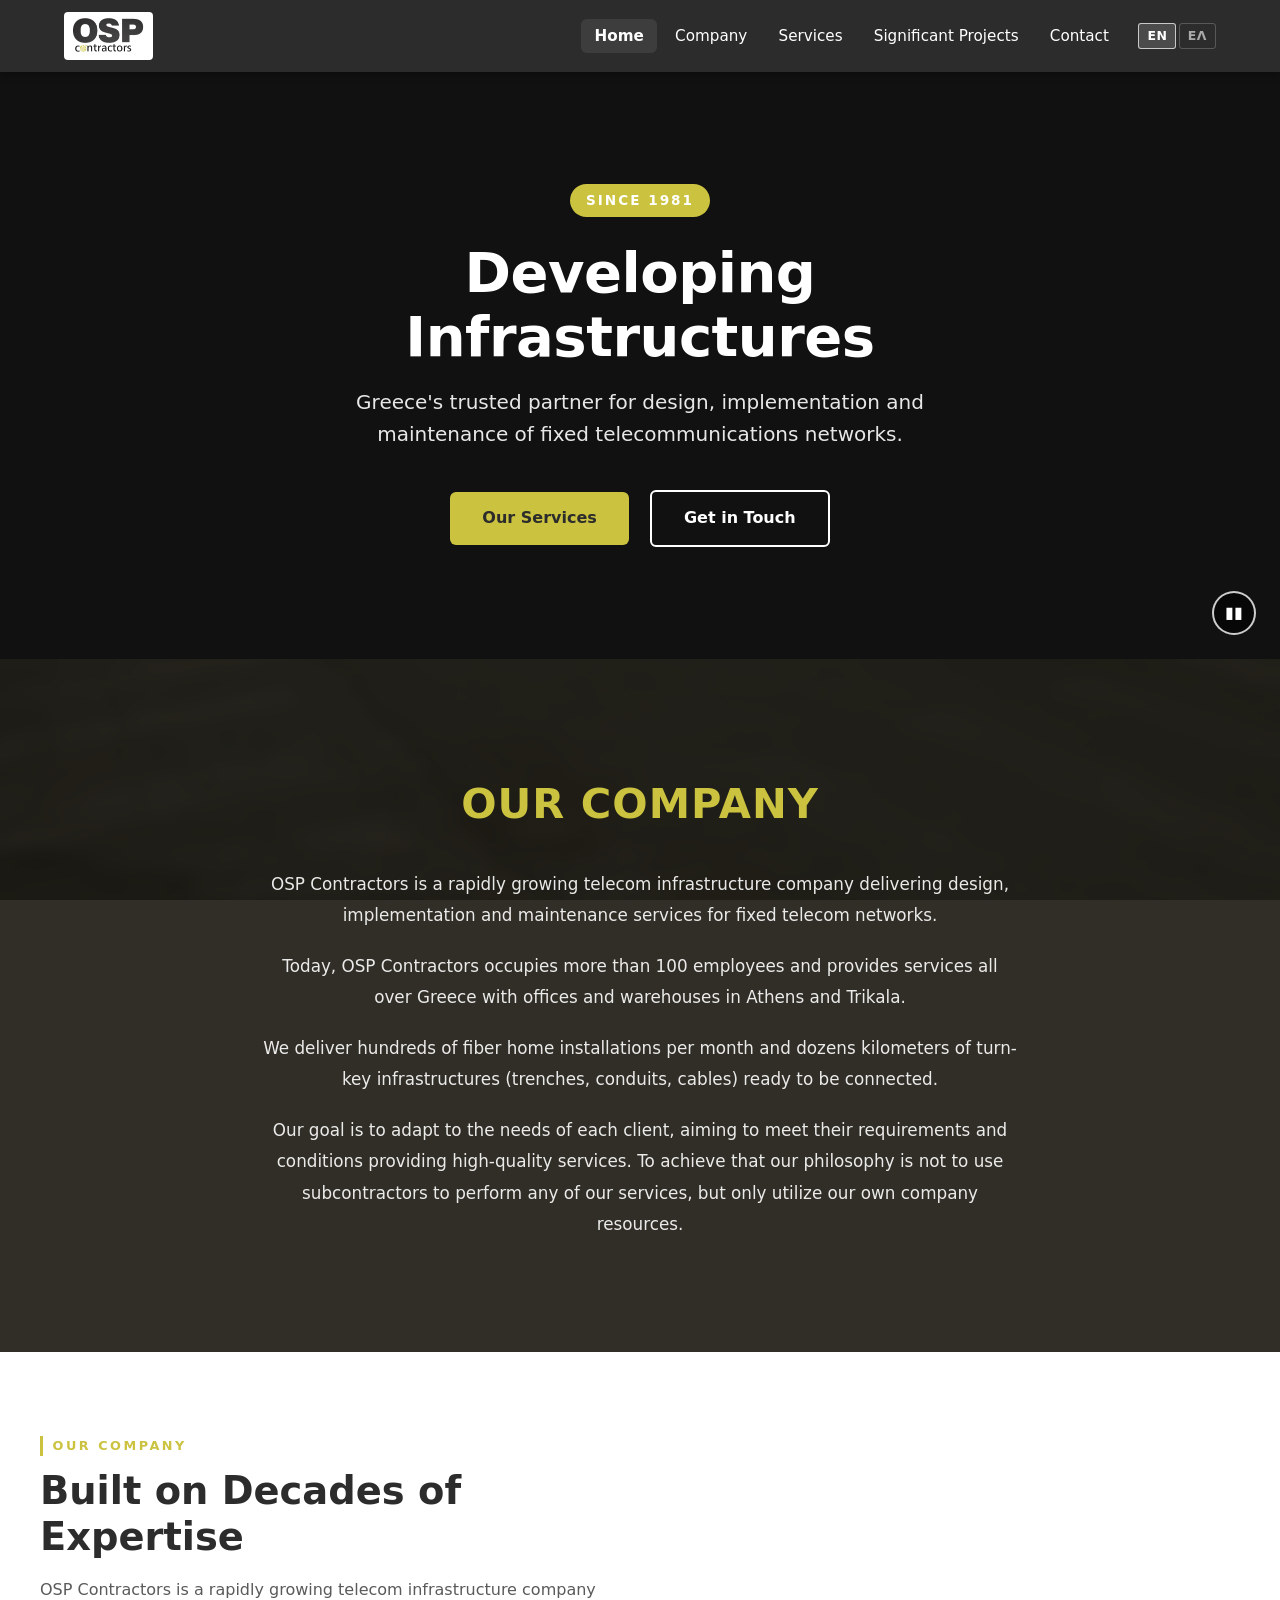
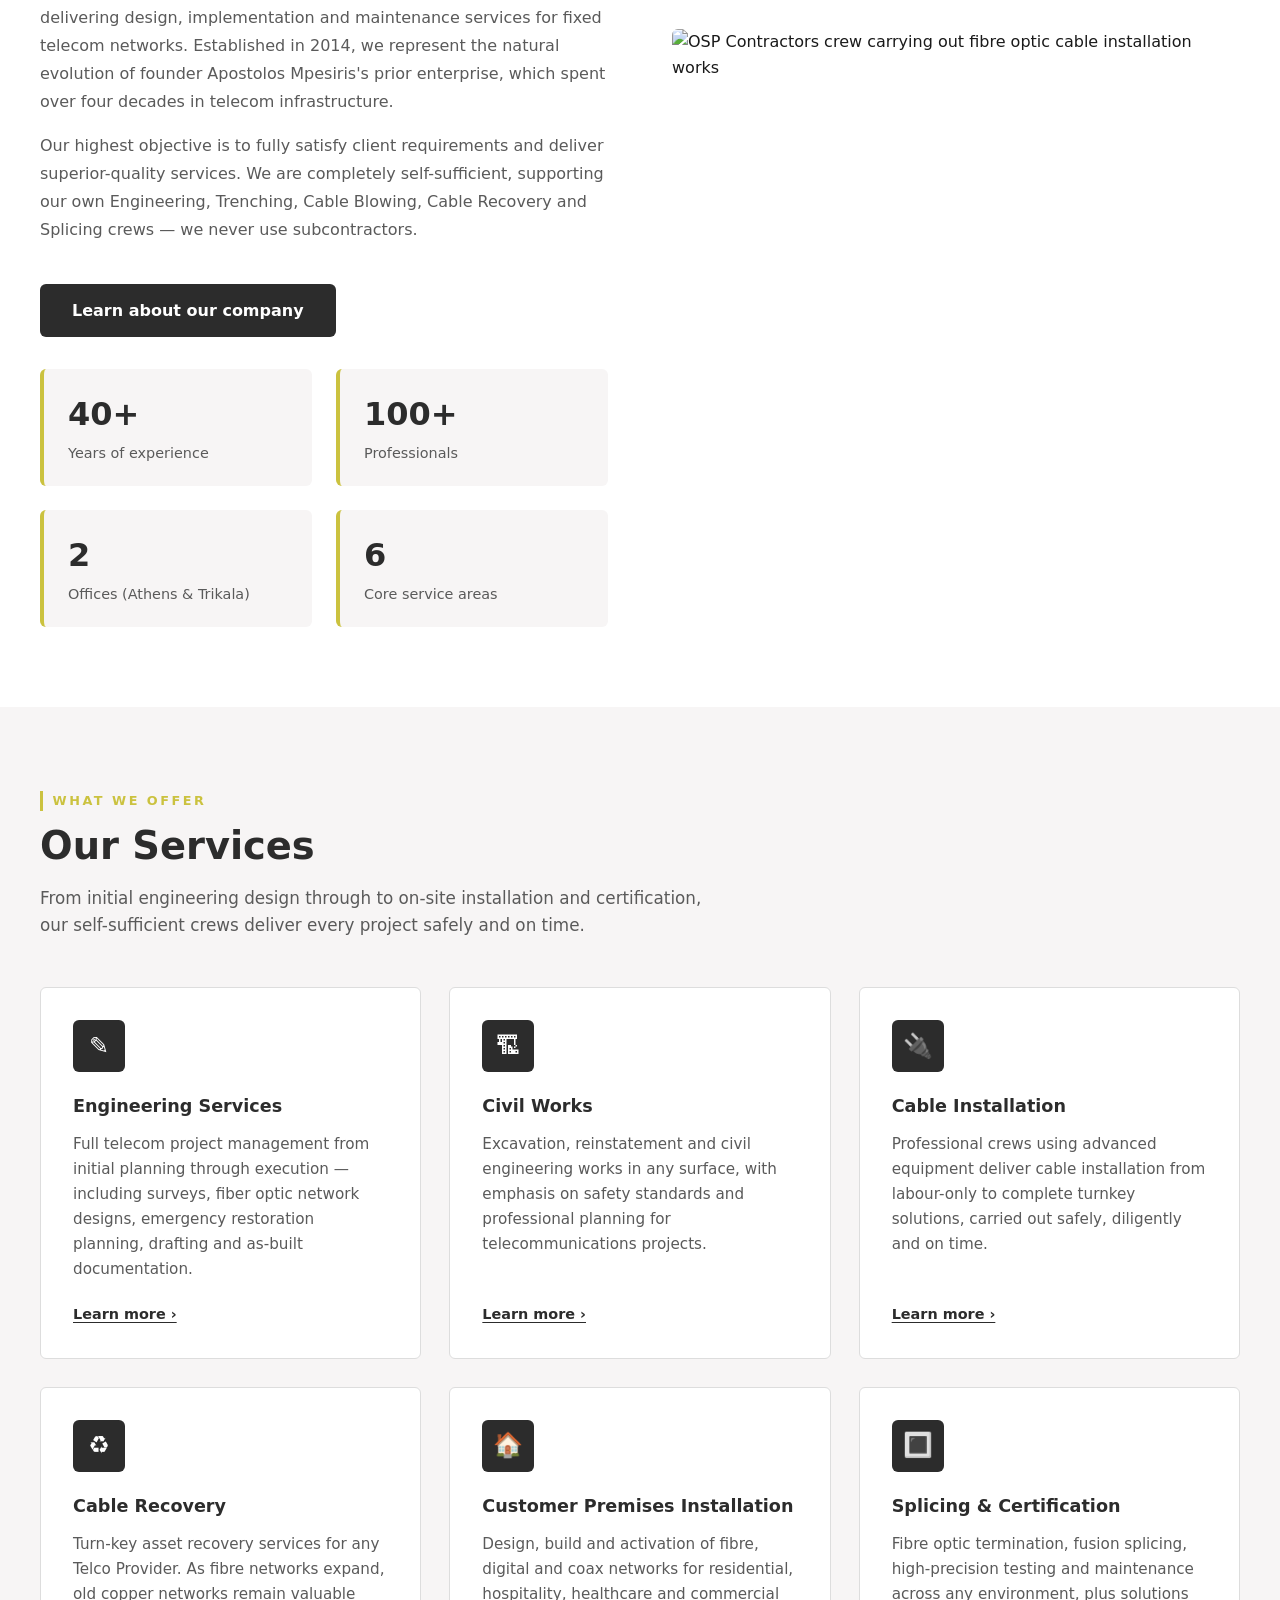
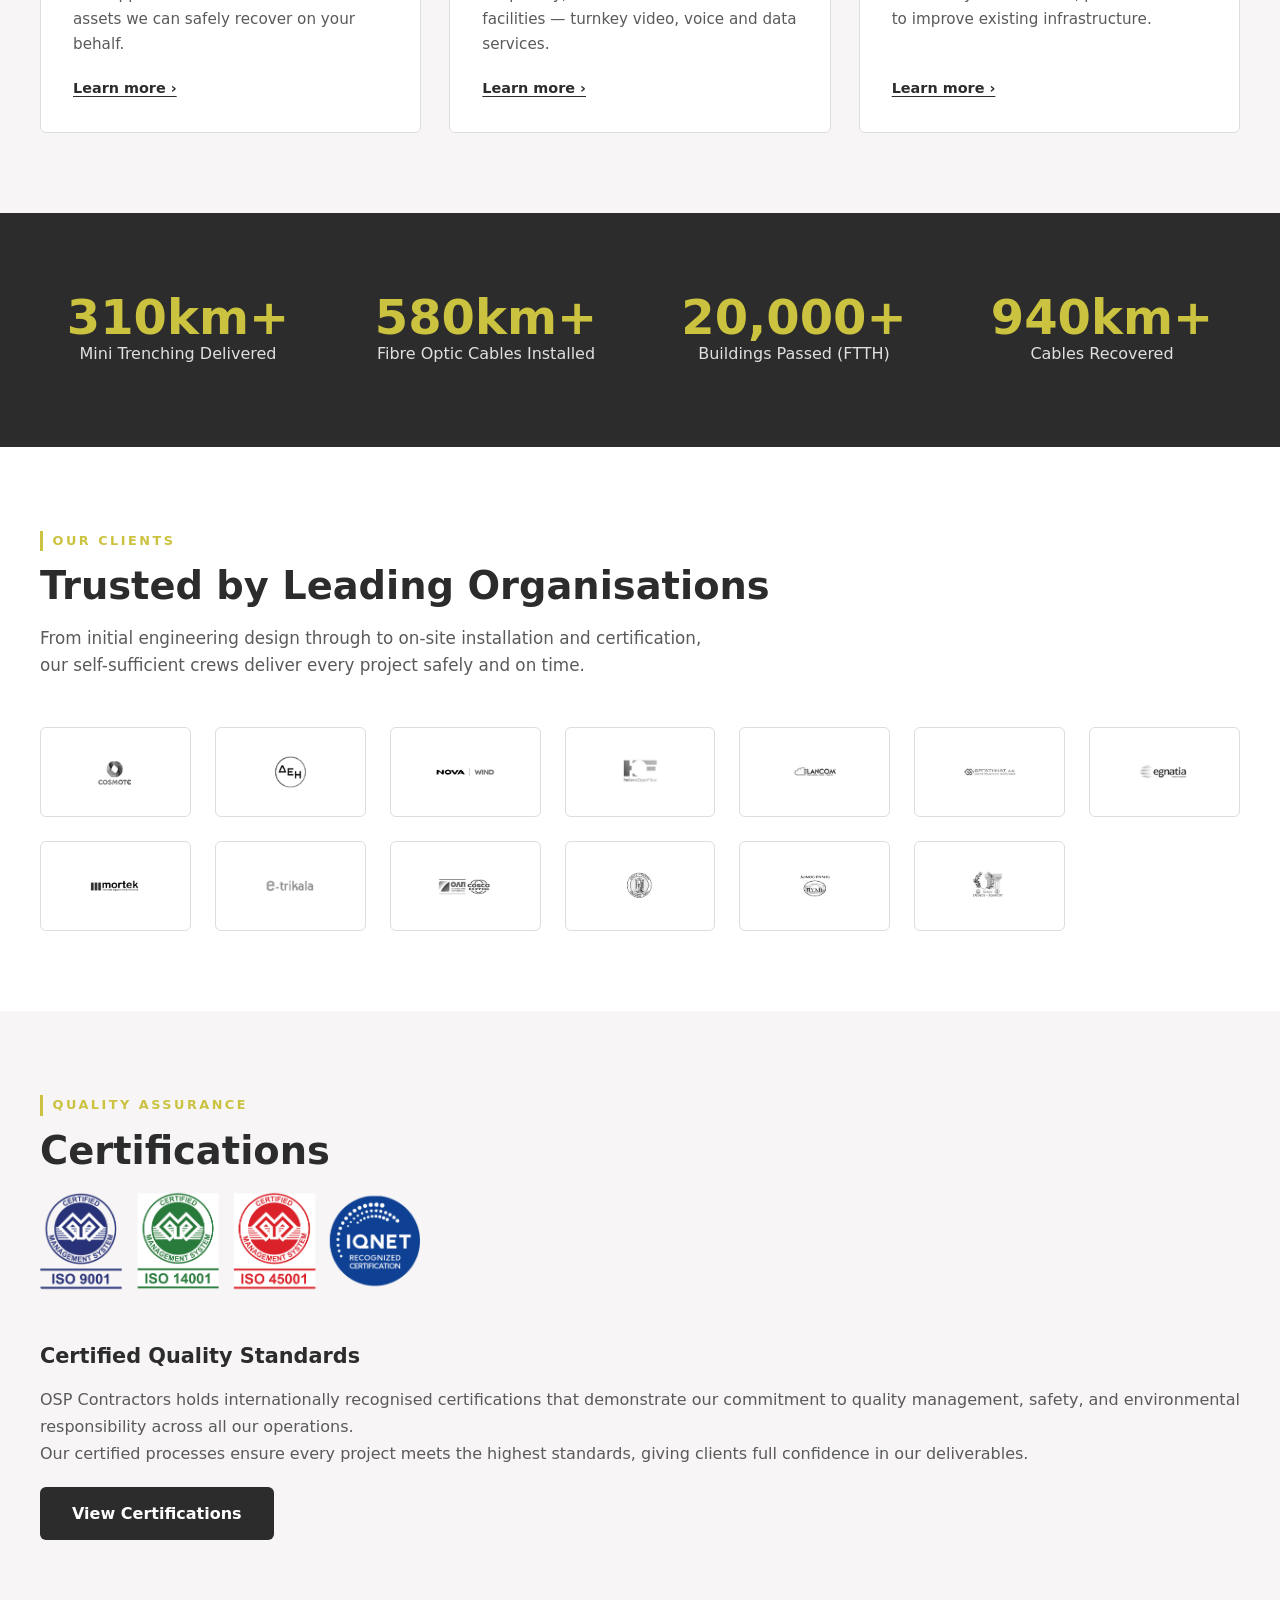
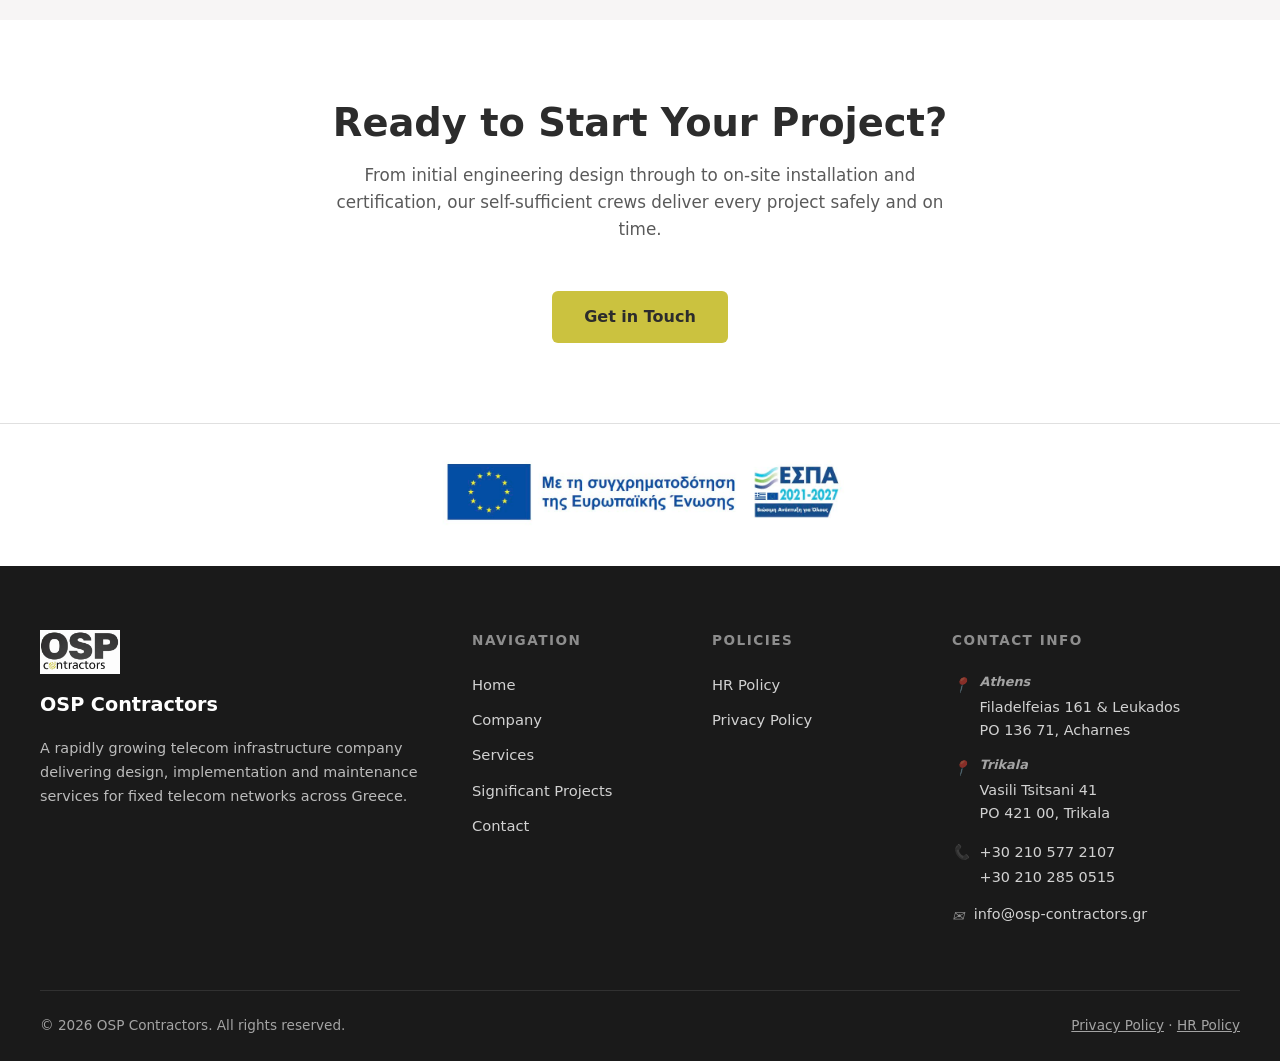
==== index.html @ 234759b5 "Add certifications page with ISO PDF downloads - New certifications.html with cards for ISO 9001, 14" ====
<!DOCTYPE html>
<html lang="en">
<head>
  <meta charset="UTF-8">
  <meta name="viewport" content="width=device-width, initial-scale=1.0">
  <title>OSP Contractors | Telecom Infrastructure Specialists Since 1981</title>
  <meta name="description" content="OSP Contractors designs, implements and maintains fixed telecom networks across Greece. Engineering, civil works, cable installation, splicing and more.">
  <link rel="stylesheet" href="css/style.css">
</head>
<body>

  <!-- Skip link (WCAG 2.4.1) -->
  <a class="skip-link" href="#main-content" data-i18n="nav.skip">Skip to main content</a>

  <!-- Header -->
  <header class="site-header" role="banner">
    <nav class="nav-inner" aria-label="Main navigation">
      <a class="nav-logo" href="index.html" aria-label="OSP Contractors — go to homepage">
        <img src="images/osp-logo.png" alt="OSP Contractors" onerror="this.style.display='none';this.nextElementSibling.style.display='block'">
        <span style="display:none">OSP Contractors</span>
      </a>
      <button class="nav-toggle" aria-expanded="false" aria-controls="nav-list" aria-label="Toggle navigation menu">&#9776;</button>
      <ul class="nav-list" id="nav-list" role="list">
        <li><a href="index.html" aria-current="page" data-i18n="nav.home">Home</a></li>
        <li><a href="company.html" data-i18n="nav.company">Company</a></li>
        <li><a href="services.html" data-i18n="nav.services">Services</a></li>
        <li><a href="significant-projects.html" data-i18n="nav.projects">Significant Projects</a></li>
        <li><a href="contact.html" data-i18n="nav.contact">Contact</a></li>
      <div class="lang-switcher" role="group" aria-label="Language / Γλώσσα">
        <button class="lang-btn" data-lang="en" aria-pressed="true">EN</button>
        <button class="lang-btn" data-lang="el" aria-pressed="false">ΕΛ</button>
      </div>
    </nav>
  </header>

  <main id="main-content">

    <!-- Hero -->
    <section class="hero" aria-labelledby="hero-heading">
      <video class="hero-video" autoplay muted playsinline loop aria-hidden="true">
        <source src="media/videos/2023/06/16/4.mp4" type="video/mp4">
      </video>
      <div class="hero-overlay" aria-hidden="true"></div>
      <div class="hero-inner">
        <span class="hero-eyebrow">Since 1981</span>
        <h1 id="hero-heading">Developing Infrastructures</h1>
        <p class="hero-subtitle">
          Greece's trusted partner for design, implementation and maintenance
          of fixed telecommunications networks.
        </p>
        <a href="services.html" class="btn btn-primary" data-i18n="nav.services">Our Services</a>
        <a href="contact.html" class="btn btn-outline" data-i18n="nav.contact">Get in Touch</a>
      </div>
      <button class="hero-video-toggle" id="heroVideoToggle"
              aria-label="Pause background video" aria-pressed="false">
        <span aria-hidden="true">&#9646;&#9646;</span>
      </button>
    </section>

    <!-- Our Company -->
    <section class="our-company" aria-labelledby="our-company-heading">
      <div class="our-company-inner">
        <h2 id="our-company-heading">Our Company</h2>
        <p>OSP Contractors is a rapidly growing telecom infrastructure company delivering design, implementation and maintenance services for fixed telecom networks.</p>
        <p>Today, OSP Contractors occupies more than 100 employees and provides services all over Greece with offices and warehouses in Athens and Trikala.</p>
        <p>We deliver hundreds of fiber home installations per month and dozens kilometers of turn-key infrastructures (trenches, conduits, cables) ready to be connected.</p>
        <p>Our goal is to adapt to the needs of each client, aiming to meet their requirements and conditions providing high-quality services. To achieve that our philosophy is not to use subcontractors to perform any of our services, but only utilize our own company resources.</p>
      </div>
    </section>

    <!-- About -->
    <section class="section" aria-labelledby="about-heading">
      <div class="container">
        <div class="about-grid">
          <div class="about-text">
            <span class="section-label" aria-hidden="true">Our Company</span>
            <h2 class="section-title" id="about-heading">Built on Decades of Expertise</h2>
            <p>
              OSP Contractors is a rapidly growing telecom infrastructure company delivering
              design, implementation and maintenance services for fixed telecom networks.
              Established in 2014, we represent the natural evolution of founder Apostolos
              Mpesiris's prior enterprise, which spent over four decades in telecom infrastructure.
            </p>
            <p>
              Our highest objective is to fully satisfy client requirements and deliver
              superior-quality services. We are completely self-sufficient, supporting our own
              Engineering, Trenching, Cable Blowing, Cable Recovery and Splicing crews — we
              never use subcontractors.
            </p>
            <a href="company.html" class="btn btn-navy" style="margin-top:1.5rem; display:inline-block;" data-i18n="nav.company">
              Learn about our company
            </a>
            <div class="about-stats" role="list" aria-label="Company statistics">
              <div class="stat-box" role="listitem">
                <span class="stat-number">40+</span>
                <span class="stat-label">Years of experience</span>
              </div>
              <div class="stat-box" role="listitem">
                <span class="stat-number">100+</span>
                <span class="stat-label">Professionals</span>
              </div>
              <div class="stat-box" role="listitem">
                <span class="stat-number">2</span>
                <span class="stat-label">Offices (Athens &amp; Trikala)</span>
              </div>
              <div class="stat-box" role="listitem">
                <span class="stat-number">6</span>
                <span class="stat-label">Core service areas</span>
              </div>
            </div>
          </div>
          <div class="about-image">
            <img src="images/2023/05/01/12.jpg" alt="OSP Contractors crew carrying out fibre optic cable installation works">
          </div>
        </div>
      </div>
    </section>

    <!-- Services -->
    <section class="section section-alt" aria-labelledby="services-heading">
      <div class="container">
        <span class="section-label" aria-hidden="true">What We Offer</span>
        <h2 class="section-title" id="services-heading">Our Services</h2>
        <p class="section-intro">
          From initial engineering design through to on-site installation and certification,
          our self-sufficient crews deliver every project safely and on time.
        </p>
        <ul class="services-grid" role="list">
          <li class="service-card">
            <div class="service-icon" aria-hidden="true">&#9998;</div>
            <h3>Engineering Services</h3>
            <p>
              Full telecom project management from initial planning through execution —
              including surveys, fiber optic network designs, emergency restoration
              planning, drafting and as-built documentation.
            </p>
            <a class="service-link" href="services.html#engineering"
               aria-label="Learn more about Engineering Services">
              Learn more &#8250;
            </a>
          </li>
          <li class="service-card">
            <div class="service-icon" aria-hidden="true">&#127959;</div>
            <h3>Civil Works</h3>
            <p>
              Excavation, reinstatement and civil engineering works in any surface,
              with emphasis on safety standards and professional planning for
              telecommunications projects.
            </p>
            <a class="service-link" href="services.html#civil-works"
               aria-label="Learn more about Civil Works">
              Learn more &#8250;
            </a>
          </li>
          <li class="service-card">
            <div class="service-icon" aria-hidden="true">&#128268;</div>
            <h3>Cable Installation</h3>
            <p>
              Professional crews using advanced equipment deliver cable installation
              from labour-only to complete turnkey solutions, carried out safely,
              diligently and on time.
            </p>
            <a class="service-link" href="services.html#cable-installation"
               aria-label="Learn more about Cable Installation">
              Learn more &#8250;
            </a>
          </li>
          <li class="service-card">
            <div class="service-icon" aria-hidden="true">&#9851;</div>
            <h3>Cable Recovery</h3>
            <p>
              Turn-key asset recovery services for any Telco Provider. As fibre
              networks expand, old copper networks remain valuable assets we can
              safely recover on your behalf.
            </p>
            <a class="service-link" href="services.html#cable-recovery"
               aria-label="Learn more about Cable Recovery">
              Learn more &#8250;
            </a>
          </li>
          <li class="service-card">
            <div class="service-icon" aria-hidden="true">&#127968;</div>
            <h3>Customer Premises Installation</h3>
            <p>
              Design, build and activation of fibre, digital and coax networks for
              residential, hospitality, healthcare and commercial facilities —
              turnkey video, voice and data services.
            </p>
            <a class="service-link" href="services.html#cpi"
               aria-label="Learn more about Customer Premises Installation">
              Learn more &#8250;
            </a>
          </li>
          <li class="service-card">
            <div class="service-icon" aria-hidden="true">&#128307;</div>
            <h3>Splicing &amp; Certification</h3>
            <p>
              Fibre optic termination, fusion splicing, high-precision testing and
              maintenance across any environment, plus solutions to improve
              existing infrastructure.
            </p>
            <a class="service-link" href="services.html#splicing"
               aria-label="Learn more about Splicing and Certification">
              Learn more &#8250;
            </a>
          </li>
        </ul>
      </div>
    </section>

    <!-- Stats Banner -->
    <section class="stats-banner" aria-label="Key figures">
      <div class="stats-inner" role="list">
        <div class="stats-item" role="listitem">
          <span class="stats-number" aria-label="Over 310 kilometres">310km+</span>
          <span class="stats-label">Mini Trenching Delivered</span>
        </div>
        <div class="stats-item" role="listitem">
          <span class="stats-number" aria-label="Over 580 kilometres">580km+</span>
          <span class="stats-label">Fibre Optic Cables Installed</span>
        </div>
        <div class="stats-item" role="listitem">
          <span class="stats-number" aria-label="Over 20,000">20,000+</span>
          <span class="stats-label">Buildings Passed (FTTH)</span>
        </div>
        <div class="stats-item" role="listitem">
          <span class="stats-number" aria-label="Over 940 kilometres">940km+</span>
          <span class="stats-label">Cables Recovered</span>
        </div>
      </div>
    </section>

    <!-- Clients -->
    <section class="section" aria-labelledby="clients-heading">
      <div class="container">
        <span class="section-label" aria-hidden="true">Our Clients</span>
        <h2 class="section-title" id="clients-heading">Trusted by Leading Organisations</h2>
        <p class="section-intro">
          We are proud to serve some of Greece's most prominent telecom and utility providers.
        </p>
        <ul class="clients-grid" role="list" aria-label="List of clients">
          <li class="client-item" role="listitem">
            <img src="images/1ote.jpg" alt="Cosmote" onerror="this.style.display='none';this.nextElementSibling.style.display='block'">
            <span style="display:none">Cosmote</span>
          </li>
          <li class="client-item" role="listitem">
            <img src="images/DEH.jpg" alt="DEH" onerror="this.style.display='none';this.nextElementSibling.style.display='block'">
            <span style="display:none">DEH</span>
          </li>
          <li class="client-item" role="listitem">
            <img src="images/1nova.jpg" alt="Nova Wind" onerror="this.style.display='none';this.nextElementSibling.style.display='block'">
            <span style="display:none">Nova Wind</span>
          </li>
          <li class="client-item" role="listitem">
            <img src="images/hof3.jpg" alt="HOF" onerror="this.style.display='none';this.nextElementSibling.style.display='block'">
            <span style="display:none">HOF</span>
          </li>
          <li class="client-item" role="listitem">
            <img src="images/1lancom.jpg" alt="Lancom" onerror="this.style.display='none';this.nextElementSibling.style.display='block'">
            <span style="display:none">Lancom</span>
          </li>
          <li class="client-item" role="listitem">
            <img src="images/1erg.jpg" alt="Ergatikat" onerror="this.style.display='none';this.nextElementSibling.style.display='block'">
            <span style="display:none">Ergatikat</span>
          </li>
          <li class="client-item" role="listitem">
            <img src="images/1egn.jpg" alt="Egnatia" onerror="this.style.display='none';this.nextElementSibling.style.display='block'">
            <span style="display:none">Egnatia</span>
          </li>
          <li class="client-item" role="listitem">
            <img src="images/1mor.jpg" alt="Mortek" onerror="this.style.display='none';this.nextElementSibling.style.display='block'">
            <span style="display:none">Mortek</span>
          </li>
          <li class="client-item" role="listitem">
            <img src="images/1etr.jpg" alt="E-Trikala" onerror="this.style.display='none';this.nextElementSibling.style.display='block'">
            <span style="display:none">E-Trikala</span>
          </li>
          <li class="client-item" role="listitem">
            <img src="images/1olp.jpg" alt="OLP — Piraeus Port Authority" onerror="this.style.display='none';this.nextElementSibling.style.display='block'">
            <span style="display:none">OLP</span>
          </li>
          <li class="client-item" role="listitem">
            <img src="images/1tr.jpg" alt="Municipality of Trikala" onerror="this.style.display='none';this.nextElementSibling.style.display='block'">
            <span style="display:none">Municipality of Trikala</span>
          </li>
          <li class="client-item" role="listitem">
            <img src="images/1p.jpg" alt="Pylh" onerror="this.style.display='none';this.nextElementSibling.style.display='block'">
            <span style="display:none">Pylh</span>
          </li>
          <li class="client-item" role="listitem">
            <img src="images/1x.jpg" alt="Municipality of Cholargos" onerror="this.style.display='none';this.nextElementSibling.style.display='block'">
            <span style="display:none">Municipality of Cholargos</span>
          </li>
        </ul>
      </div>
    </section>

    <!-- Certifications -->
    <section class="section section-alt" aria-labelledby="cert-heading">
      <div class="container">
        <span class="section-label" aria-hidden="true">Quality Assurance</span>
        <h2 class="section-title" id="cert-heading">Certifications</h2>
        <div class="cert-wrapper">
          <div class="cert-image">
            <a href="certifications.html" aria-label="View our certifications">
              <img src="images/certifications.png" alt="ISO quality management certifications held by OSP Contractors"
                   onerror="this.style.display='none'">
            </a>
          </div>
          <div class="cert-text">
            <h3 data-i18n="cert.9001.title">Certified Quality Standards</h3>
            <p>
              OSP Contractors holds internationally recognised certifications that
              demonstrate our commitment to quality management, safety, and
              environmental responsibility across all our operations.
            </p>
            <p>
              Our certified processes ensure every project meets the highest standards,
              giving clients full confidence in our deliverables.
            </p>
            <a href="certifications.html" class="btn btn-navy" style="margin-top:1.25rem; display:inline-block;" data-i18n="cert.view-btn">
              View Certifications
            </a>
          </div>
        </div>
      </div>
    </section>

    <!-- CTA -->
    <section class="section" style="text-align:center;" aria-labelledby="cta-heading">
      <div class="container" style="max-width:640px;">
        <h2 class="section-title" id="cta-heading">Ready to Start Your Project?</h2>
        <p class="section-intro" style="margin-left:auto;margin-right:auto;">
          Contact us today to discuss your telecom infrastructure requirements.
          Our team is ready to deliver.
        </p>
        <a href="contact.html" class="btn btn-primary" data-i18n="nav.contact">Get in Touch</a>
      </div>
    </section>

  </main>

  <!-- EU / ESPA Co-funding (Regulation EU 1060/2021) -->
  <div class="espa-banner" role="complementary" aria-label="Ευρωπαϊκή χρηματοδότηση — European Union co-funding">
    <div class="container">
      <img src="images/eu/espalogo.jpg"
           alt="Με τη συγχρηματοδότηση της Ευρωπαϊκής Ένωσης — ΕΣΠΑ 2021-2027 — Πρόγραμμα Ανταγωνιστικότητα">
    </div>
  </div>

  <!-- Footer -->
  <footer class="site-footer" role="contentinfo">
    <div class="footer-inner">
      <div class="footer-brand">
        <img src="images/osp-logo-white.png" alt="OSP Contractors"
             onerror="this.style.display='none';this.nextElementSibling.style.display='block'">
        <span style="display:none; font-size:1.2rem; font-weight:700; margin-bottom:1rem; display:block">OSP Contractors</span>
        <p>
          <span data-i18n="footer.brand">A rapidly growing telecom infrastructure company delivering design, implementation and maintenance services for fixed telecom networks across Greece.</span>
        </p>
      </div>
      <nav aria-label="Footer navigation">
        <h2 class="footer-heading" data-i18n="footer.nav.title">Navigation</h2>
        <ul class="footer-links" role="list">
          <li><a href="index.html" data-i18n="nav.home">Home</a></li>
          <li><a href="company.html" data-i18n="nav.company">Company</a></li>
          <li><a href="services.html" data-i18n="nav.services">Services</a></li>
          <li><a href="significant-projects.html" data-i18n="nav.projects">Significant Projects</a></li>
          <li><a href="contact.html" data-i18n="nav.contact">Contact</a></li>
        </ul>
      </nav>
      <nav aria-label="Policies">
        <h2 class="footer-heading" data-i18n="footer.policies.title">Policies</h2>
        <ul class="footer-links" role="list">
          <li><a href="hr-policy.pdf" data-i18n="footer.hr-policy">HR Policy</a></li>
          <li><a href="privacy-policy.html" data-i18n="footer.privacy">Privacy Policy</a></li>
        </ul>
      </nav>
      <div>
        <h2 class="footer-heading" data-i18n="footer.contact.title">Contact Info</h2>
        <address>
          <div class="footer-contact-item">
            <span aria-hidden="true">&#128205;</span>
            <div>
              <strong style="font-size:0.8rem;opacity:0.6;display:block;margin-bottom:0.2rem;">Athens</strong>
              <p style="font-style:normal;opacity:0.8;font-size:0.9rem;">
                Filadelfeias 161 &amp; Leukados<br>
                PO 136 71, Acharnes
              </p>
            </div>
          </div>
          <div class="footer-contact-item">
            <span aria-hidden="true">&#128205;</span>
            <div>
              <strong style="font-size:0.8rem;opacity:0.6;display:block;margin-bottom:0.2rem;">Trikala</strong>
              <p style="font-style:normal;opacity:0.8;font-size:0.9rem;">
                Vasili Tsitsani 41<br>
                PO 421 00, Trikala
              </p>
            </div>
          </div>
          <div class="footer-contact-item">
            <span aria-hidden="true">&#128222;</span>
            <div>
              <a href="tel:+302105772107" style="opacity:0.8;font-size:0.9rem;">+30 210 577 2107</a><br>
              <a href="tel:+302102850515" style="opacity:0.8;font-size:0.9rem;">+30 210 285 0515</a>
            </div>
          </div>
          <div class="footer-contact-item">
            <span aria-hidden="true">&#9993;</span>
            <a href="mailto:info@osp-contractors.gr">info@osp-contractors.gr</a>
          </div>
        </address>
      </div>
    </div>
    <div class="footer-bottom">
      <p>&copy; <span id="year"></span> OSP Contractors. All rights reserved.</p>
      <p>
        <a href="privacy-policy.html" data-i18n="footer.privacy">Privacy Policy</a> &middot;
        <a href="hr-policy.pdf" data-i18n="footer.hr-policy">HR Policy</a>
      </p>
    </div>
  </footer>

  <script src="js/main.js"></script>
  <script src="js/translations.js"></script>
  <script src="js/i18n.js"></script>
</body>
</html>
---- css/style.css ----
/* ===================================================
   OSP Contractors — Main Stylesheet
   WCAG 2.1 AA compliant
   =================================================== */

:root {
  --navy:        #2c2c2c;
  --navy-dark:   #1a1a1a;
  --navy-light:  #3d3d3d;
  --orange:      #cbc23f;
  --bg:          #ffffff;
  --bg-alt:      #f7f5f5;
  --text:        #1a1a1a;
  --text-muted:  #5a5a5a;
  --border:      #ddd;
  --white:       #ffffff;
  --font:        system-ui, -apple-system, 'Segoe UI', Roboto, Arial, sans-serif;
  --max-w:       1200px;
  --radius:      6px;
  --transition:  0.2s ease;
}

/* === Reset === */
*, *::before, *::after { box-sizing: border-box; margin: 0; padding: 0; }
html { scroll-behavior: smooth; }
body { font-family: var(--font); color: var(--text); background: var(--bg); line-height: 1.6; }
img { max-width: 100%; height: auto; display: block; }
ul { list-style: none; }
a { color: inherit; text-decoration: none; }

/* === Accessibility Utilities === */
.visually-hidden,
.sr-only {
  position: absolute;
  width: 1px;
  height: 1px;
  padding: 0;
  margin: -1px;
  overflow: hidden;
  clip: rect(0, 0, 0, 0);
  white-space: nowrap;
  border: 0;
}

/* === Focus Visible (WCAG 2.4.7) === */
:focus-visible {
  outline: 3px solid #005fcc;
  outline-offset: 3px;
  border-radius: 2px;
}

/* === Skip Link (WCAG 2.4.1) === */
.skip-link {
  position: absolute;
  top: -100%;
  left: 1rem;
  background: var(--navy);
  color: var(--white);
  padding: 0.75rem 1.5rem;
  border-radius: 0 0 var(--radius) var(--radius);
  font-weight: 700;
  z-index: 9999;
  transition: top var(--transition);
}
.skip-link:focus { top: 0; }

/* === Header & Nav === */
.site-header {
  background: var(--navy);
  position: sticky;
  top: 0;
  z-index: 100;
  box-shadow: 0 2px 8px rgba(0,0,0,0.3);
}
.nav-inner {
  max-width: var(--max-w);
  margin: 0 auto;
  padding: 0 1.5rem;
  display: flex;
  align-items: center;
  justify-content: space-between;
  height: 72px;
}
.nav-logo img {
  height: 48px;
  width: auto;
  background: #ffffff;
  padding: 4px 8px;
  border-radius: 4px;
}
.nav-logo span {
  color: var(--white);
  font-size: 1.4rem;
  font-weight: 700;
  letter-spacing: 0.5px;
}
.nav-list {
  display: flex;
  gap: 0.25rem;
  align-items: center;
}
.nav-list a {
  color: var(--white);
  padding: 0.5rem 0.85rem;
  border-radius: var(--radius);
  font-size: 0.95rem;
  font-weight: 500;
  transition: background var(--transition);
  white-space: nowrap;
}
.nav-list a:hover,
.nav-list a[aria-current="page"] {
  background: var(--navy-light);
}
.nav-list a[aria-current="page"] {
  font-weight: 700;
}

/* Hamburger */
.nav-toggle {
  display: none;
  background: none;
  border: 2px solid var(--white);
  border-radius: var(--radius);
  color: var(--white);
  cursor: pointer;
  padding: 0.4rem 0.6rem;
  font-size: 1.25rem;
  line-height: 1;
}

/* === Hero === */
.hero {
  background: var(--navy-dark);
  color: var(--white);
  padding: 7rem 1.5rem;
  min-height: 480px;
  text-align: center;
  position: relative;
  isolation: isolate;
  display: flex;
  align-items: center;
  justify-content: center;
}
.hero-video {
  position: absolute;
  inset: 0;
  width: 100%;
  height: 100%;
  object-fit: cover;
  z-index: -2;
}
.hero-overlay {
  position: absolute;
  inset: 0;
  background: rgba(10, 10, 10, 0.55);
  z-index: -1;
}
.hero-inner { position: relative; z-index: 1; max-width: 800px; margin: 0 auto; width: 100%; }
.hero-eyebrow {
  display: inline-block;
  background: var(--orange);
  color: var(--white);
  font-size: 0.85rem;
  font-weight: 700;
  letter-spacing: 2px;
  text-transform: uppercase;
  padding: 0.35rem 1rem;
  border-radius: 2rem;
  margin-bottom: 1.5rem;
}
.hero h1 {
  font-size: clamp(2.2rem, 5vw, 3.5rem);
  font-weight: 800;
  line-height: 1.15;
  margin-bottom: 1rem;
  letter-spacing: -0.5px;
}
.hero-subtitle {
  font-size: clamp(1rem, 2vw, 1.25rem);
  opacity: 0.9;
  margin-bottom: 2.5rem;
  max-width: 600px;
  margin-left: auto;
  margin-right: auto;
}
.btn {
  display: inline-block;
  padding: 0.85rem 2rem;
  border-radius: var(--radius);
  font-weight: 700;
  font-size: 1rem;
  transition: background var(--transition), transform var(--transition);
  cursor: pointer;
  border: none;
}
.btn:hover { transform: translateY(-1px); }
.btn-primary { background: var(--orange); color: var(--navy); }
.btn-primary:hover { background: #a89e32; color: var(--navy); }
.btn-outline { background: transparent; color: var(--white); border: 2px solid var(--white); margin-left: 1rem; }
.btn-outline:hover { background: rgba(255,255,255,0.1); }
.btn-navy { background: var(--navy); color: var(--white); }
.btn-navy:hover { background: var(--navy-dark); }

/* === Hero Video Pause Toggle (WCAG 2.2.2) === */
.hero-video-toggle {
  position: absolute;
  bottom: 1.5rem;
  right: 1.5rem;
  background: rgba(0, 0, 0, 0.55);
  color: var(--white);
  border: 2px solid rgba(255, 255, 255, 0.8);
  border-radius: 50%;
  width: 44px;
  height: 44px;
  cursor: pointer;
  font-size: 1rem;
  display: flex;
  align-items: center;
  justify-content: center;
  z-index: 2;
  transition: background var(--transition);
  line-height: 1;
}
.hero-video-toggle:hover { background: rgba(0, 0, 0, 0.8); }

/* === Our Company Section === */
.our-company {
  background-image: url('../images/company-bg-blur.jpg');
  background-size: cover;
  background-position: center;
  background-attachment: fixed;
  position: relative;
  isolation: isolate;
}
.our-company::before {
  content: '';
  position: absolute;
  inset: 0;
  background: rgba(20, 18, 10, 0.88);
  z-index: 0;
}
.our-company-inner {
  position: relative;
  z-index: 1;
  max-width: 820px;
  margin: 0 auto;
  padding: 7rem 2rem;
  text-align: center;
  color: var(--white);
}
.our-company-inner h2 {
  font-size: clamp(1.8rem, 3.5vw, 2.6rem);
  font-weight: 700;
  color: var(--orange);
  margin-bottom: 2rem;
  letter-spacing: 1px;
  text-transform: uppercase;
}
.our-company-inner p {
  font-size: 1.05rem;
  line-height: 1.85;
  opacity: 0.9;
  margin-bottom: 1.25rem;
}
.our-company-inner p:last-child { margin-bottom: 0; }

/* === Page Hero (inner pages) === */
.page-hero {
  background: linear-gradient(135deg, var(--navy-dark) 0%, var(--navy) 100%);
  color: var(--white);
  padding: 4rem 1.5rem;
  text-align: center;
}
.page-hero h1 { font-size: clamp(1.8rem, 4vw, 2.8rem); font-weight: 800; }
.page-hero p { margin-top: 0.75rem; opacity: 0.85; font-size: 1.1rem; }

/* === Sections === */
.section { padding: 5rem 1.5rem; }
.section-alt { background: var(--bg-alt); }
.container { max-width: var(--max-w); margin: 0 auto; }
.section-label {
  display: inline-block;
  color: var(--orange);
  font-size: 0.8rem;
  font-weight: 700;
  letter-spacing: 2.5px;
  text-transform: uppercase;
  margin-bottom: 0.75rem;
  border-left: 3px solid var(--orange);
  padding-left: 0.6rem;
}
.section-title {
  font-size: clamp(1.6rem, 3.5vw, 2.4rem);
  font-weight: 800;
  color: var(--navy);
  margin-bottom: 1rem;
  line-height: 1.2;
}
.section-intro {
  color: var(--text-muted);
  font-size: 1.05rem;
  max-width: 680px;
  margin-bottom: 3rem;
}

/* === About (home) === */
.about-grid {
  display: grid;
  grid-template-columns: 1fr 1fr;
  gap: 4rem;
  align-items: center;
}
.about-text p { color: var(--text-muted); margin-bottom: 1rem; line-height: 1.75; }
.about-stats {
  display: grid;
  grid-template-columns: 1fr 1fr;
  gap: 1.5rem;
  margin-top: 2rem;
}
.stat-box {
  background: var(--bg-alt);
  border-left: 4px solid var(--orange);
  padding: 1.25rem 1.5rem;
  border-radius: var(--radius);
}
.stat-number { font-size: 2rem; font-weight: 800; color: var(--navy); display: block; }
.stat-label { color: var(--text-muted); font-size: 0.9rem; margin-top: 0.25rem; }
.about-image { border-radius: var(--radius); overflow: hidden; }
.about-image img { width: 100%; height: 400px; object-fit: cover; }
.about-image-placeholder {
  width: 100%;
  height: 400px;
  background: linear-gradient(135deg, var(--navy) 0%, var(--navy-light) 100%);
  border-radius: var(--radius);
  display: flex;
  align-items: center;
  justify-content: center;
  color: var(--white);
  font-size: 1.1rem;
  opacity: 0.7;
}

/* === Services Grid === */
.services-grid {
  display: grid;
  grid-template-columns: repeat(auto-fit, minmax(300px, 1fr));
  gap: 1.75rem;
}
.service-card {
  background: var(--bg);
  border: 1px solid var(--border);
  border-radius: var(--radius);
  padding: 2rem;
  transition: box-shadow var(--transition), transform var(--transition);
  display: flex;
  flex-direction: column;
}
.service-card:hover { box-shadow: 0 8px 24px rgba(27,53,100,0.12); transform: translateY(-2px); }
.service-icon {
  width: 52px;
  height: 52px;
  background: var(--navy);
  border-radius: var(--radius);
  display: flex;
  align-items: center;
  justify-content: center;
  margin-bottom: 1.25rem;
  color: var(--white);
  font-size: 1.5rem;
}
.service-card h3 { font-size: 1.1rem; font-weight: 700; color: var(--navy); margin-bottom: 0.75rem; }
.service-card p { color: var(--text-muted); font-size: 0.95rem; line-height: 1.65; flex: 1; }
.service-link {
  display: inline-flex;
  align-items: center;
  gap: 0.4rem;
  margin-top: 1.25rem;
  color: var(--navy);
  font-weight: 700;
  font-size: 0.9rem;
  text-decoration: underline;
  text-underline-offset: 3px;
}
.service-link:hover { color: var(--orange); }

/* Services page detail */
.service-detail { margin-bottom: 4rem; padding-bottom: 4rem; border-bottom: 1px solid var(--border); }
.service-detail:last-child { border-bottom: none; }
.service-detail h2 { font-size: 1.6rem; font-weight: 800; color: var(--navy); margin-bottom: 1rem; }
.service-detail p { color: var(--text-muted); line-height: 1.75; margin-bottom: 0.75rem; }
.service-detail ul { margin: 1rem 0 1rem 1.25rem; list-style: disc; color: var(--text-muted); }
.service-detail ul li { margin-bottom: 0.4rem; line-height: 1.6; }

/* === Stats Banner === */
.stats-banner {
  background: var(--navy);
  color: var(--white);
  padding: 4rem 1.5rem;
}
.stats-inner {
  max-width: var(--max-w);
  margin: 0 auto;
  display: grid;
  grid-template-columns: repeat(auto-fit, minmax(180px, 1fr));
  gap: 2rem;
  text-align: center;
}
.stats-item { padding: 1rem; }
.stats-number { font-size: 3rem; font-weight: 800; color: var(--orange); display: block; line-height: 1; }
.stats-label { font-size: 1rem; opacity: 0.85; margin-top: 0.5rem; }

/* === Clients === */
.clients-grid {
  display: grid;
  grid-template-columns: repeat(auto-fill, minmax(130px, 1fr));
  gap: 1.5rem;
  align-items: center;
}
.client-item {
  background: var(--bg);
  border: 1px solid var(--border);
  border-radius: var(--radius);
  padding: 1.25rem;
  display: flex;
  align-items: center;
  justify-content: center;
  transition: box-shadow var(--transition);
}
.client-item:hover { box-shadow: 0 4px 12px rgba(27,53,100,0.1); }
.client-item img { max-height: 48px; width: auto; filter: grayscale(100%); transition: filter var(--transition); }
.client-item:hover img { filter: grayscale(0%); }
.client-item span { font-weight: 600; color: var(--navy); font-size: 0.9rem; text-align: center; }

/* === Certifications === */
.cert-wrapper {
  display: flex;
  align-items: center;
  gap: 3rem;
  flex-wrap: wrap;
}
.cert-image img { max-width: 380px; border-radius: var(--radius); }
.cert-text h3 { font-size: 1.3rem; font-weight: 700; color: var(--navy); margin-bottom: 0.75rem; }
.cert-text p { color: var(--text-muted); line-height: 1.7; }

/* === Projects Table === */
.projects-grid {
  display: grid;
  grid-template-columns: repeat(3, 1fr);
  gap: 2rem;
}
.project-card {
  background: var(--bg);
  border: 1px solid var(--border);
  border-radius: var(--radius);
  overflow: hidden;
  display: flex;
  flex-direction: column;
  transition: box-shadow var(--transition);
}
.project-card-img {
  width: 100%;
  aspect-ratio: 4/3;
  object-fit: cover;
  display: block;
}
.project-card-body {
  padding: 1.5rem;
  flex: 1;
  display: flex;
  flex-direction: column;
}
.project-card:hover { box-shadow: 0 6px 20px rgba(27,53,100,0.1); }
.project-card h2 { font-size: 1.2rem; font-weight: 700; color: var(--navy); margin-bottom: 0.5rem; }
.project-meta { display: flex; flex-wrap: wrap; gap: 1rem; margin-bottom: 0.75rem; }
.project-meta span { font-size: 0.85rem; color: var(--text-muted); display: flex; align-items: center; gap: 0.3rem; }
.project-stats { display: flex; flex-wrap: wrap; gap: 0.5rem; }
.stat-badge {
  background: var(--bg-alt);
  border: 1px solid var(--border);
  color: var(--navy);
  padding: 0.3rem 0.75rem;
  border-radius: 2rem;
  font-size: 0.82rem;
  font-weight: 600;
  white-space: nowrap;
}

/* === Contact === */
/* Contact page map + strip */
.contact-strip {
  height: 14px;
  background: #4e4e48;
}
.contact-section { padding: 5rem 1.5rem; }
.contact-grid {
  display: grid;
  grid-template-columns: 1fr 1.4fr;
  gap: 5rem;
  align-items: start;
}
.contact-info-block {
  padding-top: 7rem;
  text-align: right;
  color: var(--text);
  line-height: 1.8;
  font-size: 1rem;
}
.contact-info-block strong { color: var(--navy); font-weight: 700; }
.contact-info-block a { color: var(--text); text-decoration: none; }
.contact-info-block a:hover { color: var(--orange); text-decoration: underline; }

/* Contact Form */
.contact-heading-large {
  font-size: clamp(2.5rem, 5vw, 3.5rem);
  font-weight: 800;
  color: var(--navy);
  line-height: 1.1;
  margin-bottom: 2rem;
}
.contact-form-wrapper { background: transparent; padding: 0; border-radius: 0; }
.contact-form-wrapper h2 { font-size: 1.4rem; font-weight: 800; color: var(--navy); margin-bottom: 1.75rem; }
.form-group { margin-bottom: 1.25rem; }
.form-group label {
  display: block;
  font-weight: 600;
  color: var(--navy);
  margin-bottom: 0.4rem;
  font-size: 0.95rem;
}
.form-group label .required { color: #c0392b; margin-left: 0.2rem; }
.form-group input,
.form-group textarea,
.form-group select {
  width: 100%;
  padding: 0.75rem 1rem;
  border: 2px solid #767676;
  border-radius: var(--radius);
  font-family: var(--font);
  font-size: 1rem;
  color: var(--text);
  background: var(--white);
  transition: border-color var(--transition);
}
.form-group input::placeholder,
.form-group textarea::placeholder {
  color: #767676;
  opacity: 1;
}
.form-group input:focus,
.form-group textarea:focus {
  border-color: var(--navy);
  outline: none;
}
.form-group textarea { min-height: 140px; resize: vertical; }
.form-checkbox { display: flex; gap: 0.75rem; align-items: flex-start; margin-top: 1rem; }
.form-checkbox input[type="checkbox"] { width: 18px; height: 18px; margin-top: 2px; flex-shrink: 0; cursor: pointer; }
.form-checkbox label { font-size: 0.9rem; color: var(--text-muted); cursor: pointer; }
.form-checkbox a { color: var(--navy); text-decoration: underline; }
.form-submit { margin-top: 1.5rem; }
.form-submit .btn { justify-content: center; font-size: 1rem; padding: 0.75rem 2rem; }
.btn-success {
  background: #1c6e1c;
  color: #fff;
  border-color: #1c6e1c;
}
.btn-success:hover { background: #155514; border-color: #155514; }

/* === ESPA / EU Co-funding Banner (Regulation EU 1060/2021) === */
.espa-banner {
  background: #ffffff;
  border-top: 1px solid #e0e0e0;
  padding: 1.5rem 1.5rem;
}
.espa-banner img {
  max-width: 420px;
  height: auto;
  margin: 0 auto;
  display: block;
}

/* Language Switcher */
.lang-switcher {
  display: flex;
  align-items: center;
  gap: 0.15rem;
  margin-left: 0.75rem;
}
.lang-btn {
  background: none;
  border: 1px solid rgba(255,255,255,0.35);
  color: var(--white);
  font-family: var(--font);
  font-size: 0.78rem;
  font-weight: 700;
  letter-spacing: 0.5px;
  padding: 0.22rem 0.5rem;
  border-radius: 3px;
  cursor: pointer;
  opacity: 0.6;
  transition: opacity var(--transition), background var(--transition);
  line-height: 1.4;
}
.lang-btn:hover { opacity: 1; }
.lang-btn.active {
  opacity: 1;
  background: rgba(255,255,255,0.15);
  border-color: rgba(255,255,255,0.7);
}
@media (max-width: 680px) {
  .lang-switcher { margin-left: 0.25rem; }
}

/* === Footer === */
.site-footer {
  background: var(--navy-dark);
  color: var(--white);
  padding: 4rem 1.5rem 0;
}
.footer-inner {
  max-width: var(--max-w);
  margin: 0 auto;
  display: grid;
  grid-template-columns: 2fr 1fr 1fr 1.5fr;
  gap: 3rem;
  padding-bottom: 3rem;
  border-bottom: 1px solid rgba(255,255,255,0.1);
}
.footer-brand img { height: 44px; margin-bottom: 1rem; }
.footer-brand p { opacity: 0.7; font-size: 0.9rem; line-height: 1.65; margin-bottom: 1rem; }
.footer-heading { font-weight: 700; font-size: 0.85rem; letter-spacing: 1.5px; text-transform: uppercase; opacity: 0.5; margin-bottom: 1.25rem; }
.footer-links { display: flex; flex-direction: column; gap: 0.6rem; }
.footer-links a { opacity: 0.8; font-size: 0.92rem; transition: opacity var(--transition); }
.footer-links a:hover { opacity: 1; text-decoration: underline; }
.footer-contact-item { display: flex; gap: 0.6rem; margin-bottom: 0.85rem; align-items: flex-start; }
.footer-contact-item span:first-child { opacity: 0.5; font-size: 0.9rem; flex-shrink: 0; margin-top: 2px; }
.footer-contact-item a, .footer-contact-item address { opacity: 0.8; font-size: 0.9rem; font-style: normal; transition: opacity var(--transition); }
.footer-contact-item a:hover { opacity: 1; text-decoration: underline; }
.footer-bottom {
  max-width: var(--max-w);
  margin: 0 auto;
  padding: 1.5rem 0;
  display: flex;
  justify-content: space-between;
  align-items: center;
  font-size: 0.85rem;
  opacity: 0.6;
  flex-wrap: wrap;
  gap: 0.5rem;
}
.footer-bottom a { text-decoration: underline; }
.footer-bottom a:hover { opacity: 1; }

/* === Company Page === */
.company-about-grid {
  display: grid;
  grid-template-columns: 3fr 2fr;
  gap: 4rem;
  align-items: center;
}
.company-about-text p { color: var(--text-muted); line-height: 1.8; margin-bottom: 1rem; }
.company-about-image img {
  width: 100%;
  border-radius: var(--radius);
  box-shadow: 0 8px 32px rgba(0,0,0,0.12);
}

.company-fleet-grid {
  display: grid;
  grid-template-columns: 1fr 1fr;
  gap: 4rem;
  align-items: center;
}
.company-fleet-text p { color: var(--text-muted); line-height: 1.8; margin-bottom: 1rem; }

/* Carousel */
.company-carousel-wrapper { position: relative; }
.company-carousel {
  overflow: hidden;
  border-radius: var(--radius);
  box-shadow: 0 8px 32px rgba(0,0,0,0.12);
}
.company-carousel-track {
  display: flex;
  transition: transform 0.45s ease;
}
.company-carousel-slide {
  min-width: 100%;
  flex-shrink: 0;
}
.company-carousel-slide img {
  width: 100%;
  height: 340px;
  object-fit: cover;
  display: block;
}
.company-carousel-controls {
  display: flex;
  align-items: center;
  justify-content: center;
  gap: 1rem;
  margin-top: 1rem;
}
.carousel-btn {
  background: var(--navy);
  color: var(--white);
  border: none;
  width: 36px;
  height: 36px;
  border-radius: 50%;
  font-size: 1.3rem;
  line-height: 1;
  cursor: pointer;
  display: flex;
  align-items: center;
  justify-content: center;
  transition: background var(--transition);
}
.carousel-btn:hover { background: var(--orange); }
.carousel-dots { display: flex; gap: 0.5rem; }
.carousel-dot {
  width: 10px;
  height: 10px;
  border-radius: 50%;
  background: var(--border);
  border: none;
  cursor: pointer;
  padding: 0;
  transition: background var(--transition);
}
.carousel-dot.active { background: var(--orange); }

/* Timeline image */
.timeline-image-wrap {
  margin-top: 2rem;
  text-align: center;
}
.timeline-image-wrap img {
  max-width: 100%;
  border-radius: var(--radius);
}

.company-values { display: grid; grid-template-columns: repeat(auto-fit, minmax(240px, 1fr)); gap: 1.5rem; margin-top: 2rem; }
.value-card { background: var(--bg-alt); padding: 2rem; border-radius: var(--radius); border-top: 4px solid var(--orange); }
.value-card h3 { font-size: 1.1rem; font-weight: 700; color: var(--navy); margin-bottom: 0.75rem; }
.value-card p { color: var(--text-muted); font-size: 0.95rem; line-height: 1.65; }

/* === Services Page === */
.svc-section { padding: 4rem 1.5rem; }
.svc-heading {
  font-size: clamp(1.5rem, 3vw, 2rem);
  font-weight: 800;
  color: var(--navy);
  margin-bottom: 2rem;
  padding-bottom: 0.75rem;
  border-bottom: 3px solid var(--orange);
  display: inline-block;
}

/* 4-photo horizontal row (Engineering) */
.svc-photo-row {
  display: grid;
  grid-template-columns: repeat(4, 1fr);
  gap: 1rem;
  margin-bottom: 2rem;
}
.svc-photo-item img {
  width: 100%;
  height: 200px;
  object-fit: cover;
  border-radius: var(--radius);
  display: block;
}

/* text block */
.svc-text p { color: var(--text-muted); line-height: 1.8; margin-bottom: 0.85rem; }
.svc-text ul { list-style: disc; padding-left: 1.5rem; color: var(--text-muted); line-height: 2; margin-bottom: 0.85rem; }

/* image left + text right (or reversed) */
.svc-two-col {
  display: grid;
  grid-template-columns: 1fr 1fr;
  gap: 3rem;
  align-items: start;
  margin-bottom: 2.5rem;
}
.svc-two-col--reverse { direction: rtl; }
.svc-two-col--reverse > * { direction: ltr; }
.svc-main-image img {
  width: 100%;
  border-radius: var(--radius);
  box-shadow: 0 6px 24px rgba(0,0,0,0.1);
}

/* 6-col photo gallery (default) */
/* Project filter bar */
.proj-filter-bar {
  display: flex;
  flex-wrap: wrap;
  gap: 0.6rem;
  justify-content: center;
  padding: 2rem 1.5rem;
  background: var(--bg);
  border-bottom: 1px solid var(--border);
}
.proj-filter-btn {
  padding: 0.5rem 1.4rem;
  border: 2px solid var(--navy);
  border-radius: 2rem;
  background: transparent;
  color: var(--navy);
  font-family: var(--font);
  font-size: 0.9rem;
  font-weight: 600;
  cursor: pointer;
  transition: background var(--transition), color var(--transition);
}
.proj-filter-btn:hover {
  background: var(--navy);
  color: var(--white);
}
.proj-filter-btn.active {
  background: var(--orange);
  border-color: var(--orange);
  color: var(--white);
}

/* Hidden project section (filtered out) */
.proj-section-hidden {
  display: none;
}

/* Project section header (icon left, info right) */
.proj-header {
  display: grid;
  grid-template-columns: 260px 1fr;
  gap: 3rem;
  align-items: center;
}
.proj-icon img {
  width: 100%;
  height: auto;
  display: block;
}
.proj-info .svc-heading { margin-bottom: 0.75rem; }

.svc-gallery {
  display: grid;
  grid-template-columns: repeat(3, 1fr);
  gap: 1rem;
}
.svc-gallery--2x2 { grid-template-columns: repeat(2, 1fr); }
.svc-gallery--3col { grid-template-columns: repeat(3, 1fr); }
.svc-gallery--4col { grid-template-columns: repeat(4, 1fr); }
.svc-gallery-item img {
  width: 100%;
  height: 220px;
  object-fit: cover;
  border-radius: var(--radius);
  display: block;
  transition: transform 0.25s ease, box-shadow 0.25s ease;
}
.svc-gallery-item img:hover {
  transform: scale(1.03);
  box-shadow: 0 8px 24px rgba(0,0,0,0.15);
}

/* === Responsive === */
@media (max-width: 900px) {
  .about-grid, .company-intro, .company-about-grid, .company-fleet-grid, .contact-grid,
  .svc-two-col { grid-template-columns: 1fr; }
  .contact-info-block { padding-top: 0; text-align: left; }
  .proj-header { grid-template-columns: 1fr; }
  .svc-gallery--4col { grid-template-columns: repeat(2, 1fr); }
  .svc-two-col--reverse { direction: ltr; }
  .svc-photo-row { grid-template-columns: repeat(2, 1fr); }
  .svc-gallery { grid-template-columns: repeat(2, 1fr); }
  .svc-gallery--3col { grid-template-columns: repeat(2, 1fr); }
  .footer-inner { grid-template-columns: 1fr 1fr; }
  .projects-grid { grid-template-columns: repeat(2, 1fr); }
}

@media (max-width: 680px) {
  .nav-list { display: none; flex-direction: column; position: absolute; top: 72px; left: 0; right: 0; background: var(--navy-dark); padding: 1rem; gap: 0.25rem; }
  .nav-list.open { display: flex; }
  .nav-toggle { display: block; }
  .hero { padding: 4rem 1.5rem; }
  .btn-outline { margin-left: 0; margin-top: 0.75rem; display: block; }
  .footer-inner { grid-template-columns: 1fr; gap: 2rem; }
  .stats-inner { grid-template-columns: 1fr 1fr; }
  .about-stats { grid-template-columns: 1fr; }
  .cert-wrapper { flex-direction: column; }
  .footer-bottom { flex-direction: column; text-align: center; }
  .projects-grid { grid-template-columns: 1fr; }
}

@media (max-width: 480px) {
  .section { padding: 3rem 1rem; }
  .hero { padding: 3rem 1rem; }
  .page-hero { padding: 3rem 1rem; }
}
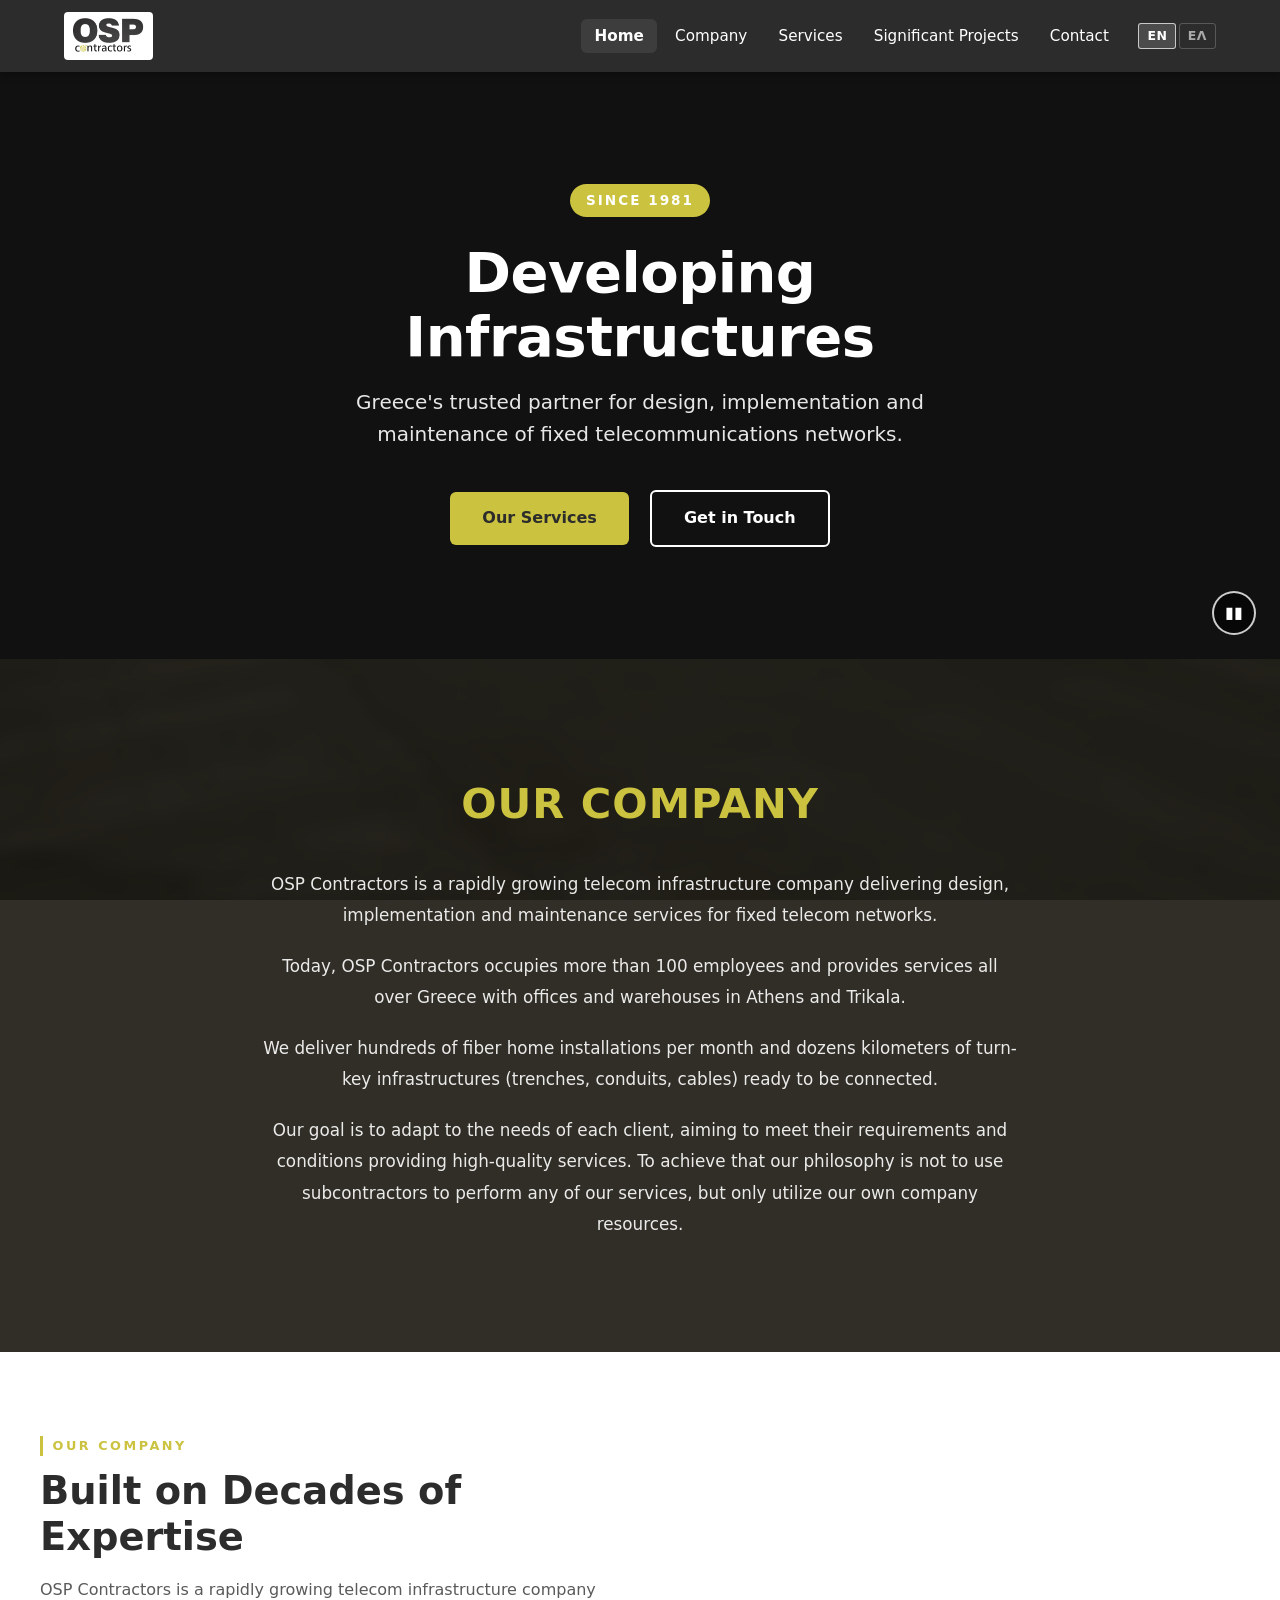
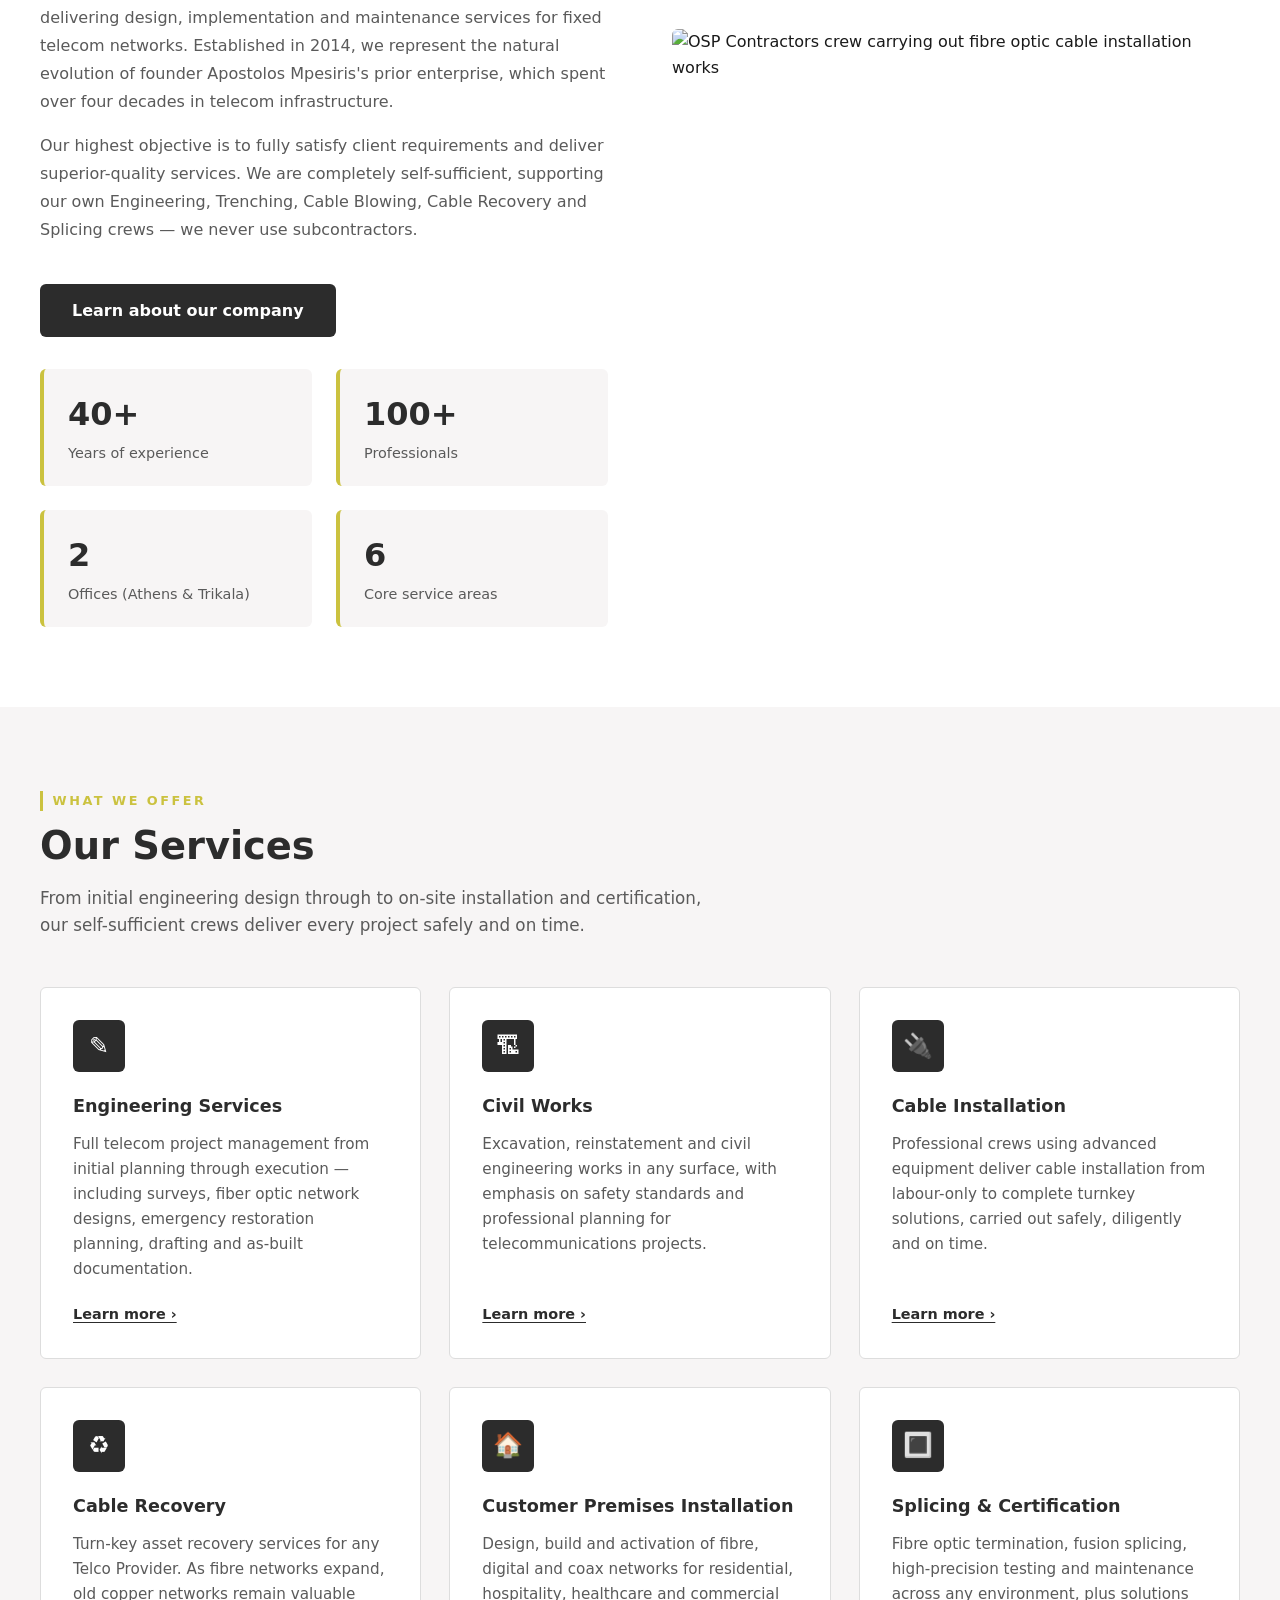
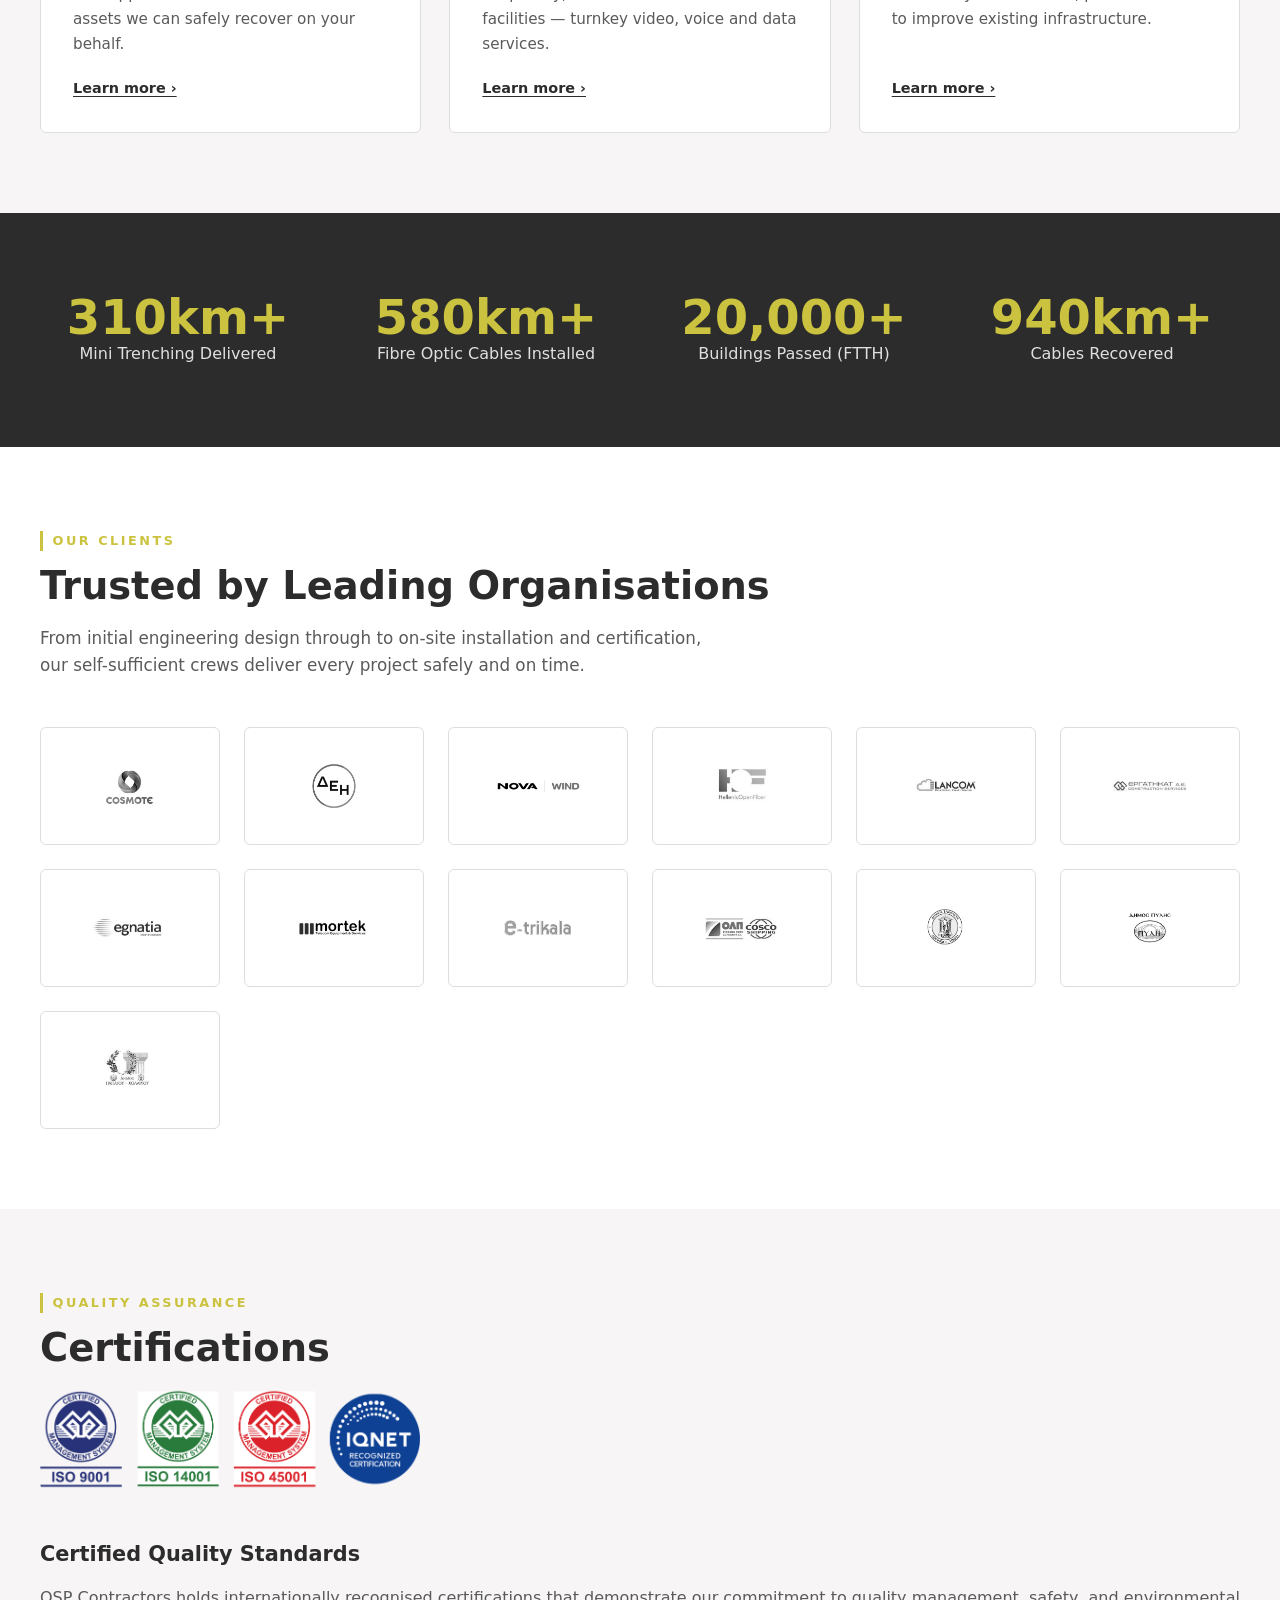
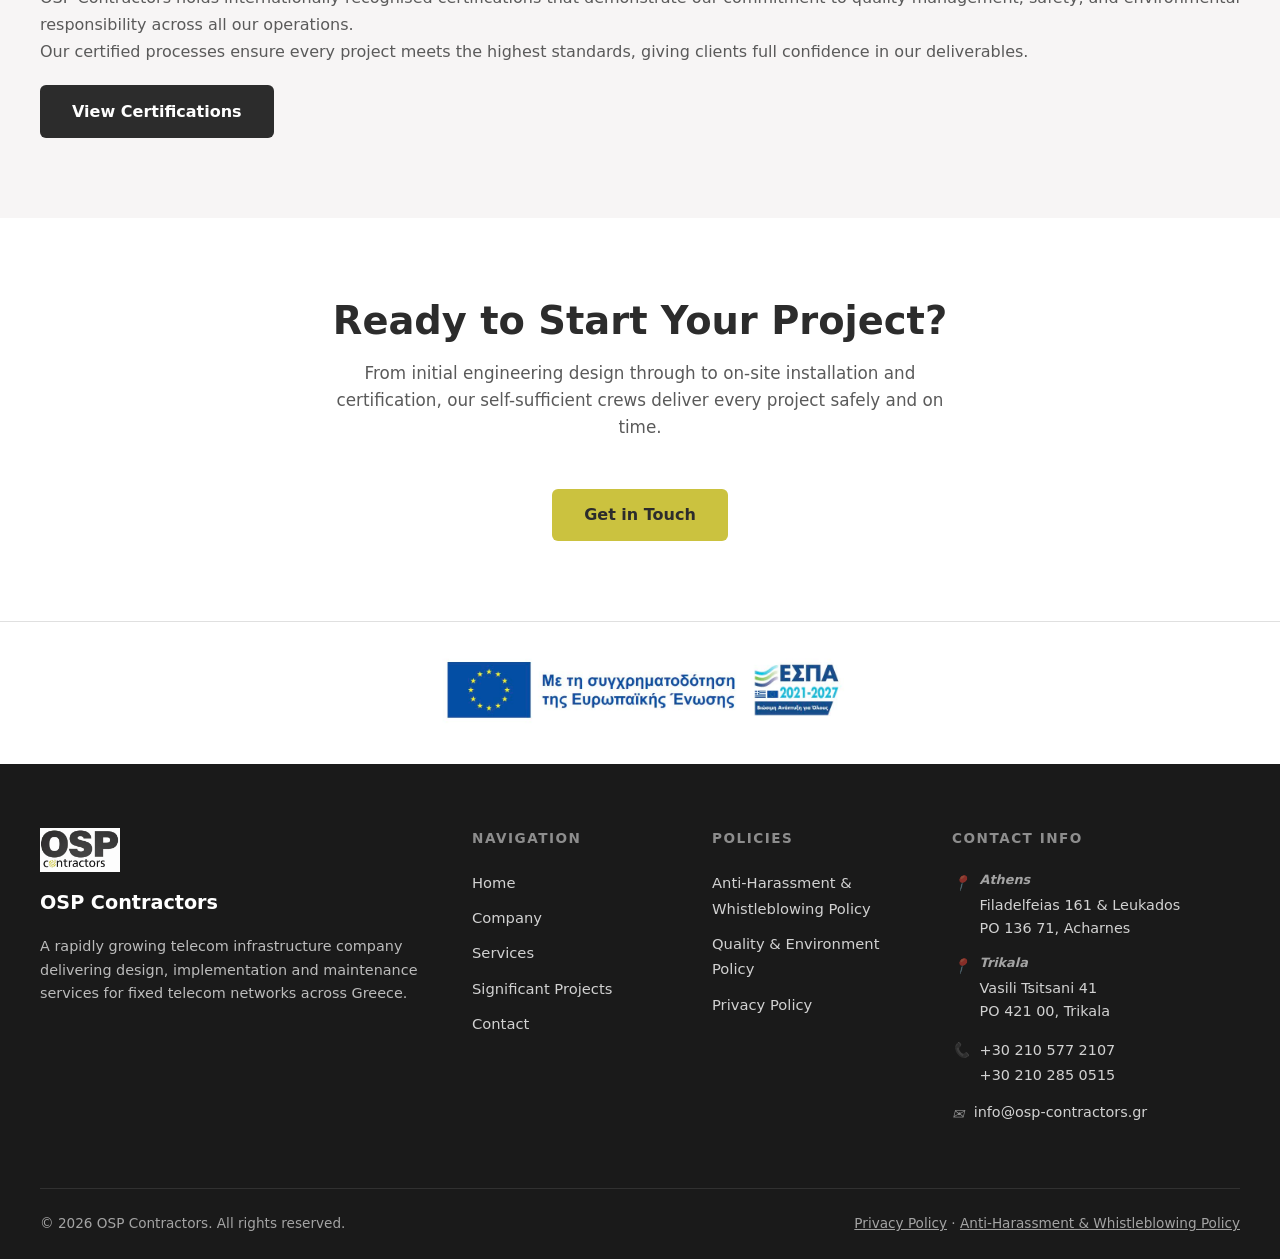
==== commit 29d1dd77: "Rename HR Policy and add Quality & Environment Policy to footer - Renamed "HR Policy" → "Anti-Harass" ====
--- a/index.html
+++ b/index.html
@@ -372,7 +372,8 @@
       <nav aria-label="Policies">
         <h2 class="footer-heading" data-i18n="footer.policies.title">Policies</h2>
         <ul class="footer-links" role="list">
-          <li><a href="hr-policy.pdf" data-i18n="footer.hr-policy">HR Policy</a></li>
+          <li><a href="hr-policy.pdf" data-i18n="footer.hr-policy">Anti-Harassment &amp; Whistleblowing Policy</a></li>
+          <li><a href="documents/quality-environment-policy.pdf" target="_blank" rel="noopener" data-i18n="footer.qe-policy">Quality &amp; Environment Policy</a></li>
           <li><a href="privacy-policy.html" data-i18n="footer.privacy">Privacy Policy</a></li>
         </ul>
       </nav>
@@ -417,7 +418,7 @@
       <p>&copy; <span id="year"></span> OSP Contractors. All rights reserved.</p>
       <p>
         <a href="privacy-policy.html" data-i18n="footer.privacy">Privacy Policy</a> &middot;
-        <a href="hr-policy.pdf" data-i18n="footer.hr-policy">HR Policy</a>
+        <a href="hr-policy.pdf" data-i18n="footer.hr-policy">Anti-Harassment &amp; Whistleblowing Policy</a>
       </p>
     </div>
   </footer>
--- a/css/style.css
+++ b/css/style.css
@@ -413,7 +413,7 @@
 /* === Clients === */
 .clients-grid {
   display: grid;
-  grid-template-columns: repeat(auto-fill, minmax(130px, 1fr));
+  grid-template-columns: repeat(auto-fill, minmax(155px, 1fr));
   gap: 1.5rem;
   align-items: center;
 }
@@ -421,14 +421,14 @@
   background: var(--bg);
   border: 1px solid var(--border);
   border-radius: var(--radius);
-  padding: 1.25rem;
+  padding: 1.5rem;
   display: flex;
   align-items: center;
   justify-content: center;
   transition: box-shadow var(--transition);
 }
 .client-item:hover { box-shadow: 0 4px 12px rgba(27,53,100,0.1); }
-.client-item img { max-height: 48px; width: auto; filter: grayscale(100%); transition: filter var(--transition); }
+.client-item img { max-height: 68px; width: auto; filter: grayscale(100%); transition: filter var(--transition); }
 .client-item:hover img { filter: grayscale(0%); }
 .client-item span { font-weight: 600; color: var(--navy); font-size: 0.9rem; text-align: center; }
 
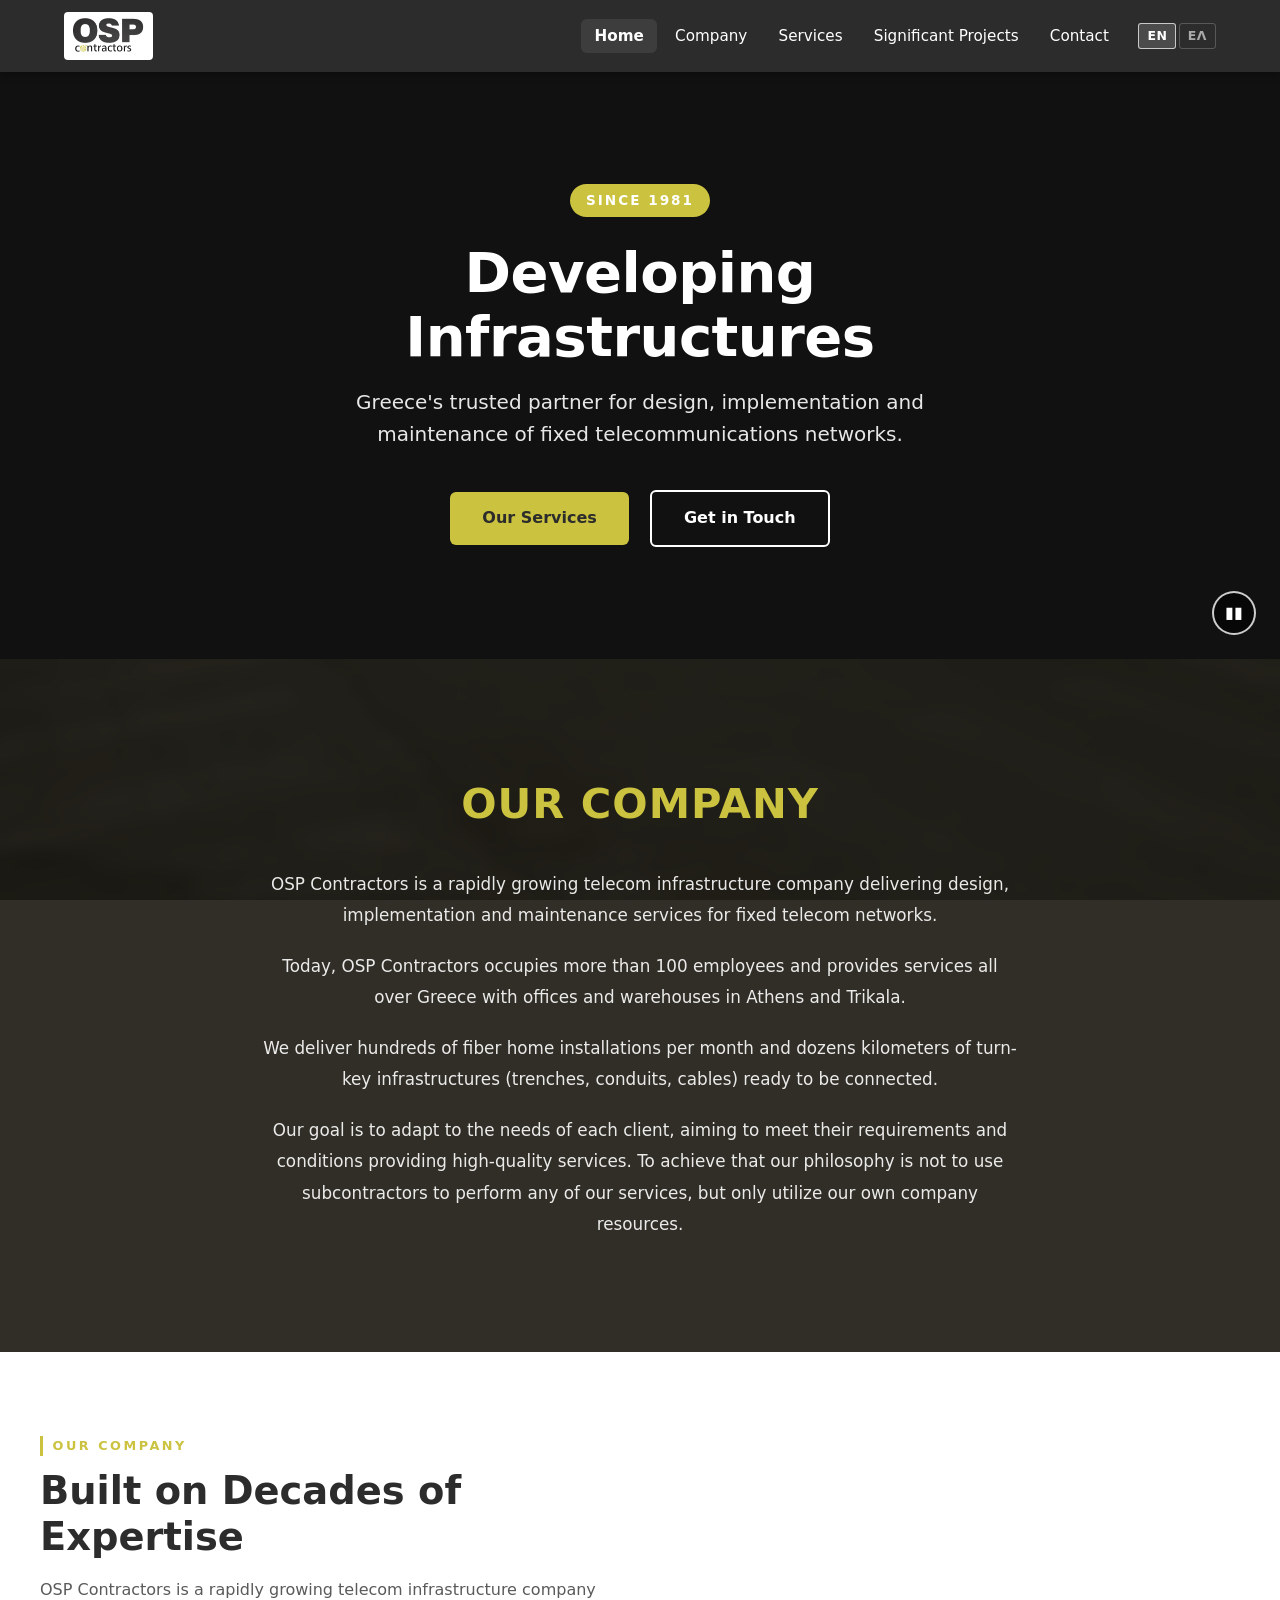
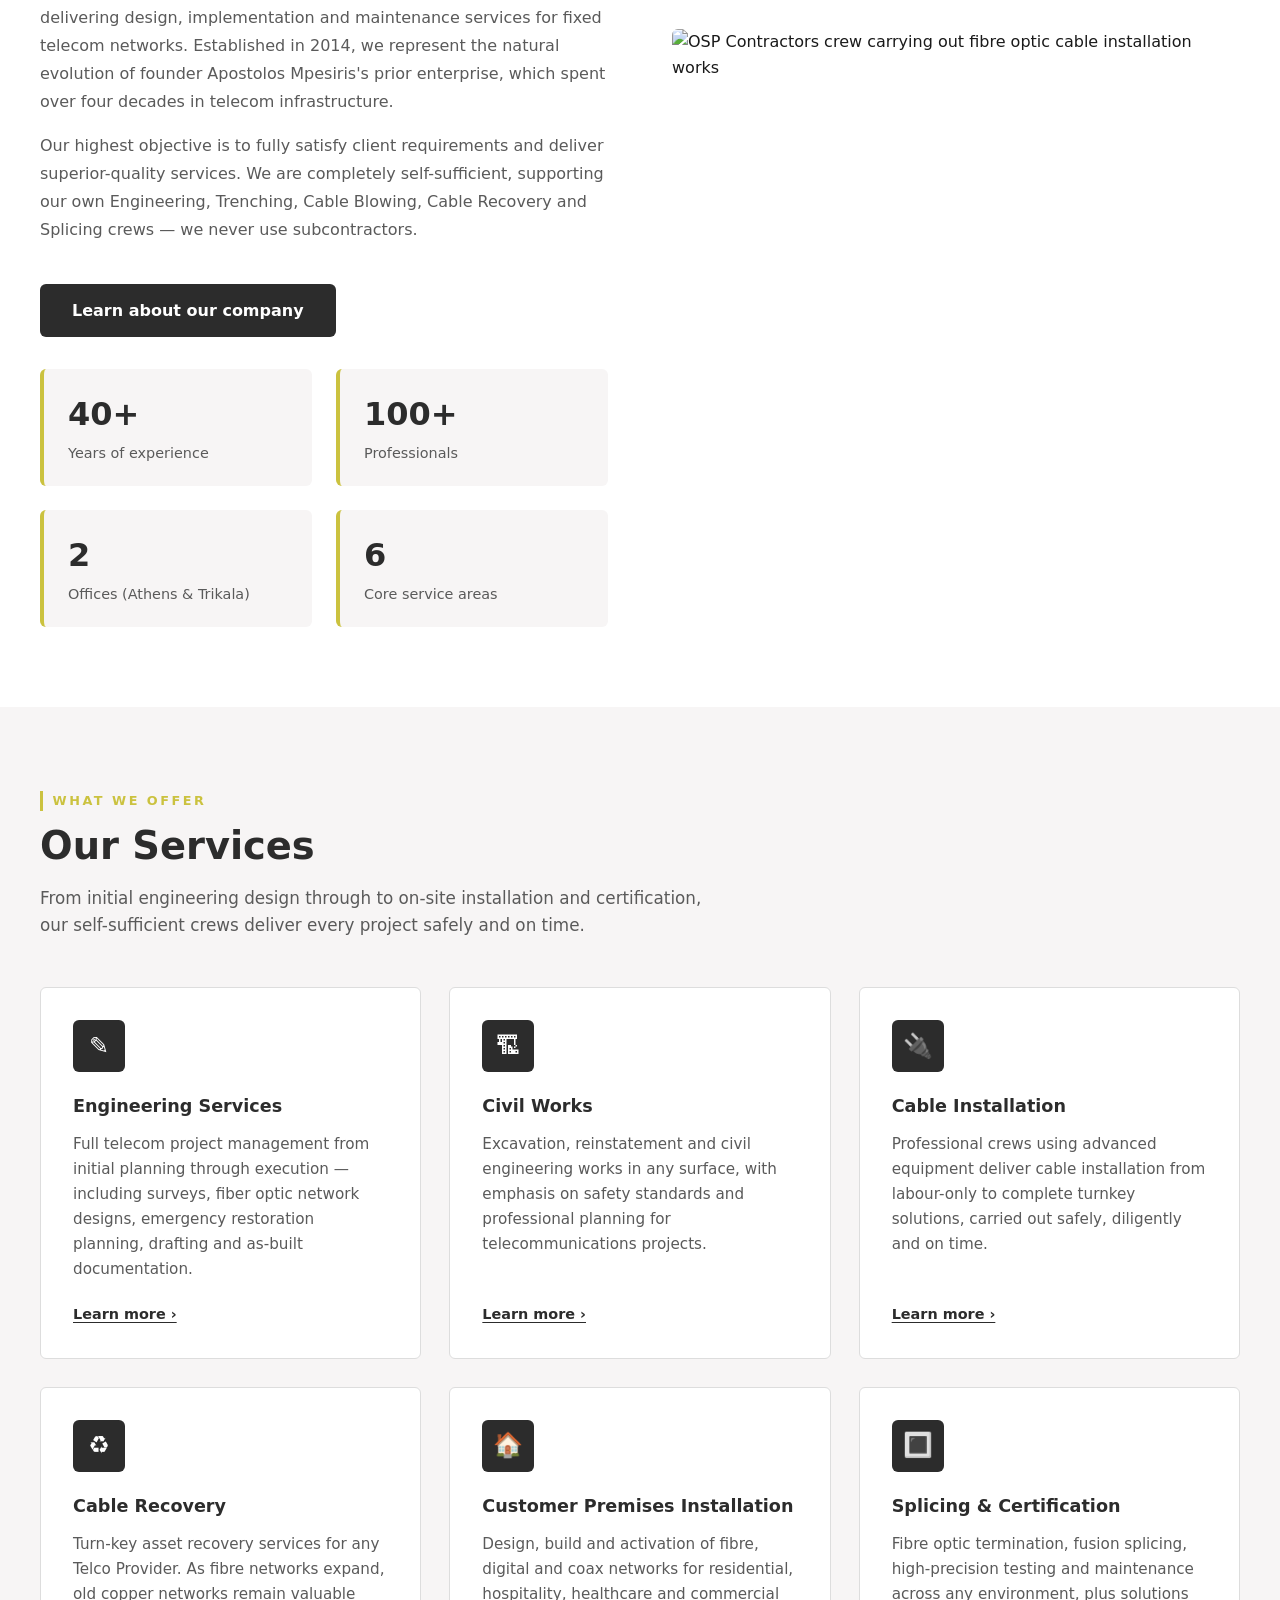
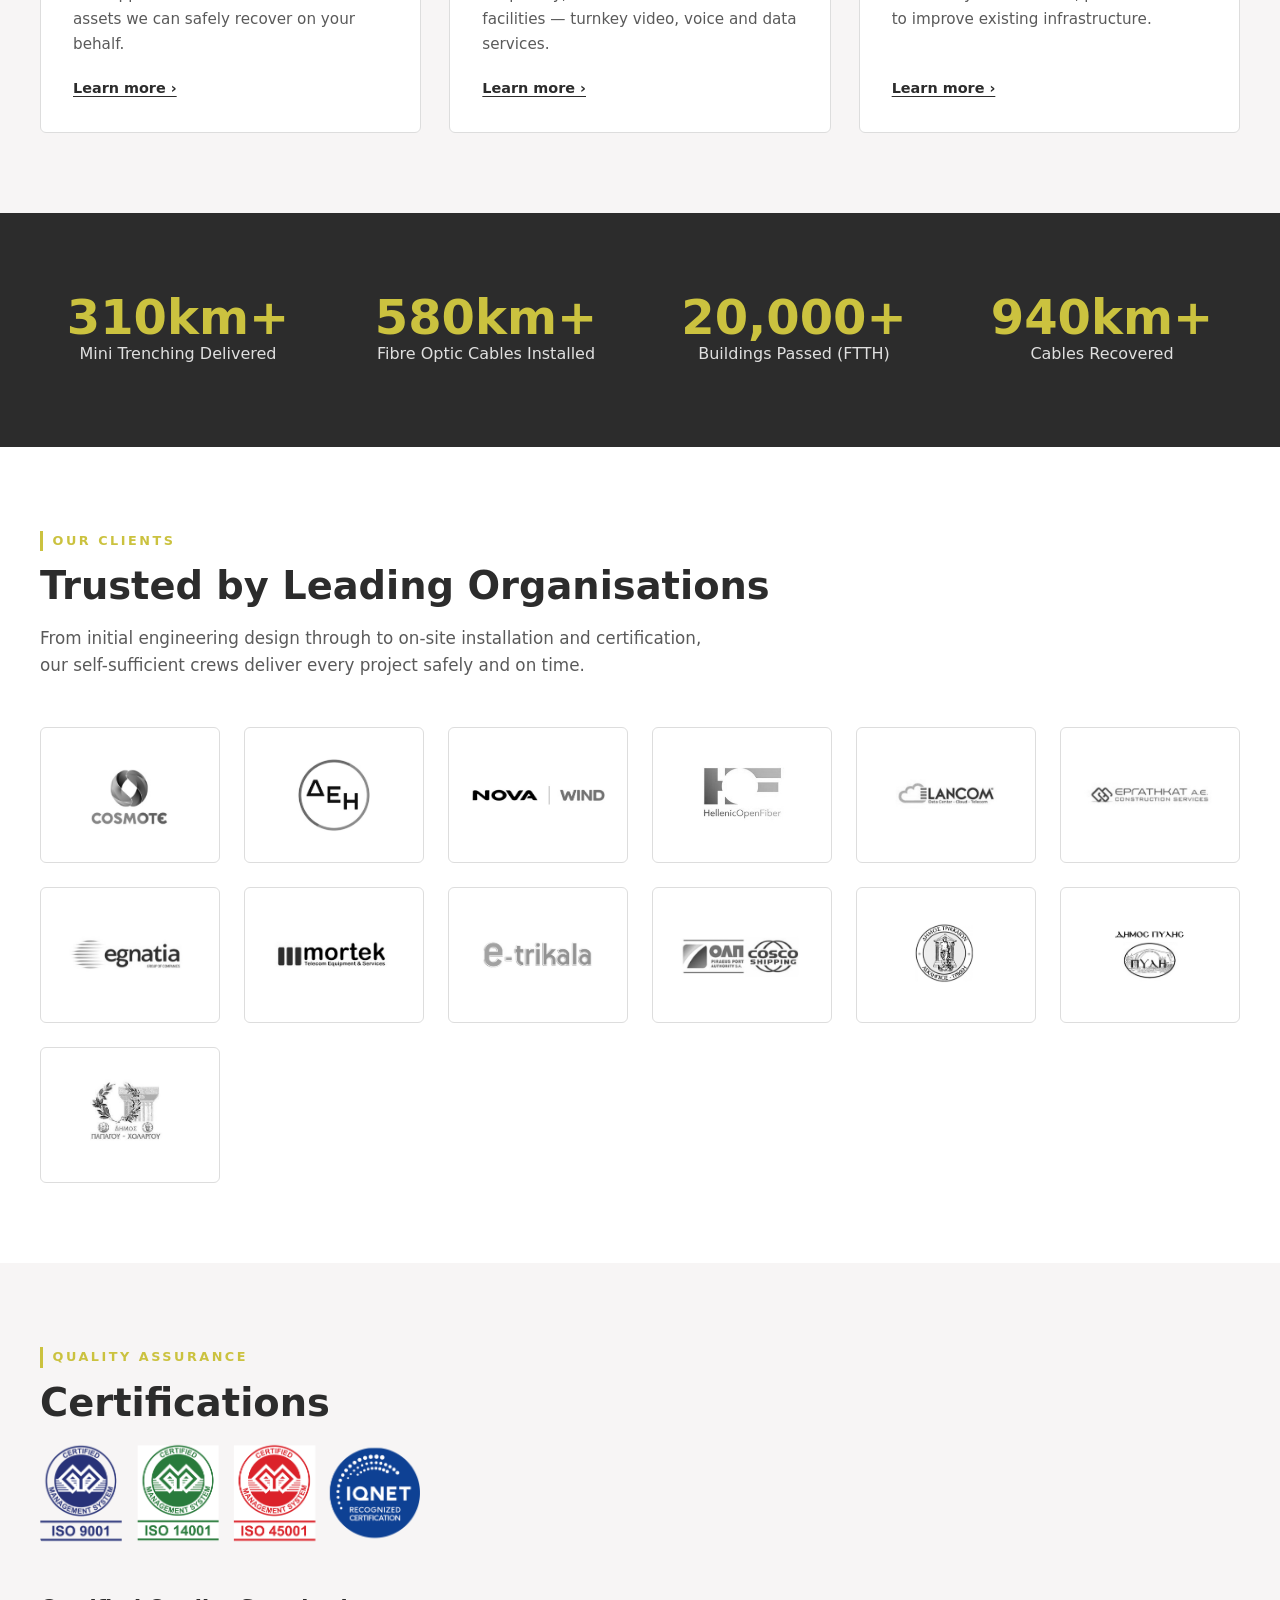
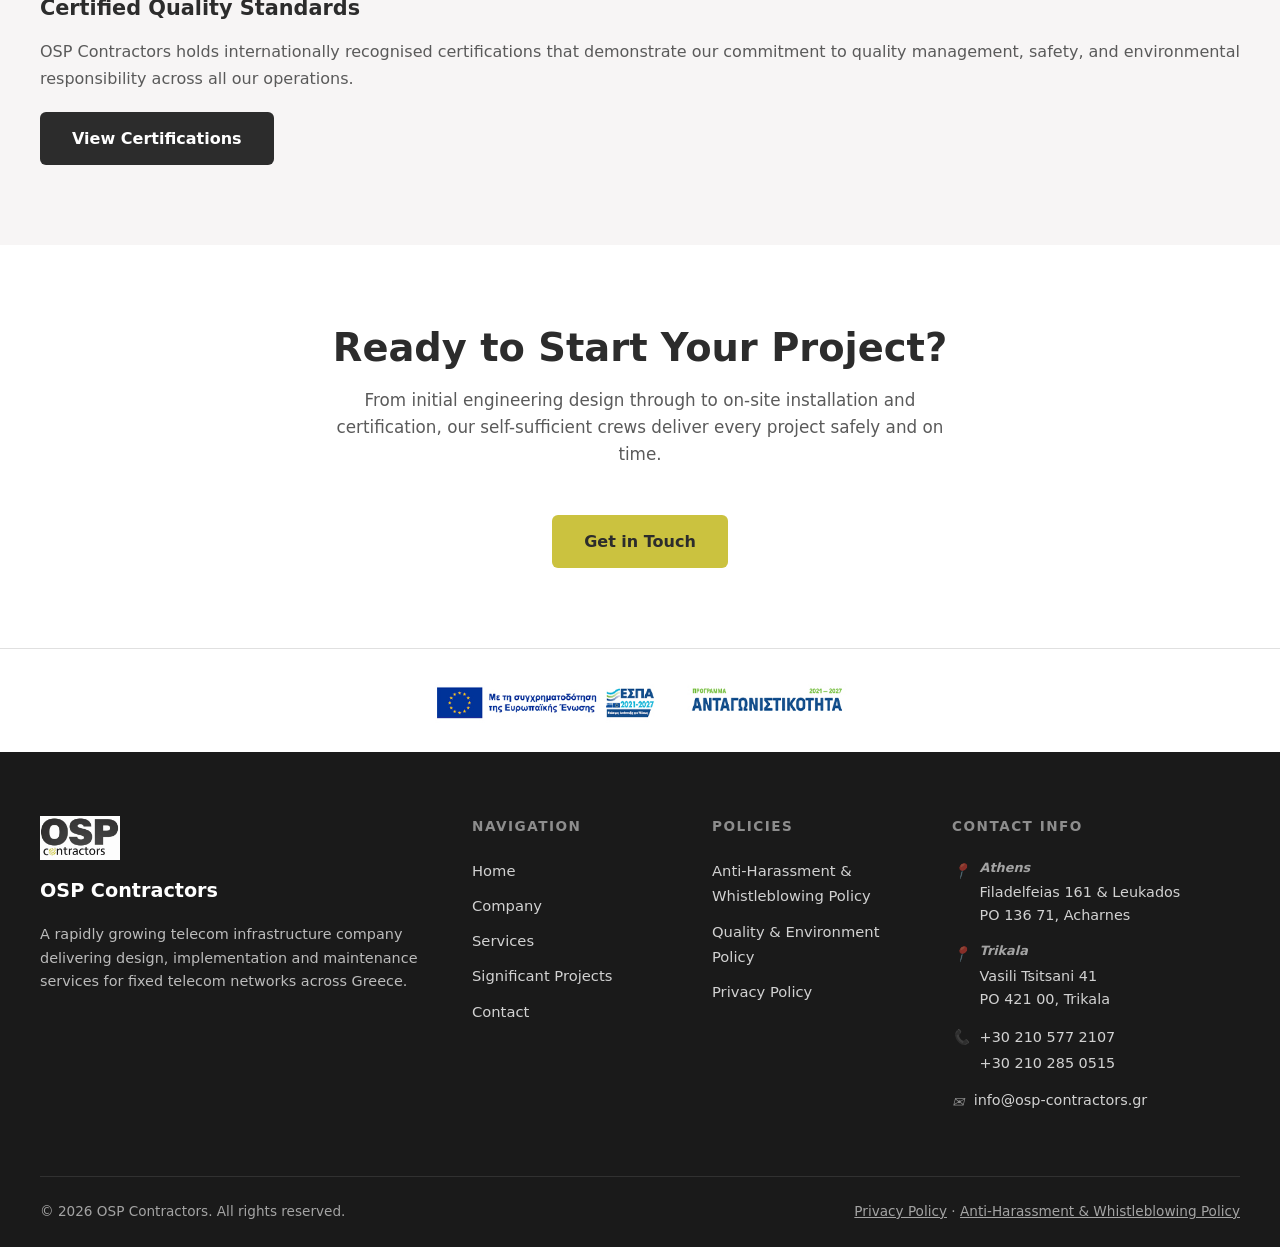
==== commit 44b04291: "Merge certifications description into single paragraph Co-Authored-By: Claude Sonnet 4.6 <noreply@an" ====
--- a/index.html
+++ b/index.html
@@ -310,13 +310,7 @@
           <div class="cert-text">
             <h3 data-i18n="cert.9001.title">Certified Quality Standards</h3>
             <p>
-              OSP Contractors holds internationally recognised certifications that
-              demonstrate our commitment to quality management, safety, and
-              environmental responsibility across all our operations.
-            </p>
-            <p>
-              Our certified processes ensure every project meets the highest standards,
-              giving clients full confidence in our deliverables.
+              OSP Contractors holds internationally recognised certifications that demonstrate our commitment to quality management, safety, and environmental responsibility across all our operations. Our certified processes ensure every project meets the highest standards, giving clients full confidence in our deliverables.
             </p>
             <a href="certifications.html" class="btn btn-navy" style="margin-top:1.25rem; display:inline-block;" data-i18n="cert.view-btn">
               View Certifications
--- a/css/style.css
+++ b/css/style.css
@@ -421,14 +421,14 @@
   background: var(--bg);
   border: 1px solid var(--border);
   border-radius: var(--radius);
-  padding: 1.5rem;
+  padding: 0.75rem;
   display: flex;
   align-items: center;
   justify-content: center;
   transition: box-shadow var(--transition);
 }
 .client-item:hover { box-shadow: 0 4px 12px rgba(27,53,100,0.1); }
-.client-item img { max-height: 68px; width: auto; filter: grayscale(100%); transition: filter var(--transition); }
+.client-item img { width: 100%; max-height: 110px; object-fit: contain; filter: grayscale(100%); transition: filter var(--transition); }
 .client-item:hover img { filter: grayscale(0%); }
 .client-item span { font-weight: 600; color: var(--navy); font-size: 0.9rem; text-align: center; }
 
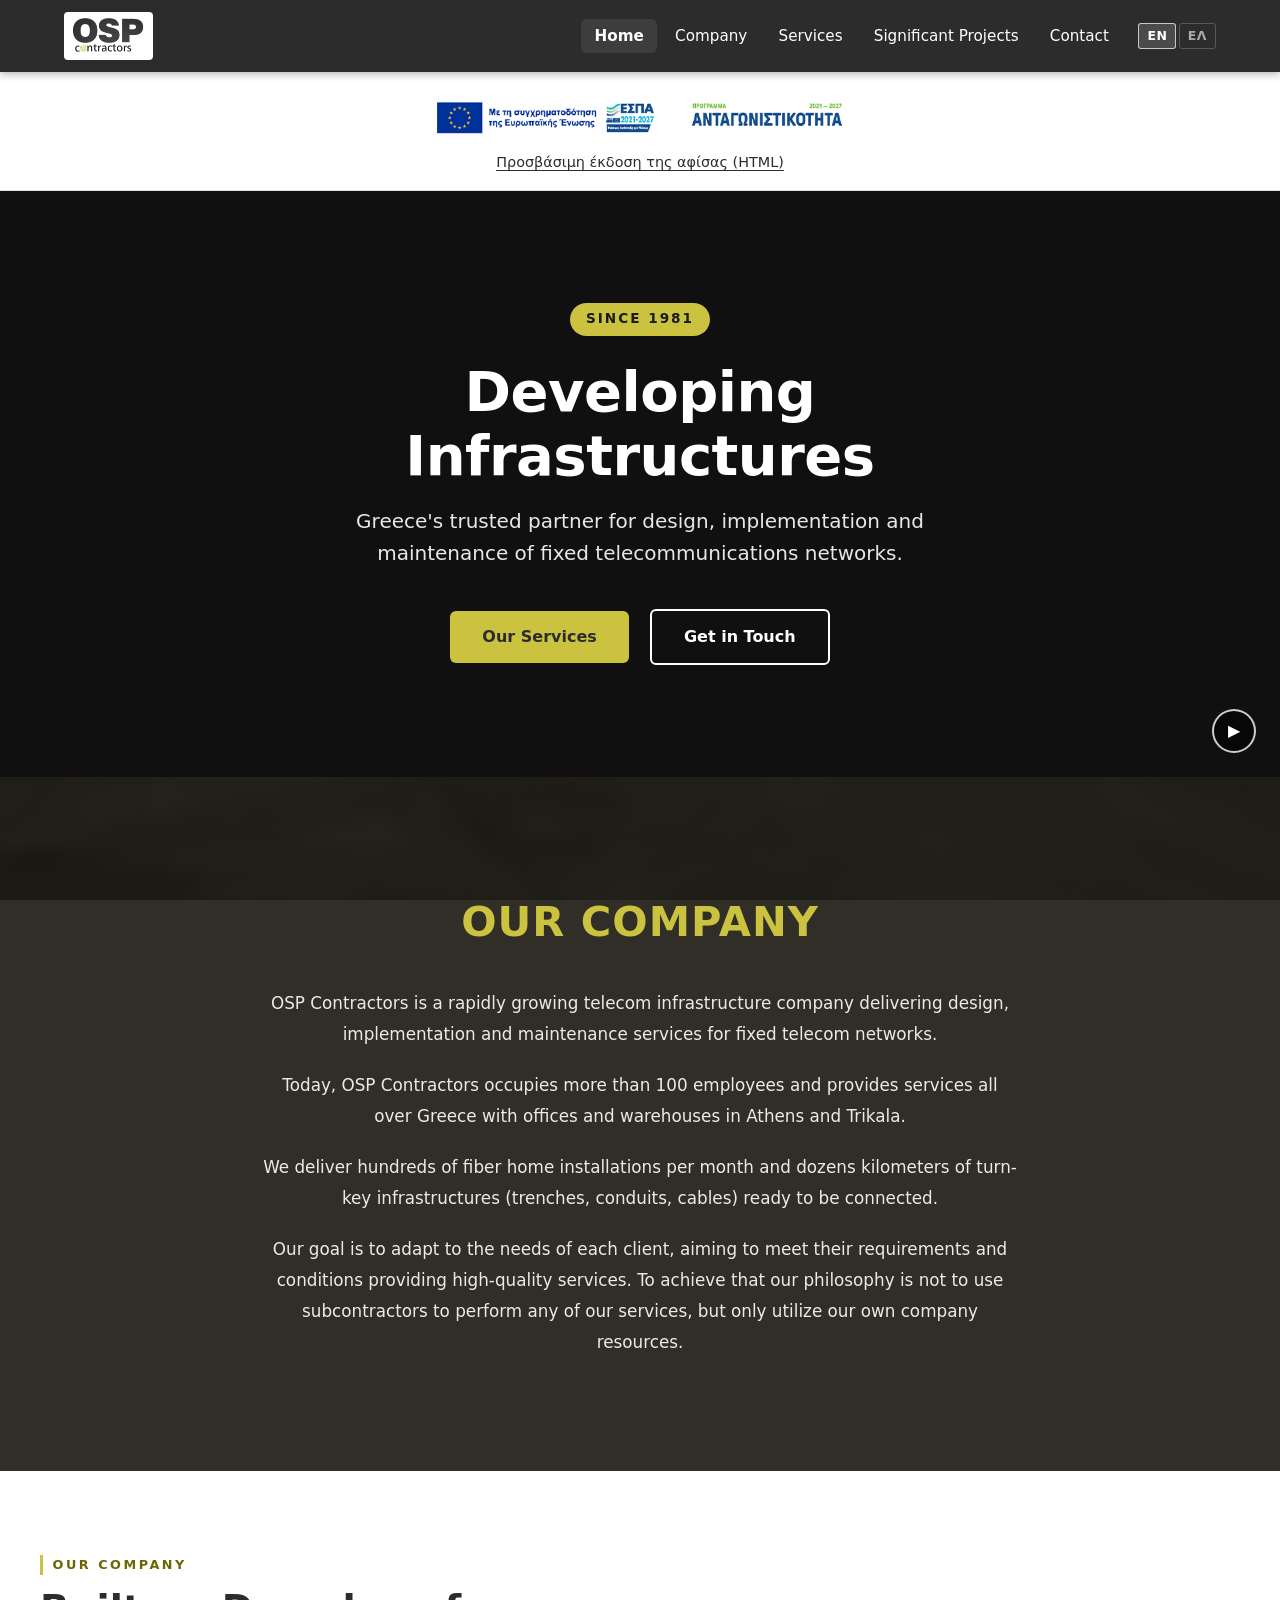
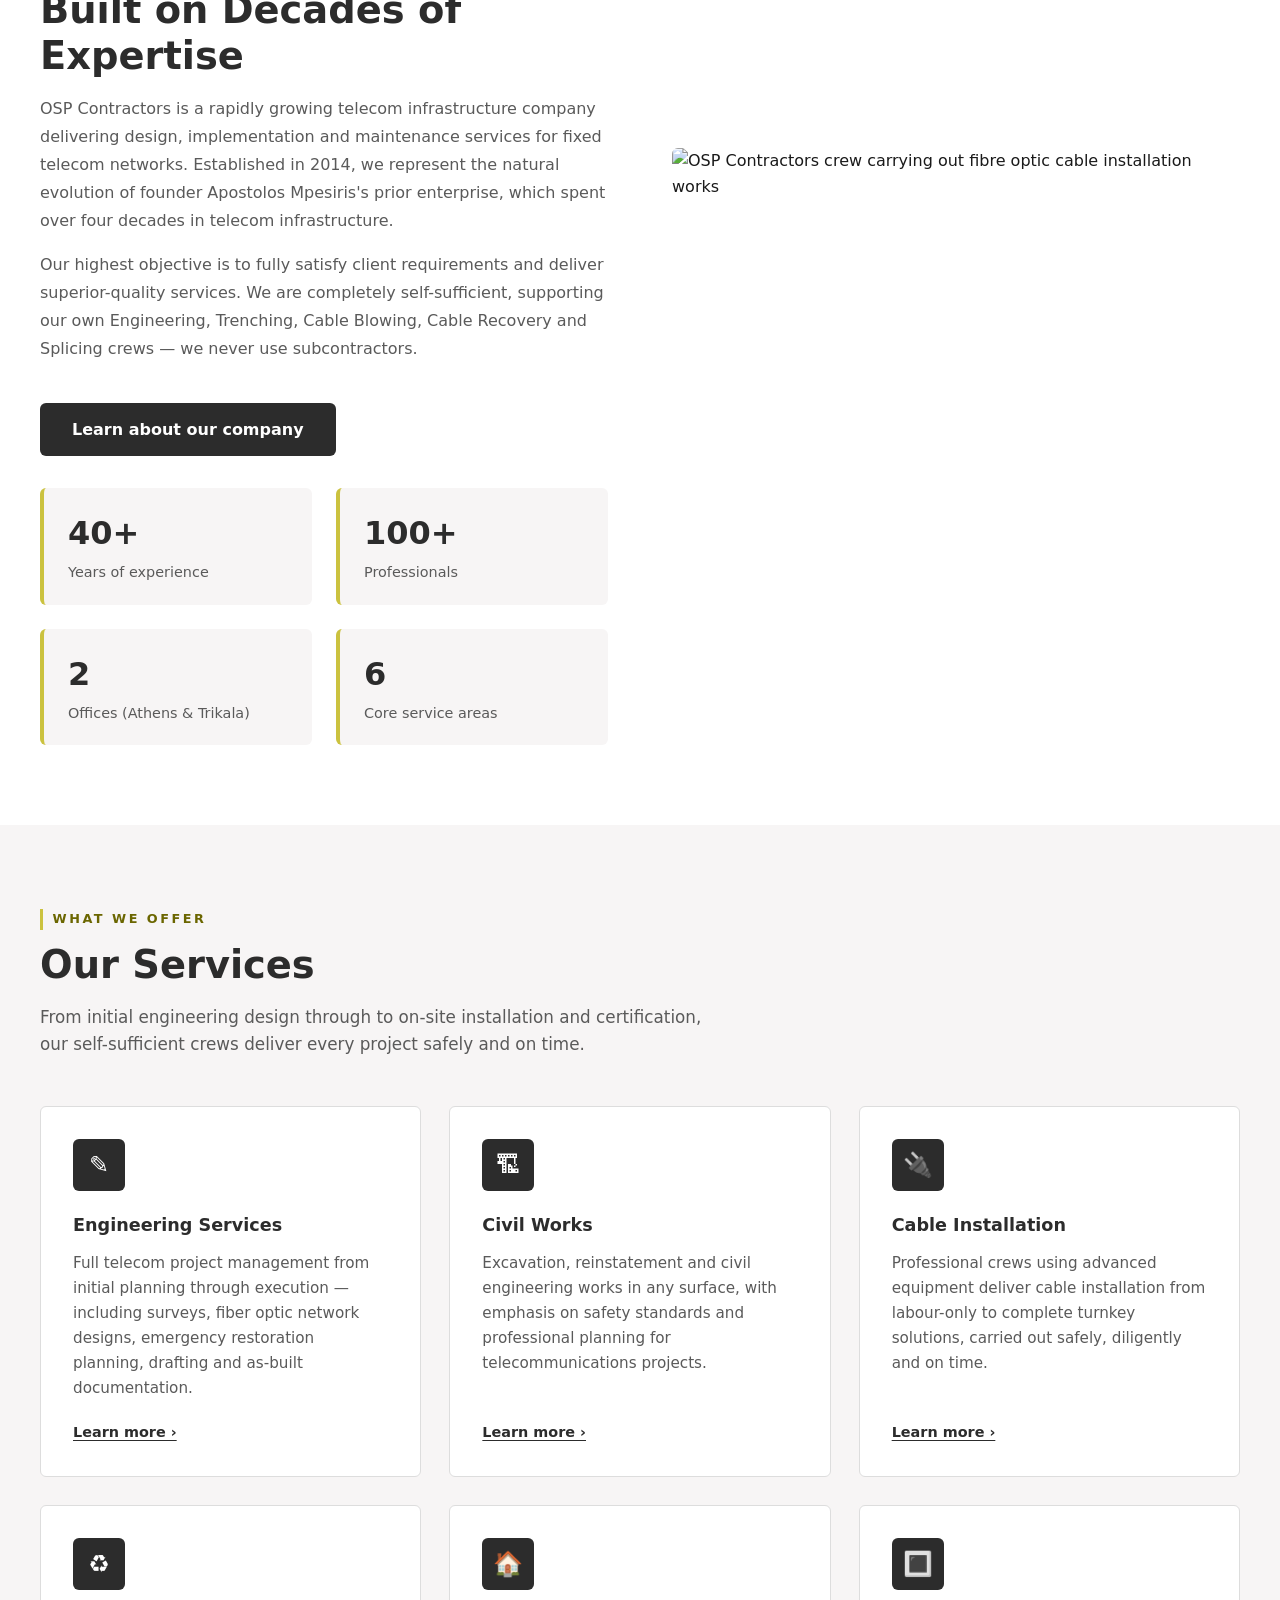
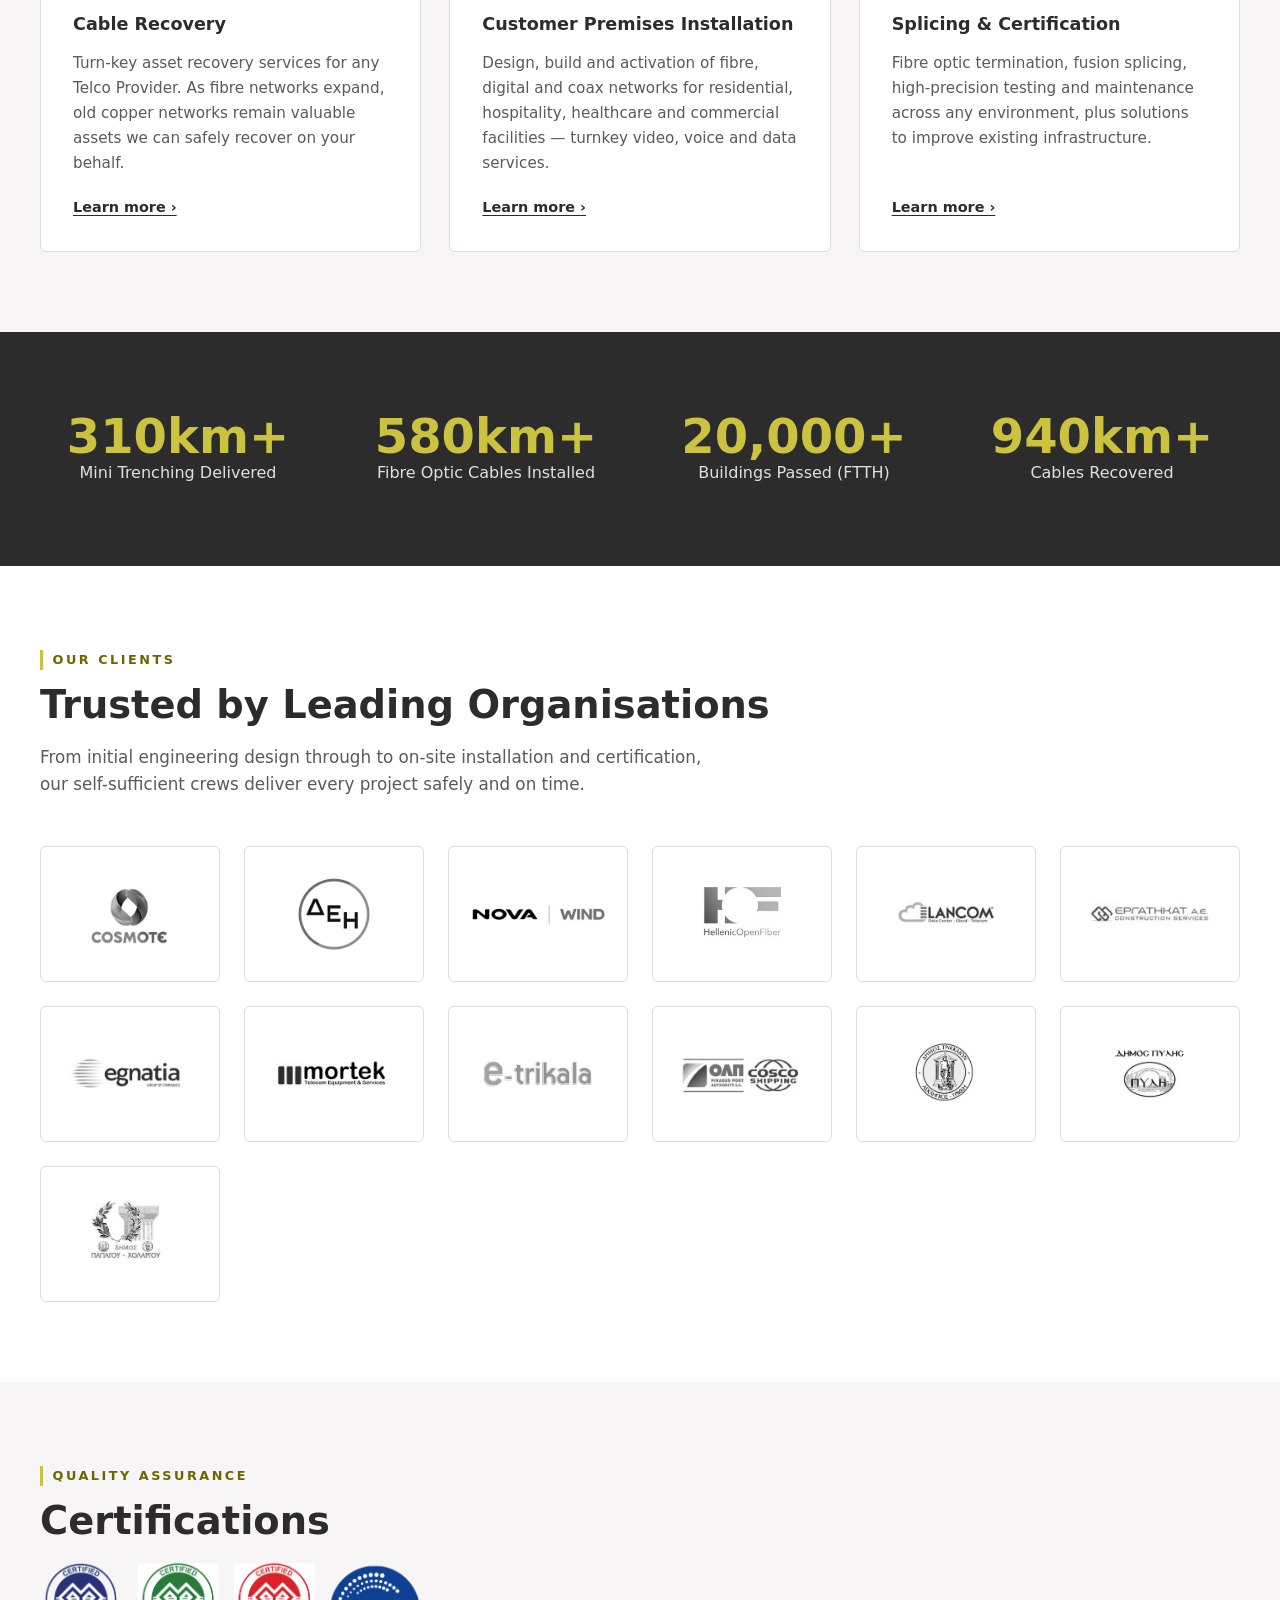
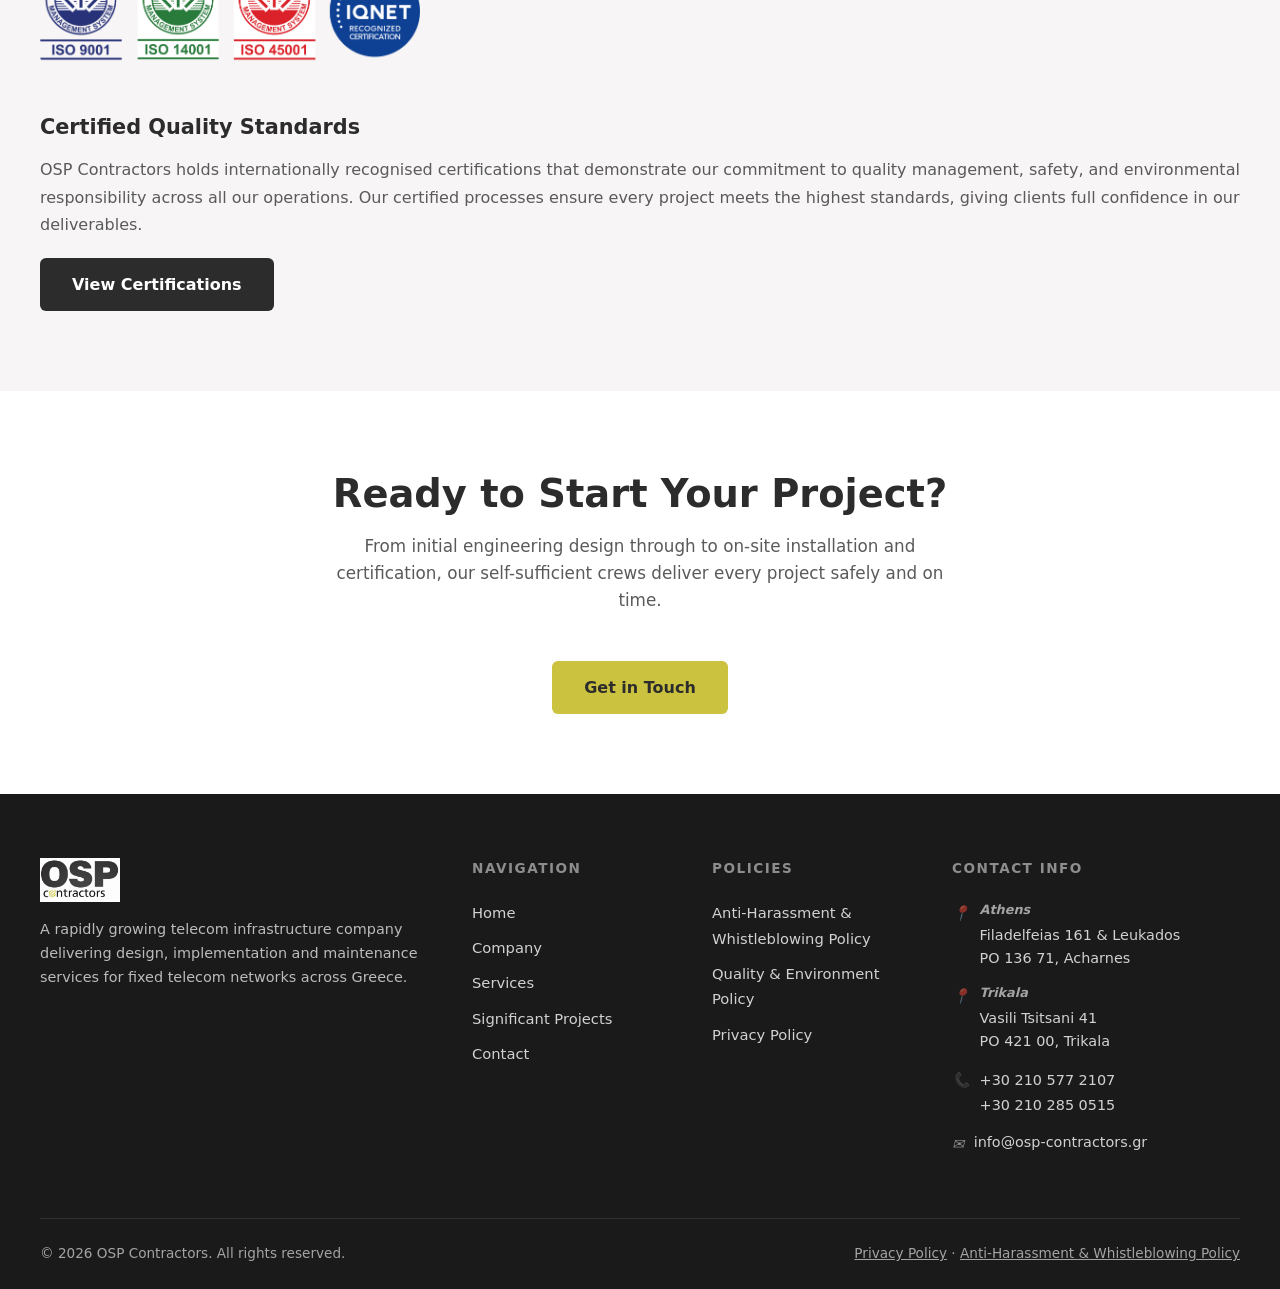
==== commit a3a728a5: "WCAG 2.1 AA accessibility fixes, accessible document versions, working contact form Accessibility fi" ====
--- a/index.html
+++ b/index.html
@@ -26,12 +26,27 @@
         <li><a href="services.html" data-i18n="nav.services">Services</a></li>
         <li><a href="significant-projects.html" data-i18n="nav.projects">Significant Projects</a></li>
         <li><a href="contact.html" data-i18n="nav.contact">Contact</a></li>
-      <div class="lang-switcher" role="group" aria-label="Language / Γλώσσα">
-        <button class="lang-btn" data-lang="en" aria-pressed="true">EN</button>
-        <button class="lang-btn" data-lang="el" aria-pressed="false">ΕΛ</button>
-      </div>
+        <li>
+          <div class="lang-switcher" role="group" aria-label="Language / Γλώσσα">
+            <button class="lang-btn" data-lang="en" lang="en" aria-label="English" aria-pressed="true">EN</button>
+            <button class="lang-btn" data-lang="el" lang="el" aria-label="Ελληνικά" aria-pressed="false">ΕΛ</button>
+          </div>
+        </li>
+      </ul>
     </nav>
   </header>
+
+  <!-- EU / ESPA co-funding banner, directly below the menu (Regulation EU 1060/2021) -->
+  <div class="espa-banner" lang="el" role="complementary" aria-label="Ευρωπαϊκή χρηματοδότηση — European Union co-funding">
+    <div class="container">
+      <a href="documents/poster_corrected_1_1.pdf" target="_blank" rel="noopener" aria-label="Ανοίξτε την αφίσα ΕΣΠΑ (PDF, νέα καρτέλα)">
+        <img src="images/eu/espalogo.jpg"
+             alt="Με τη συγχρηματοδότηση της Ευρωπαϊκής Ένωσης — ΕΣΠΑ 2021-2027 — Πρόγραμμα Ανταγωνιστικότητα">
+      </a>
+      <p class="espa-alt"><a href="espa-poster.html">Προσβάσιμη έκδοση της αφίσας (HTML)</a></p>
+    </div>
+  </div>
+
 
   <main id="main-content">
 
@@ -52,7 +67,7 @@
         <a href="contact.html" class="btn btn-outline" data-i18n="nav.contact">Get in Touch</a>
       </div>
       <button class="hero-video-toggle" id="heroVideoToggle"
-              aria-label="Pause background video" aria-pressed="false">
+              aria-label="Pause background video">
         <span aria-hidden="true">&#9646;&#9646;</span>
       </button>
     </section>
@@ -212,19 +227,19 @@
     <section class="stats-banner" aria-label="Key figures">
       <div class="stats-inner" role="list">
         <div class="stats-item" role="listitem">
-          <span class="stats-number" aria-label="Over 310 kilometres">310km+</span>
+          <span class="stats-number">310km+</span>
           <span class="stats-label">Mini Trenching Delivered</span>
         </div>
         <div class="stats-item" role="listitem">
-          <span class="stats-number" aria-label="Over 580 kilometres">580km+</span>
+          <span class="stats-number">580km+</span>
           <span class="stats-label">Fibre Optic Cables Installed</span>
         </div>
         <div class="stats-item" role="listitem">
-          <span class="stats-number" aria-label="Over 20,000">20,000+</span>
+          <span class="stats-number">20,000+</span>
           <span class="stats-label">Buildings Passed (FTTH)</span>
         </div>
         <div class="stats-item" role="listitem">
-          <span class="stats-number" aria-label="Over 940 kilometres">940km+</span>
+          <span class="stats-number">940km+</span>
           <span class="stats-label">Cables Recovered</span>
         </div>
       </div>
@@ -334,21 +349,13 @@
 
   </main>
 
-  <!-- EU / ESPA Co-funding (Regulation EU 1060/2021) -->
-  <div class="espa-banner" role="complementary" aria-label="Ευρωπαϊκή χρηματοδότηση — European Union co-funding">
-    <div class="container">
-      <img src="images/eu/espalogo.jpg"
-           alt="Με τη συγχρηματοδότηση της Ευρωπαϊκής Ένωσης — ΕΣΠΑ 2021-2027 — Πρόγραμμα Ανταγωνιστικότητα">
-    </div>
-  </div>
-
   <!-- Footer -->
   <footer class="site-footer" role="contentinfo">
     <div class="footer-inner">
       <div class="footer-brand">
         <img src="images/osp-logo-white.png" alt="OSP Contractors"
              onerror="this.style.display='none';this.nextElementSibling.style.display='block'">
-        <span style="display:none; font-size:1.2rem; font-weight:700; margin-bottom:1rem; display:block">OSP Contractors</span>
+        <span style="display:none; font-size:1.2rem; font-weight:700; margin-bottom:1rem">OSP Contractors</span>
         <p>
           <span data-i18n="footer.brand">A rapidly growing telecom infrastructure company delivering design, implementation and maintenance services for fixed telecom networks across Greece.</span>
         </p>
@@ -366,7 +373,7 @@
       <nav aria-label="Policies">
         <h2 class="footer-heading" data-i18n="footer.policies.title">Policies</h2>
         <ul class="footer-links" role="list">
-          <li><a href="hr-policy.pdf" data-i18n="footer.hr-policy">Anti-Harassment &amp; Whistleblowing Policy</a></li>
+          <li><a href="hr-policy.html" data-i18n="footer.hr-policy">Anti-Harassment &amp; Whistleblowing Policy</a></li>
           <li><a href="documents/quality-environment-policy.pdf" target="_blank" rel="noopener" data-i18n="footer.qe-policy">Quality &amp; Environment Policy</a></li>
           <li><a href="privacy-policy.html" data-i18n="footer.privacy">Privacy Policy</a></li>
         </ul>
@@ -412,13 +419,14 @@
       <p>&copy; <span id="year"></span> OSP Contractors. All rights reserved.</p>
       <p>
         <a href="privacy-policy.html" data-i18n="footer.privacy">Privacy Policy</a> &middot;
-        <a href="hr-policy.pdf" data-i18n="footer.hr-policy">Anti-Harassment &amp; Whistleblowing Policy</a>
+        <a href="hr-policy.html" data-i18n="footer.hr-policy">Anti-Harassment &amp; Whistleblowing Policy</a>
       </p>
     </div>
   </footer>
 
   <script src="js/main.js"></script>
   <script src="js/translations.js"></script>
+  <script src="js/translations-attrs.js"></script>
   <script src="js/i18n.js"></script>
 </body>
 </html>
--- a/css/style.css
+++ b/css/style.css
@@ -7,7 +7,10 @@
   --navy:        #2c2c2c;
   --navy-dark:   #1a1a1a;
   --navy-light:  #3d3d3d;
-  --orange:      #cbc23f;
+  --orange:      #cbc23f;           /* decorative / backgrounds only */
+  --orange-text: #6b6600;           /* text on light backgrounds: 5.5:1+ */
+  --control:     #767676;           /* non-text UI components: 4.5:1 on white */
+  --error:       #b00020;
   --bg:          #ffffff;
   --bg-alt:      #f7f5f5;
   --text:        #1a1a1a;
@@ -49,6 +52,16 @@
   border-radius: 2px;
 }
 
+/* Focus ring on dark backgrounds (header, footer, hero, overlays) needs 3:1 against them */
+.site-header :focus-visible,
+.site-footer :focus-visible,
+.hero :focus-visible,
+.our-company :focus-visible,
+.stats-banner :focus-visible {
+  outline-color: #ffffff;
+  box-shadow: 0 0 0 6px #005fcc;
+}
+
 /* === Skip Link (WCAG 2.4.1) === */
 .skip-link {
   position: absolute;
@@ -153,14 +166,14 @@
 .hero-overlay {
   position: absolute;
   inset: 0;
-  background: rgba(10, 10, 10, 0.55);
+  background: rgba(10, 10, 10, 0.62);   /* worst case (white video frame) still gives white text >= 4.5:1 */
   z-index: -1;
 }
 .hero-inner { position: relative; z-index: 1; max-width: 800px; margin: 0 auto; width: 100%; }
 .hero-eyebrow {
   display: inline-block;
   background: var(--orange);
-  color: var(--white);
+  color: var(--navy-dark);
   font-size: 0.85rem;
   font-weight: 700;
   letter-spacing: 2px;
@@ -281,7 +294,7 @@
 .container { max-width: var(--max-w); margin: 0 auto; }
 .section-label {
   display: inline-block;
-  color: var(--orange);
+  color: var(--orange-text);
   font-size: 0.8rem;
   font-weight: 700;
   letter-spacing: 2.5px;
@@ -344,7 +357,7 @@
 /* === Services Grid === */
 .services-grid {
   display: grid;
-  grid-template-columns: repeat(auto-fit, minmax(300px, 1fr));
+  grid-template-columns: repeat(auto-fit, minmax(min(300px, 100%), 1fr));
   gap: 1.75rem;
 }
 .service-card {
@@ -382,7 +395,7 @@
   text-decoration: underline;
   text-underline-offset: 3px;
 }
-.service-link:hover { color: var(--orange); }
+.service-link:hover { color: var(--orange-text); }
 
 /* Services page detail */
 .service-detail { margin-bottom: 4rem; padding-bottom: 4rem; border-bottom: 1px solid var(--border); }
@@ -407,7 +420,7 @@
   text-align: center;
 }
 .stats-item { padding: 1rem; }
-.stats-number { font-size: 3rem; font-weight: 800; color: var(--orange); display: block; line-height: 1; }
+.stats-number { font-size: clamp(2rem, 9vw, 3rem); overflow-wrap: anywhere; font-weight: 800; color: var(--orange); display: block; line-height: 1; }
 .stats-label { font-size: 1rem; opacity: 0.85; margin-top: 0.5rem; }
 
 /* === Clients === */
@@ -439,7 +452,7 @@
   gap: 3rem;
   flex-wrap: wrap;
 }
-.cert-image img { max-width: 380px; border-radius: var(--radius); }
+.cert-image img { width: 100%; max-width: 380px; border-radius: var(--radius); }
 .cert-text h3 { font-size: 1.3rem; font-weight: 700; color: var(--navy); margin-bottom: 0.75rem; }
 .cert-text p { color: var(--text-muted); line-height: 1.7; }
 
@@ -483,7 +496,6 @@
   border-radius: 2rem;
   font-size: 0.82rem;
   font-weight: 600;
-  white-space: nowrap;
 }
 
 /* === Contact === */
@@ -534,7 +546,7 @@
 .form-group select {
   width: 100%;
   padding: 0.75rem 1rem;
-  border: 2px solid #767676;
+  border: 2px solid var(--control);
   border-radius: var(--radius);
   font-family: var(--font);
   font-size: 1rem;
@@ -550,8 +562,9 @@
 .form-group input:focus,
 .form-group textarea:focus {
   border-color: var(--navy);
-  outline: none;
-}
+}
+.form-group input[aria-invalid="true"],
+.form-group textarea[aria-invalid="true"] { border-color: var(--error); }
 .form-group textarea { min-height: 140px; resize: vertical; }
 .form-checkbox { display: flex; gap: 0.75rem; align-items: flex-start; margin-top: 1rem; }
 .form-checkbox input[type="checkbox"] { width: 18px; height: 18px; margin-top: 2px; flex-shrink: 0; cursor: pointer; }
@@ -569,10 +582,11 @@
 /* === ESPA / EU Co-funding Banner (Regulation EU 1060/2021) === */
 .espa-banner {
   background: #ffffff;
-  border-top: 1px solid #e0e0e0;
-  padding: 1.5rem 1.5rem;
+  border-bottom: 1px solid #e0e0e0;
+  padding: 1rem 1.5rem;
 }
 .espa-banner img {
+  width: 100%;
   max-width: 420px;
   height: auto;
   margin: 0 auto;
@@ -716,19 +730,22 @@
   justify-content: center;
   transition: background var(--transition);
 }
-.carousel-btn:hover { background: var(--orange); }
-.carousel-dots { display: flex; gap: 0.5rem; }
+.carousel-btn:hover { background: var(--navy-light); }
+.carousel-dots { display: flex; gap: 0.75rem; align-items: center; }
+.carousel-dot { position: relative; }
+/* enlarge the click/touch target without changing the visual size */
+.carousel-dot::after { content: ''; position: absolute; inset: -9px; }
 .carousel-dot {
   width: 10px;
   height: 10px;
   border-radius: 50%;
-  background: var(--border);
-  border: none;
+  background: transparent;
+  border: 2px solid var(--control);
   cursor: pointer;
   padding: 0;
   transition: background var(--transition);
 }
-.carousel-dot.active { background: var(--orange); }
+.carousel-dot.active { background: var(--navy); border-color: var(--navy); transform: scale(1.2); }
 
 /* Timeline image */
 .timeline-image-wrap {
@@ -821,8 +838,8 @@
 }
 .proj-filter-btn.active {
   background: var(--orange);
-  border-color: var(--orange);
-  color: var(--white);
+  border-color: var(--navy);
+  color: var(--navy-dark);
 }
 
 /* Hidden project section (filtered out) */
@@ -899,3 +916,71 @@
   .hero { padding: 3rem 1rem; }
   .page-hero { padding: 3rem 1rem; }
 }
+
+/* === Form validation messages (WCAG 3.3.1 / 3.3.3) === */
+.field-error { color: var(--error); font-size: 0.9rem; font-weight: 600; margin-top: 0.4rem; }
+.field-error::before { content: '\26A0\00a0'; }
+.form-checkbox + .field-error { margin-top: 0.5rem; }
+.form-summary {
+  border: 2px solid var(--error);
+  border-radius: var(--radius);
+  background: #fdf1f2;
+  color: var(--error);
+  padding: 1rem 1.25rem;
+  margin-bottom: 1.5rem;
+  font-weight: 600;
+}
+.form-summary ul { margin: 0.5rem 0 0 1.25rem; list-style: disc; font-weight: 400; }
+.form-summary a { text-decoration: underline; color: var(--error); }
+.form-status {
+  border: 2px solid #1c6e1c;
+  border-radius: var(--radius);
+  background: #f1faf1;
+  color: #155514;
+  padding: 1rem 1.25rem;
+  margin-top: 1.5rem;
+  font-weight: 600;
+}
+.form-summary[hidden], .field-error[hidden], .form-status[hidden] { display: none; }
+
+/* === Reduced motion (WCAG 2.3.3 / good practice) === */
+@media (prefers-reduced-motion: reduce) {
+  html { scroll-behavior: auto; }
+  *, *::before, *::after { transition: none !important; animation: none !important; }
+  .btn:hover, .service-card:hover, .svc-gallery-item img:hover { transform: none; }
+}
+
+.hp-field { position: absolute; left: -10000px; width: 1px; height: 1px; overflow: hidden; }
+.form-status.is-error { border-color: var(--error); background: #fdf1f2; color: var(--error); }
+.btn[disabled] { opacity: 0.7; cursor: progress; }
+
+/* === Reflow safety (WCAG 1.4.10 / 1.4.12) === */
+.stats-item, .stat-box, .proj-header > *, .about-grid > *, .company-about-grid > *,
+.company-fleet-grid > *, .svc-two-col > *, .contact-grid > *, .footer-inner > * { min-width: 0; }
+.stats-label, .stat-label, .footer-contact-item a, .footer-contact-item p { overflow-wrap: anywhere; }
+@media (max-width: 480px) {
+  .stats-inner { grid-template-columns: 1fr; }
+}
+h1, h2, h3, h4, p, li, a, span, label { overflow-wrap: break-word; }
+.hero-inner { min-width: 0; }
+
+/* === Accessible HTML versions of PDF documents (hr-policy.html, espa-poster.html) === */
+.doc-content { color: var(--text); }
+.doc-content h2 { font-size: 1.5rem; font-weight: 800; color: var(--navy); margin: 2.5rem 0 1rem; }
+.doc-content h3 { font-size: 1.2rem; font-weight: 700; color: var(--navy); margin: 2rem 0 0.75rem; }
+.doc-content h4 { font-size: 1.05rem; font-weight: 700; color: var(--navy); margin: 1.5rem 0 0.75rem; }
+.doc-content p, .doc-content li { line-height: 1.8; margin-bottom: 0.75rem; }
+.doc-content ol { padding-left: 1.75rem; margin-bottom: 1rem; list-style: decimal; }
+.doc-content ul:not(.doc-lettered) { padding-left: 1.5rem; margin-bottom: 1rem; list-style: disc; }
+.doc-content ul.doc-lettered { padding-left: 0.5rem; margin-bottom: 1rem; list-style: none; }
+.doc-content li > ul, .doc-content li > p + ul { margin-top: 0.5rem; }
+.doc-content a { color: var(--navy); text-decoration: underline; text-underline-offset: 3px; }
+.doc-content a:hover { color: var(--orange-text); }
+.doc-note { background: var(--bg-alt); border-left: 4px solid var(--orange); padding: 0.9rem 1.1rem; border-radius: var(--radius); margin-bottom: 2rem; }
+.doc-sign { margin-top: 2.5rem; font-weight: 600; }
+.doc-facts { display: grid; grid-template-columns: max-content 1fr; gap: 0.5rem 1.5rem; }
+.doc-facts dt { font-weight: 700; color: var(--navy); }
+.doc-facts dd { margin: 0; }
+@media (max-width: 480px) { .doc-facts { grid-template-columns: 1fr; gap: 0.1rem; } .doc-facts dd { margin-bottom: 0.75rem; } }
+.espa-alt { text-align: center; margin-top: 0.5rem; font-size: 0.9rem; }
+.espa-alt a { color: var(--navy); text-decoration: underline; text-underline-offset: 3px; }
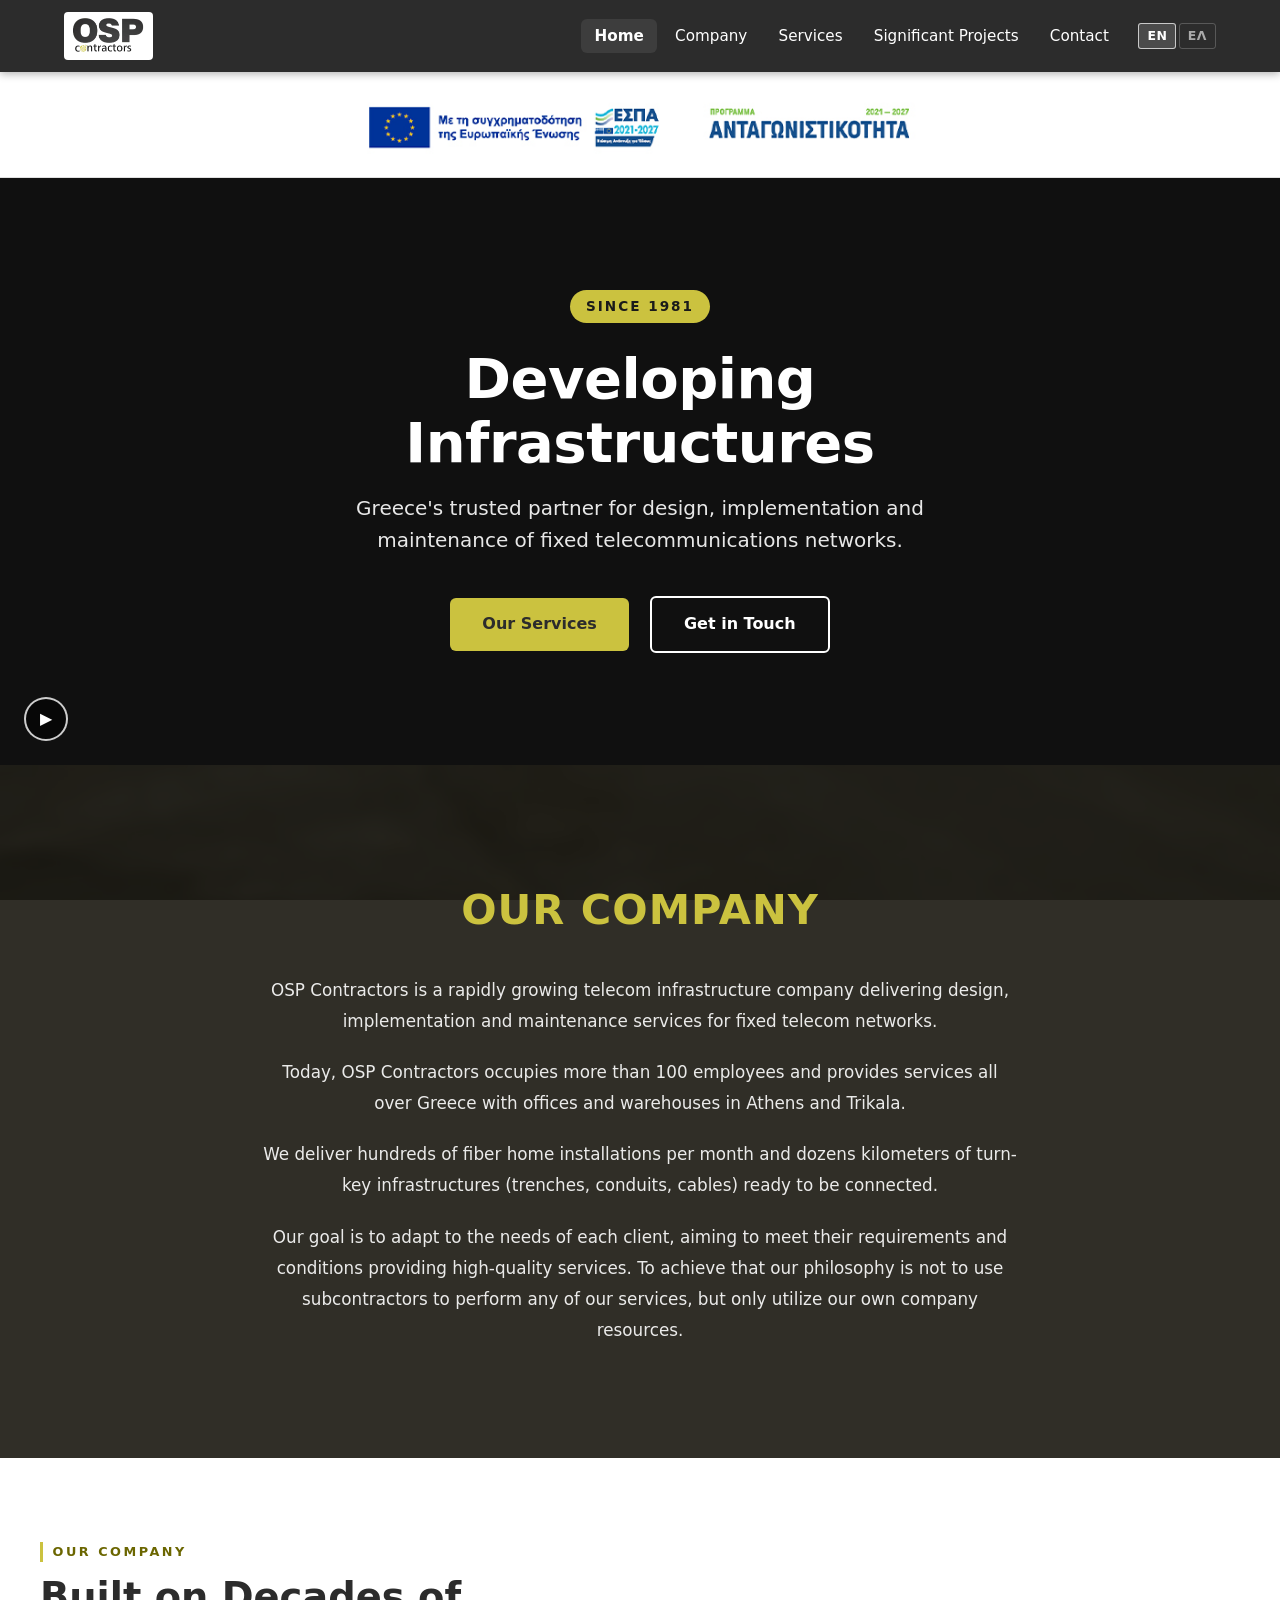
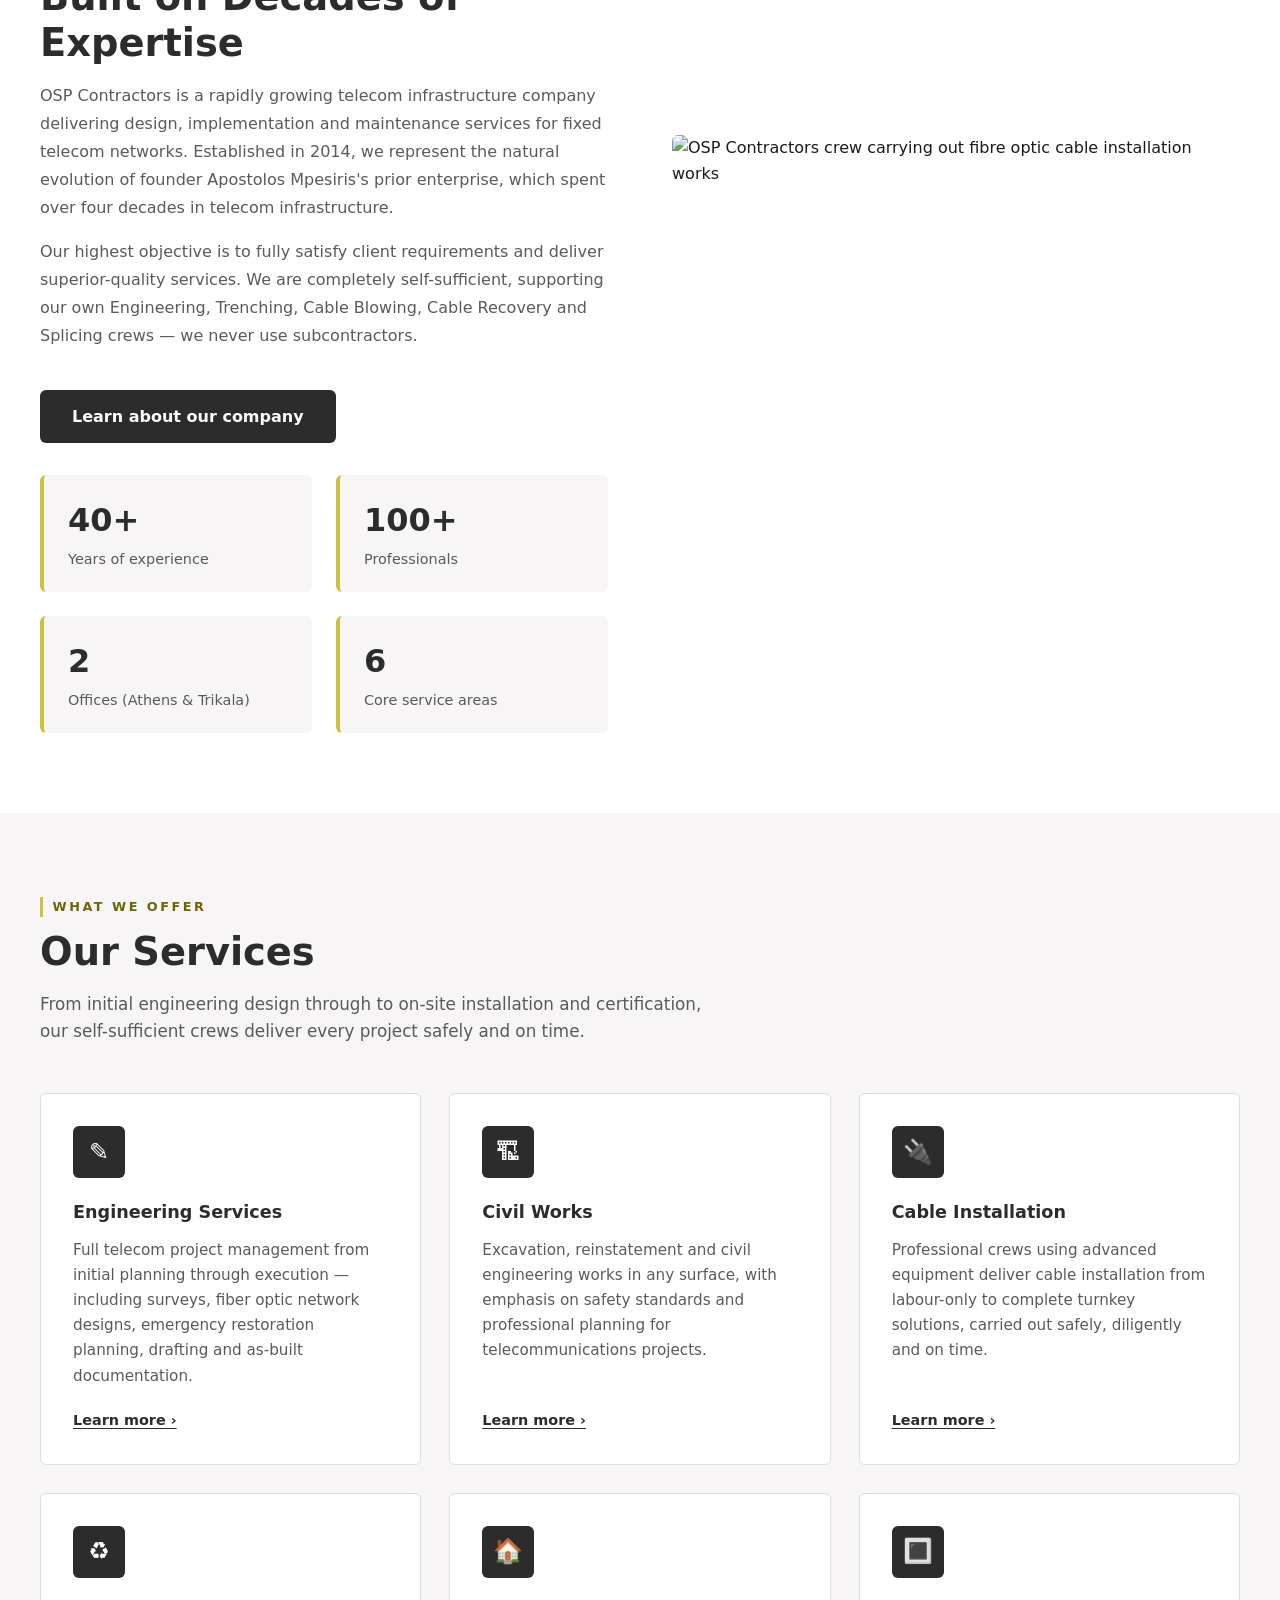
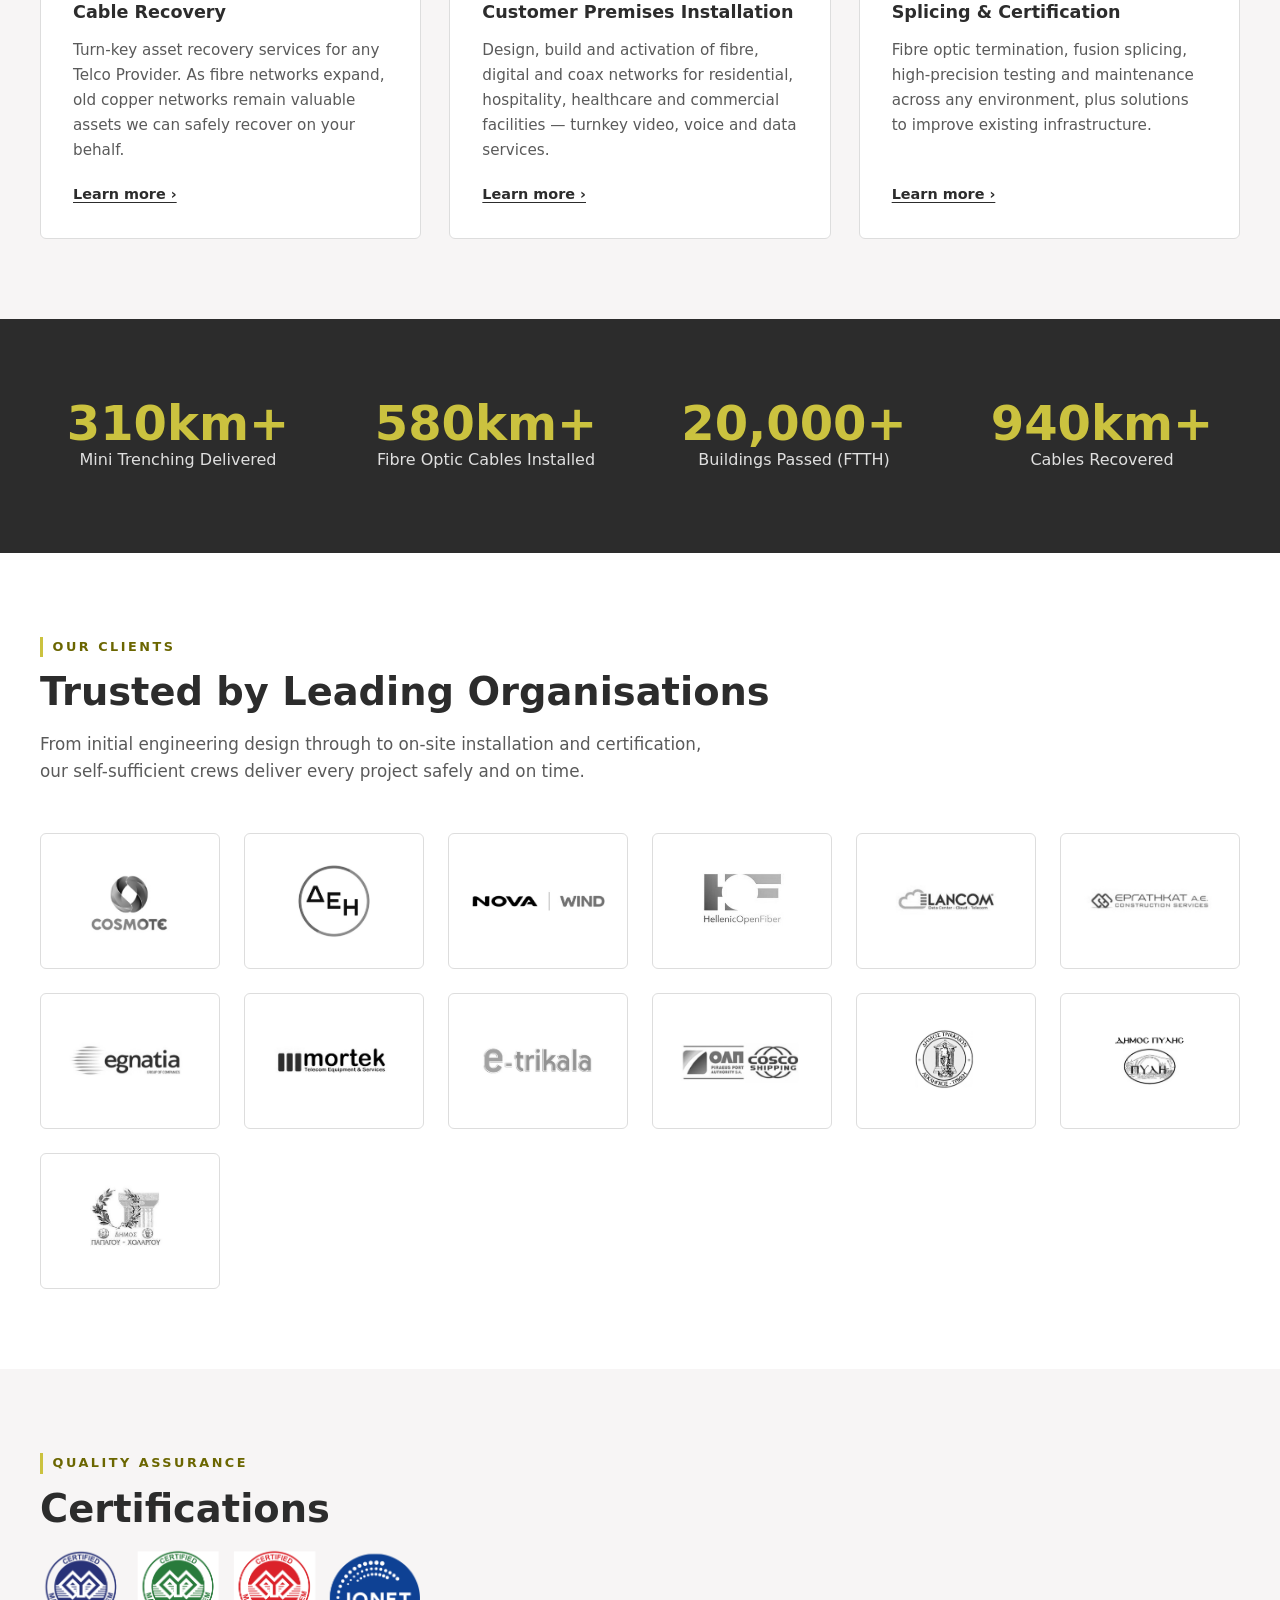
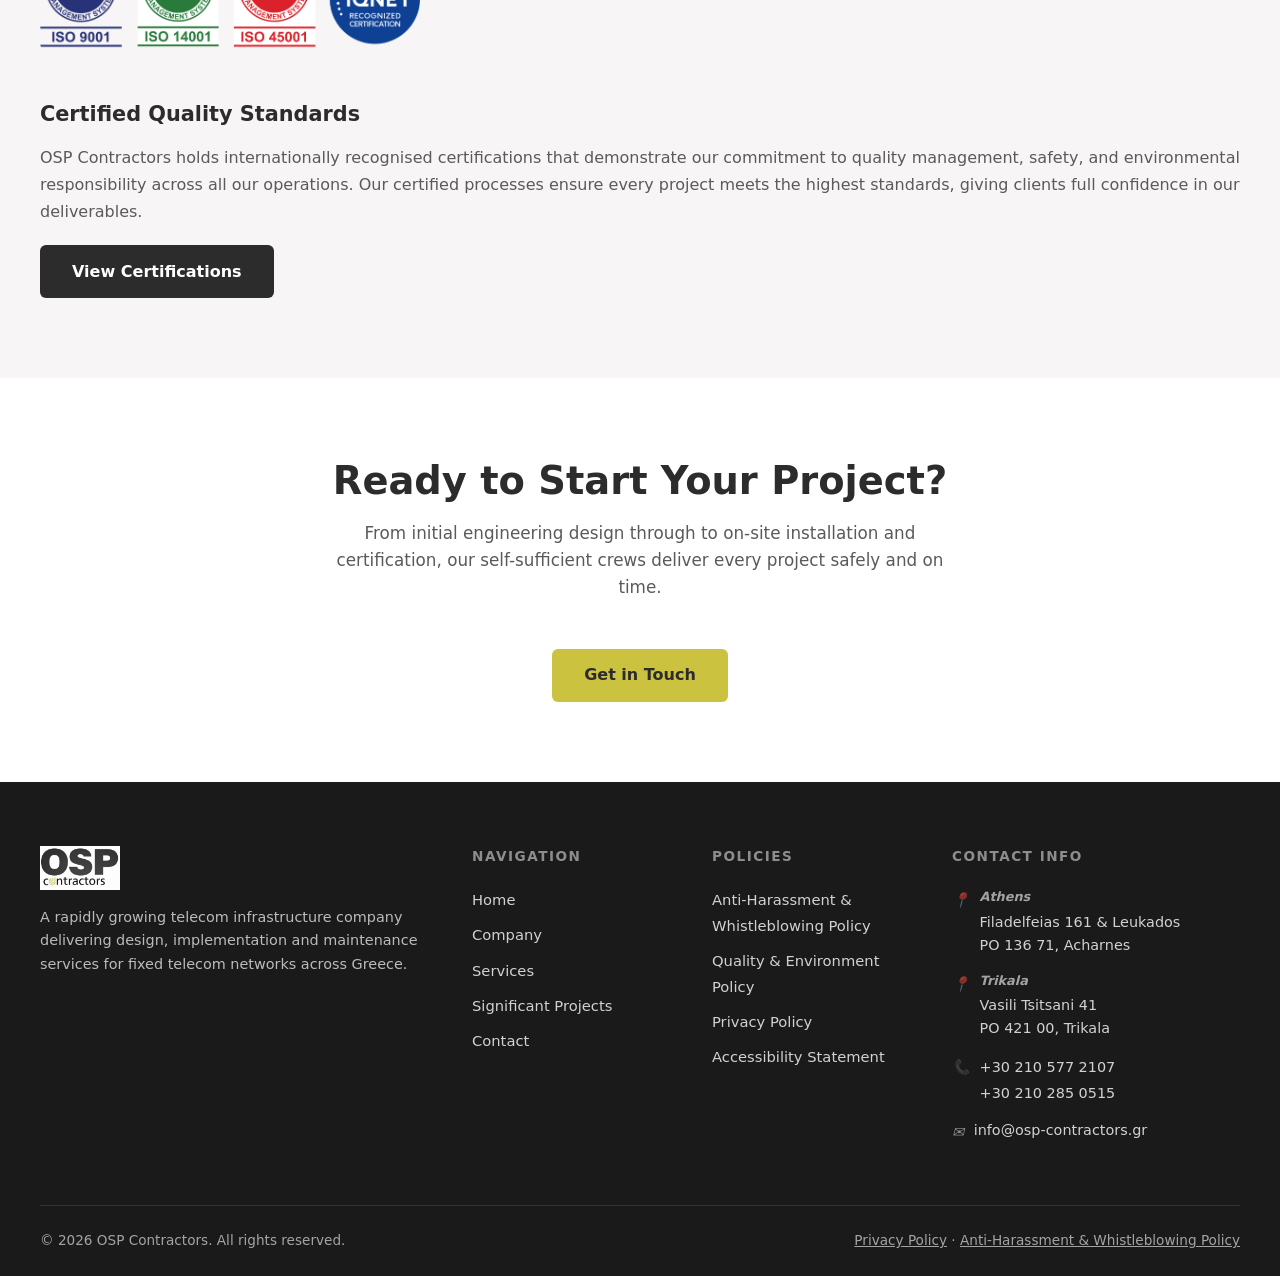
==== commit de18f750: "Add bilingual Accessibility Statement page and footer link - accessibility-statement.html (EN/EL): W" ====
--- a/index.html
+++ b/index.html
@@ -376,6 +376,7 @@
           <li><a href="hr-policy.html" data-i18n="footer.hr-policy">Anti-Harassment &amp; Whistleblowing Policy</a></li>
           <li><a href="documents/quality-environment-policy.pdf" target="_blank" rel="noopener" data-i18n="footer.qe-policy">Quality &amp; Environment Policy</a></li>
           <li><a href="privacy-policy.html" data-i18n="footer.privacy">Privacy Policy</a></li>
+          <li><a href="accessibility-statement.html" data-i18n="footer.accessibility">Accessibility Statement</a></li>
         </ul>
       </nav>
       <div>
@@ -428,5 +429,10 @@
   <script src="js/translations.js"></script>
   <script src="js/translations-attrs.js"></script>
   <script src="js/i18n.js"></script>
+  <!-- Skynet "All in One Accessibility" widget (optional extra; same embed as the current live site).
+       It does not replace the WCAG fixes in this site. Third-party script: mention in the Privacy Policy. -->
+  <script id="aioa-adawidget"
+          src="https://www.skynettechnologies.com/accessibility/js/all-in-one-accessibility-js-widget-minify.js?colorcode=#420083&amp;token=&amp;position=bottom_right"
+          async></script>
 </body>
 </html>
--- a/css/style.css
+++ b/css/style.css
@@ -587,7 +587,7 @@
 }
 .espa-banner img {
   width: 100%;
-  max-width: 420px;
+  max-width: 560px;
   height: auto;
   margin: 0 auto;
   display: block;
@@ -982,5 +982,32 @@
 .doc-facts dt { font-weight: 700; color: var(--navy); }
 .doc-facts dd { margin: 0; }
 @media (max-width: 480px) { .doc-facts { grid-template-columns: 1fr; gap: 0.1rem; } .doc-facts dd { margin-bottom: 0.75rem; } }
-.espa-alt { text-align: center; margin-top: 0.5rem; font-size: 0.9rem; }
+/* Link to the accessible HTML version of the poster: hidden visually, available to
+   screen readers, and revealed when it receives keyboard focus (WCAG 2.4.7 / 1.1.1) */
+.espa-alt {
+  position: absolute; width: 1px; height: 1px; margin: -1px; padding: 0;
+  overflow: hidden; clip: rect(0, 0, 0, 0); white-space: nowrap; border: 0;
+}
+.espa-alt:focus-within {
+  position: static; width: auto; height: auto; margin: 0.5rem 0 0; overflow: visible;
+  clip: auto; white-space: normal; text-align: center; font-size: 0.9rem;
+}
 .espa-alt a { color: var(--navy); text-decoration: underline; text-underline-offset: 3px; }
+
+/* === Skynet accessibility widget: always bottom-right ===
+   The widget picks its own position class (aioa_top_center, aioa_middle_right, ...)
+   depending on its server-side settings. Pin it here so it never covers the menu. */
+body .accessibility-trigger button {
+  top: auto !important;
+  left: auto !important;
+  bottom: 20px !important;
+  right: 20px !important;
+  transform: none !important;
+}
+body .accessibility-trigger button:hover,
+body .accessibility-trigger button:focus-visible {
+  transform: scale(1.1) !important;
+}
+
+/* Keep the video pause control clear of the widget (it sits bottom-right) */
+.hero-video-toggle { right: auto; left: 1.5rem; }
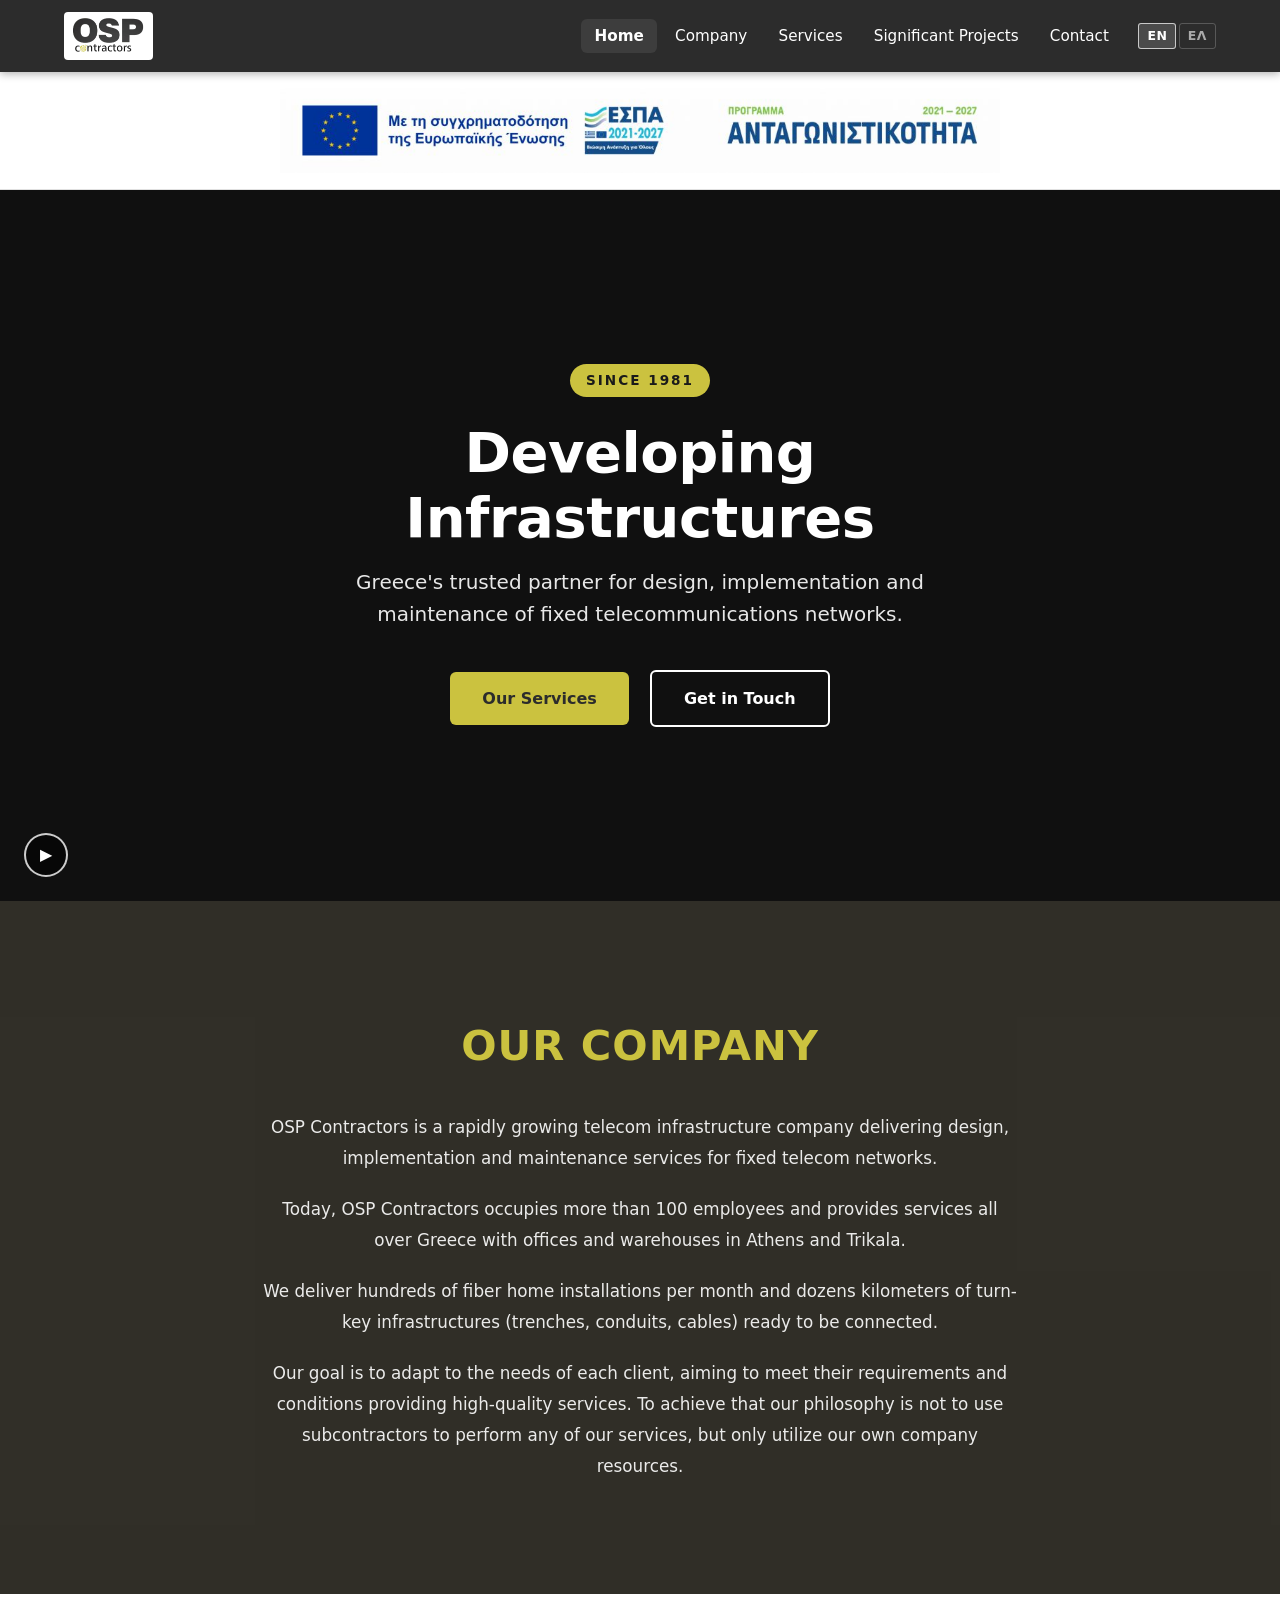
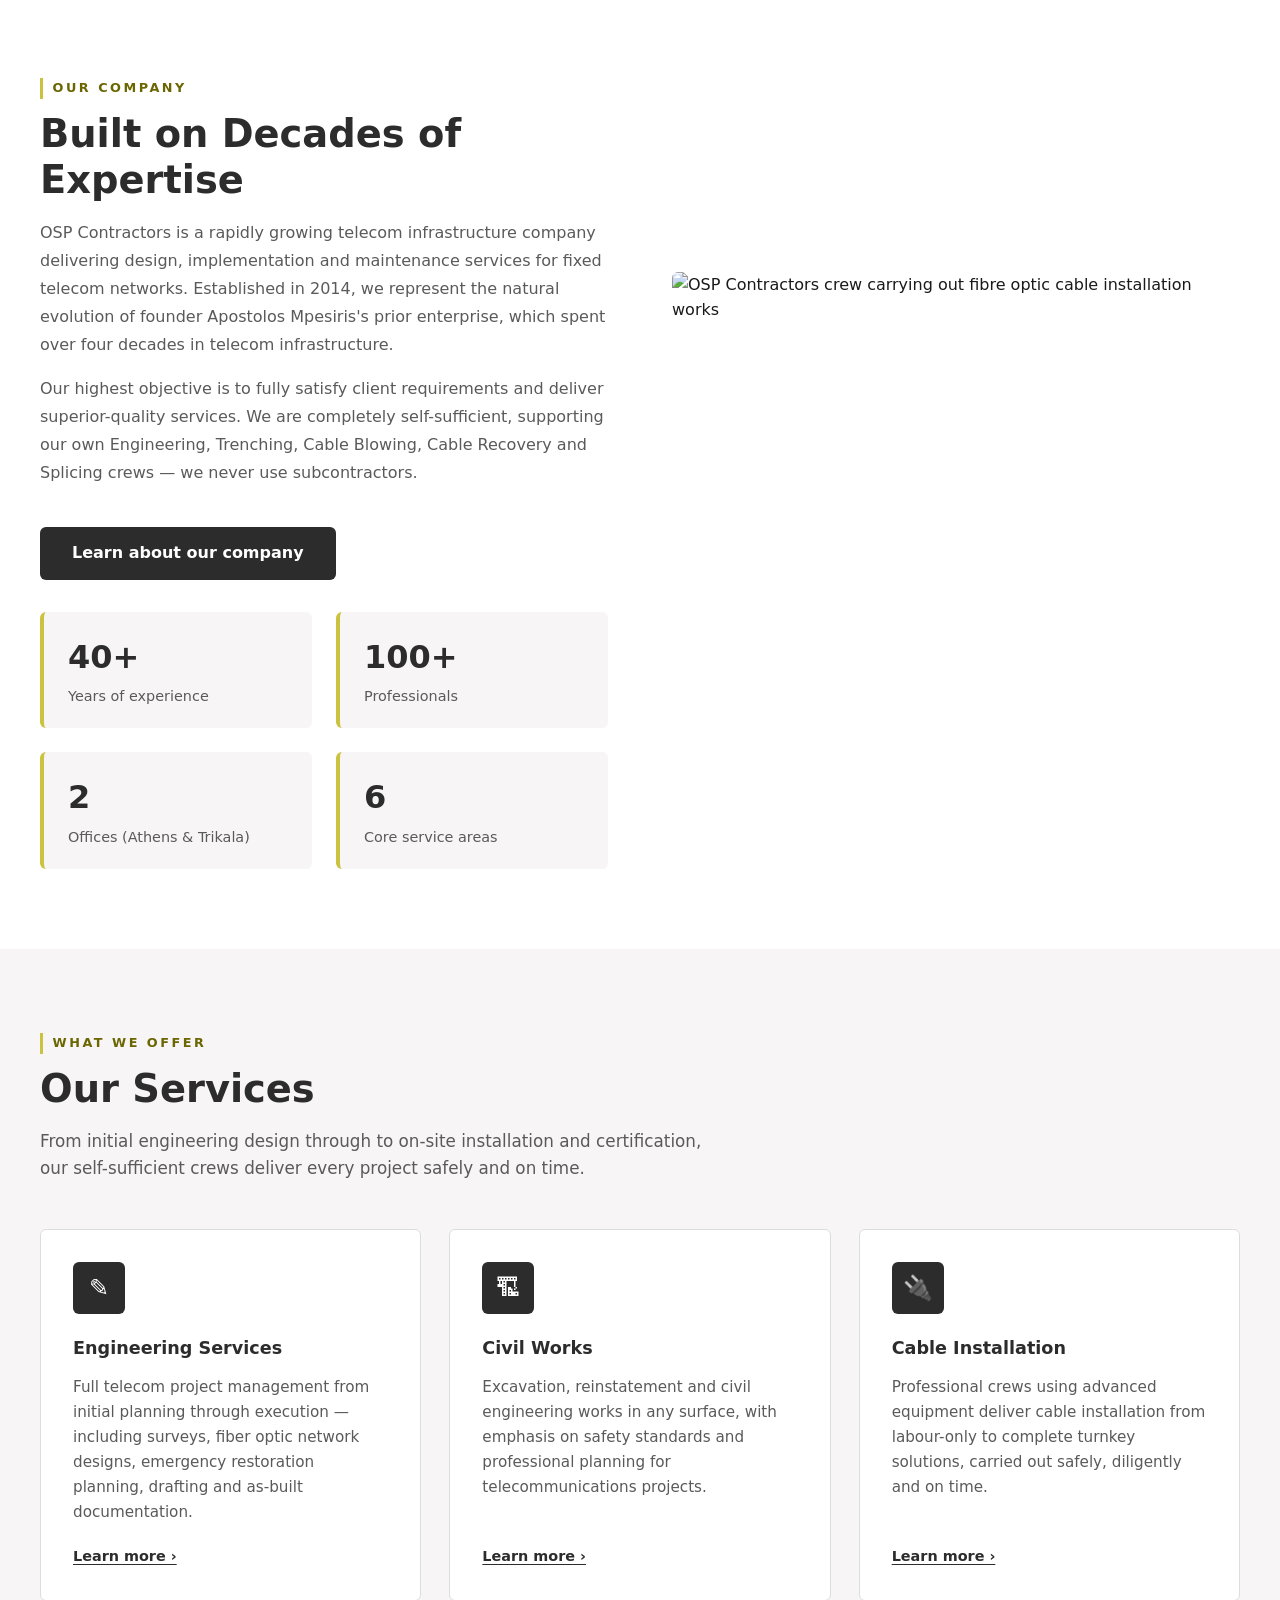
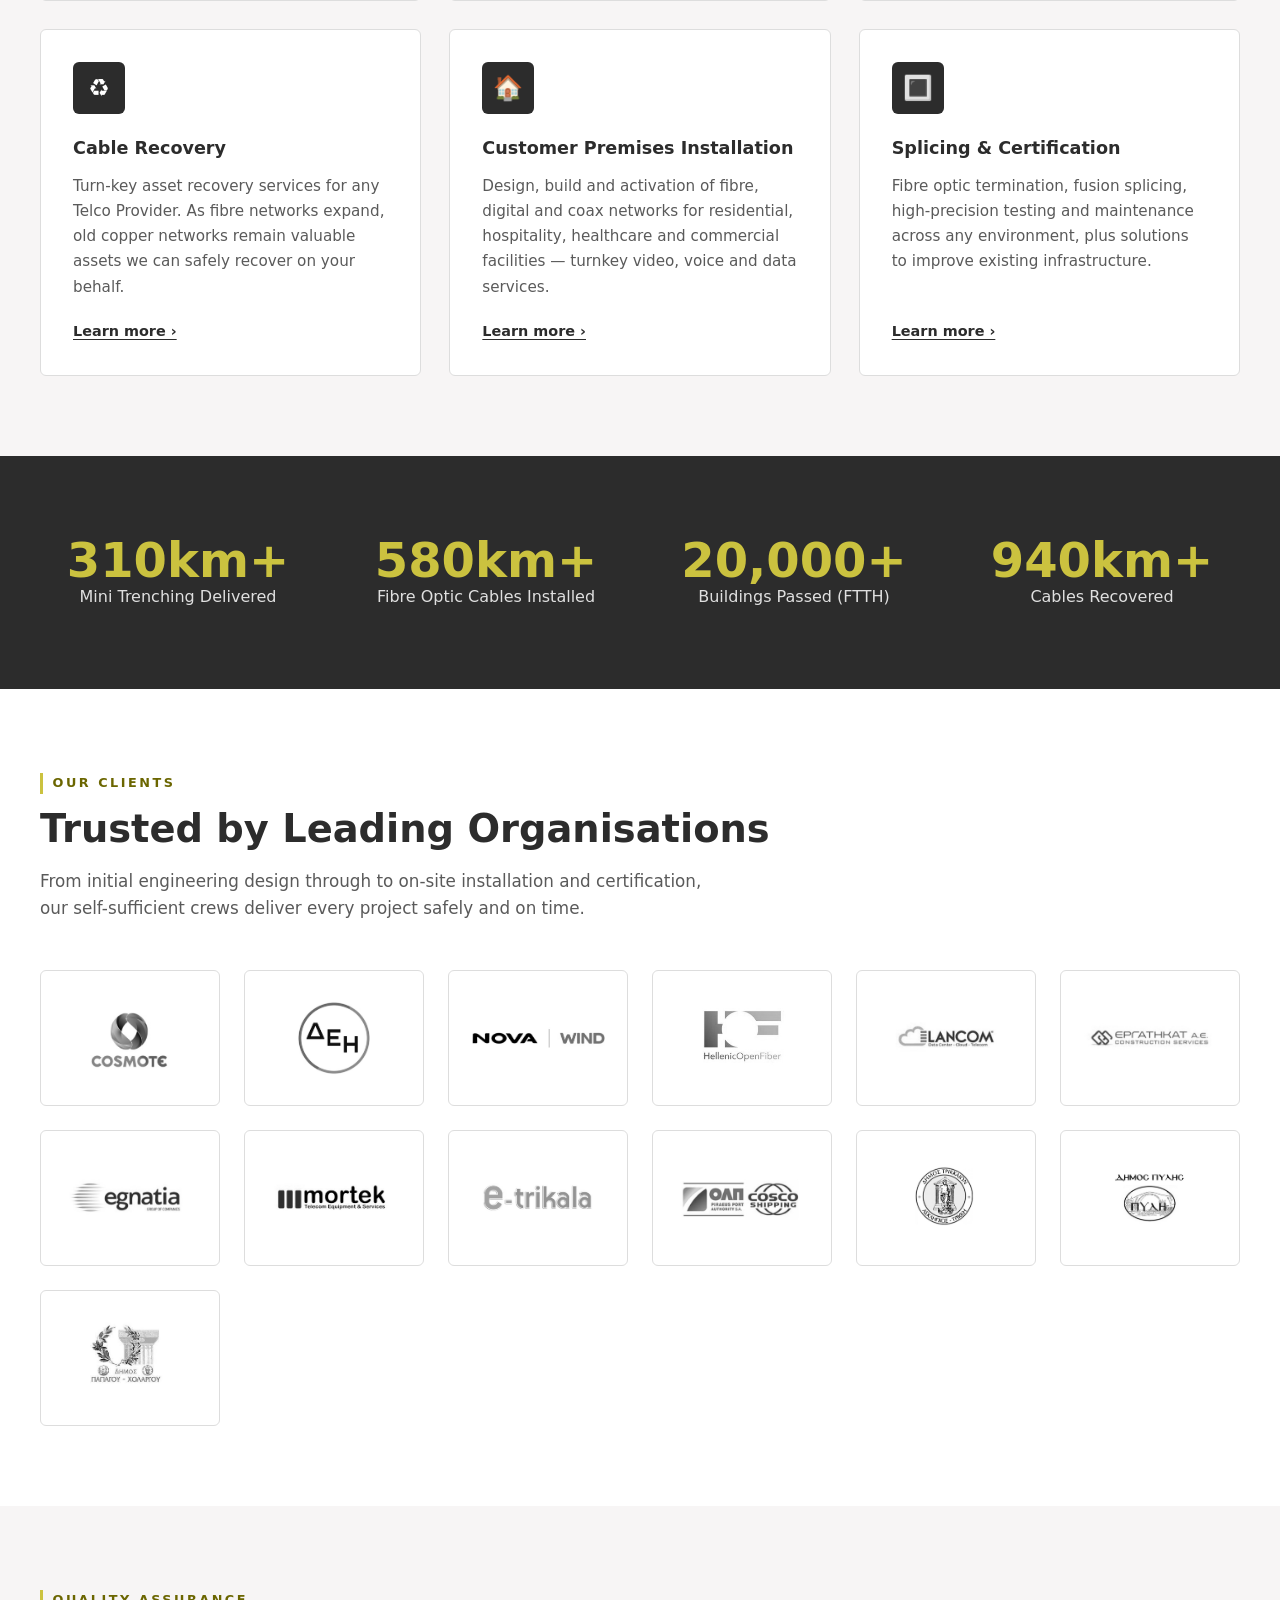
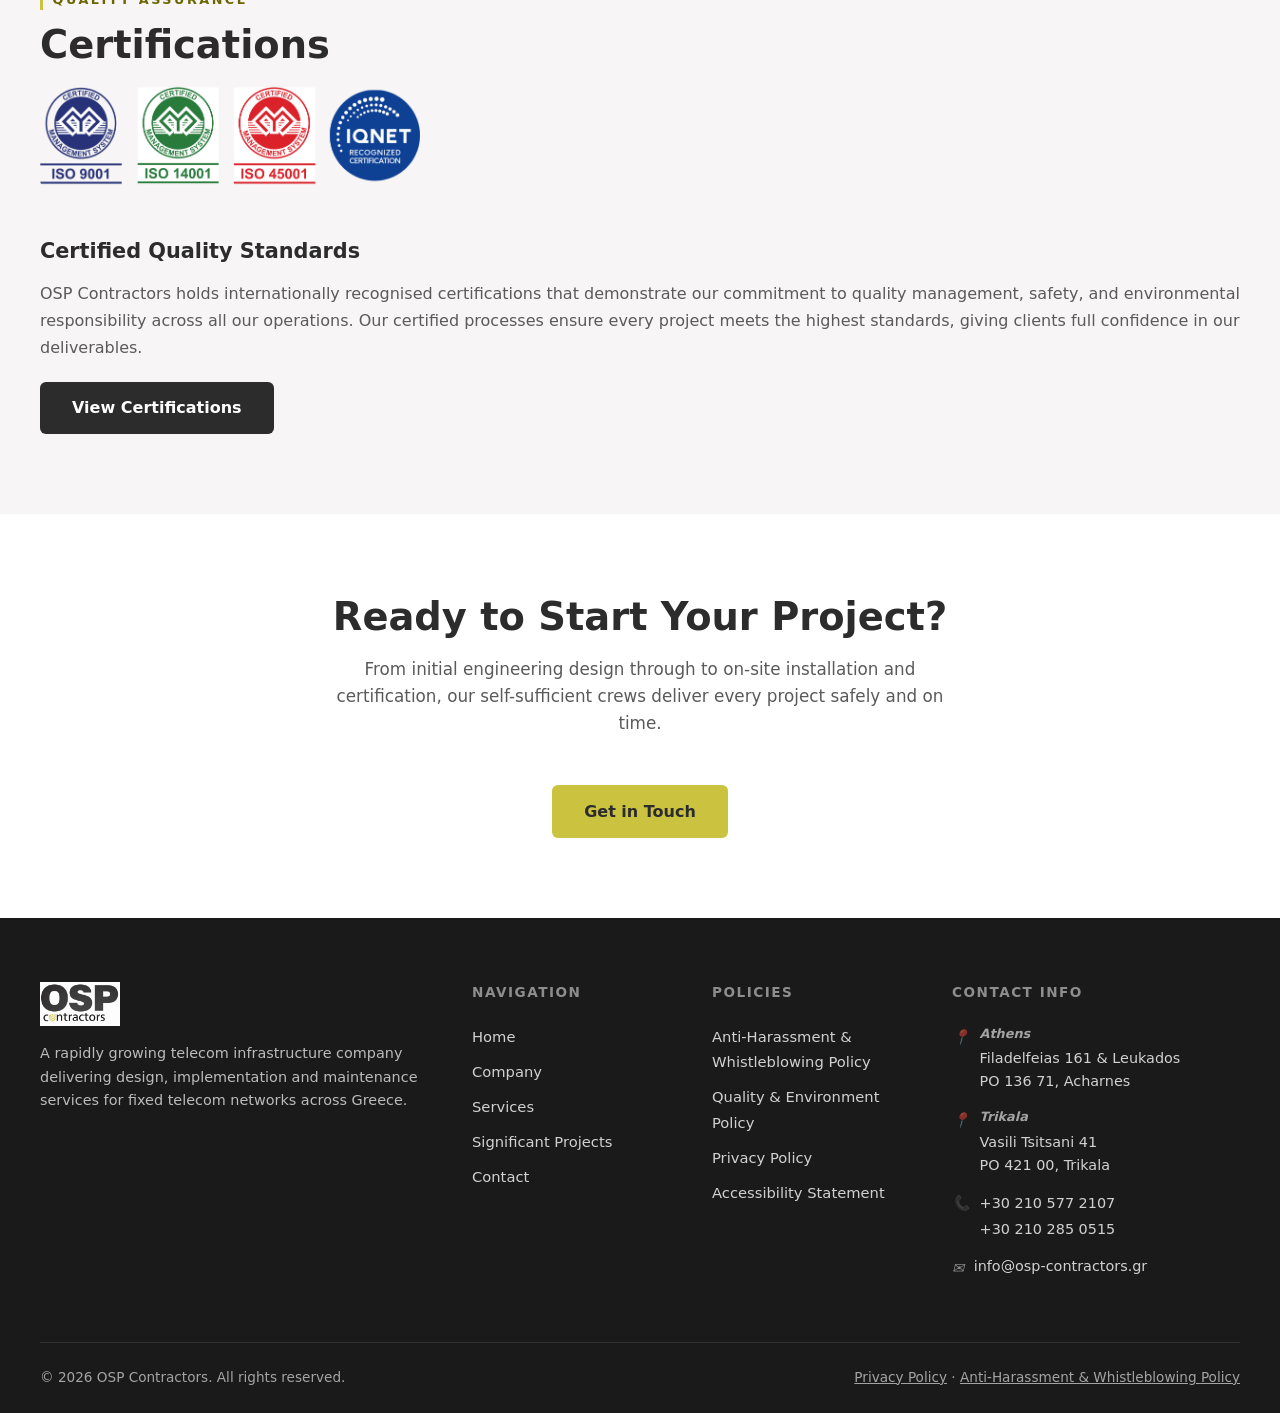
==== commit 18b4ddf9: "Use the higher-resolution ESPA banner (1024x121) Same content (EU / ESPA 2021-2027 / Competitiveness" ====
--- a/index.html
+++ b/index.html
@@ -40,7 +40,7 @@
   <div class="espa-banner" lang="el" role="complementary" aria-label="Ευρωπαϊκή χρηματοδότηση — European Union co-funding">
     <div class="container">
       <a href="documents/poster_corrected_1_1.pdf" target="_blank" rel="noopener" aria-label="Ανοίξτε την αφίσα ΕΣΠΑ (PDF, νέα καρτέλα)">
-        <img src="images/eu/espalogo.jpg"
+        <img src="images/eu/espa-banner-1024.jpg" width="1024" height="121"
              alt="Με τη συγχρηματοδότηση της Ευρωπαϊκής Ένωσης — ΕΣΠΑ 2021-2027 — Πρόγραμμα Ανταγωνιστικότητα">
       </a>
       <p class="espa-alt"><a href="espa-poster.html">Προσβάσιμη έκδοση της αφίσας (HTML)</a></p>
--- a/css/style.css
+++ b/css/style.css
@@ -147,7 +147,12 @@
   background: var(--navy-dark);
   color: var(--white);
   padding: 7rem 1.5rem;
+  /* Fill the rest of the first screen below the menu (72px) and the ESPA banner,
+     so more of the background video is visible. Banner height = 2rem padding +
+     image height (image is at most 720px wide, ratio 121/1024). */
   min-height: 480px;
+  min-height: max(480px, calc(100vh - 72px - 2rem - min(720px, 100vw - 3rem) * 0.1182));
+  min-height: max(480px, calc(100svh - 72px - 2rem - min(720px, 100vw - 3rem) * 0.1182));
   text-align: center;
   position: relative;
   isolation: isolate;
@@ -587,7 +592,7 @@
 }
 .espa-banner img {
   width: 100%;
-  max-width: 560px;
+  max-width: 720px;   /* the banner image is 1024px wide, so it stays sharp up to that width */
   height: auto;
   margin: 0 auto;
   display: block;
@@ -1011,3 +1016,9 @@
 
 /* Keep the video pause control clear of the widget (it sits bottom-right) */
 .hero-video-toggle { right: auto; left: 1.5rem; }
+
+/* On small screens the hero's last button spans the full width: leave room under it
+   so the video pause button (bottom-left) never covers it. */
+@media (max-width: 680px) {
+  .hero { padding-bottom: 5.5rem; }
+}
